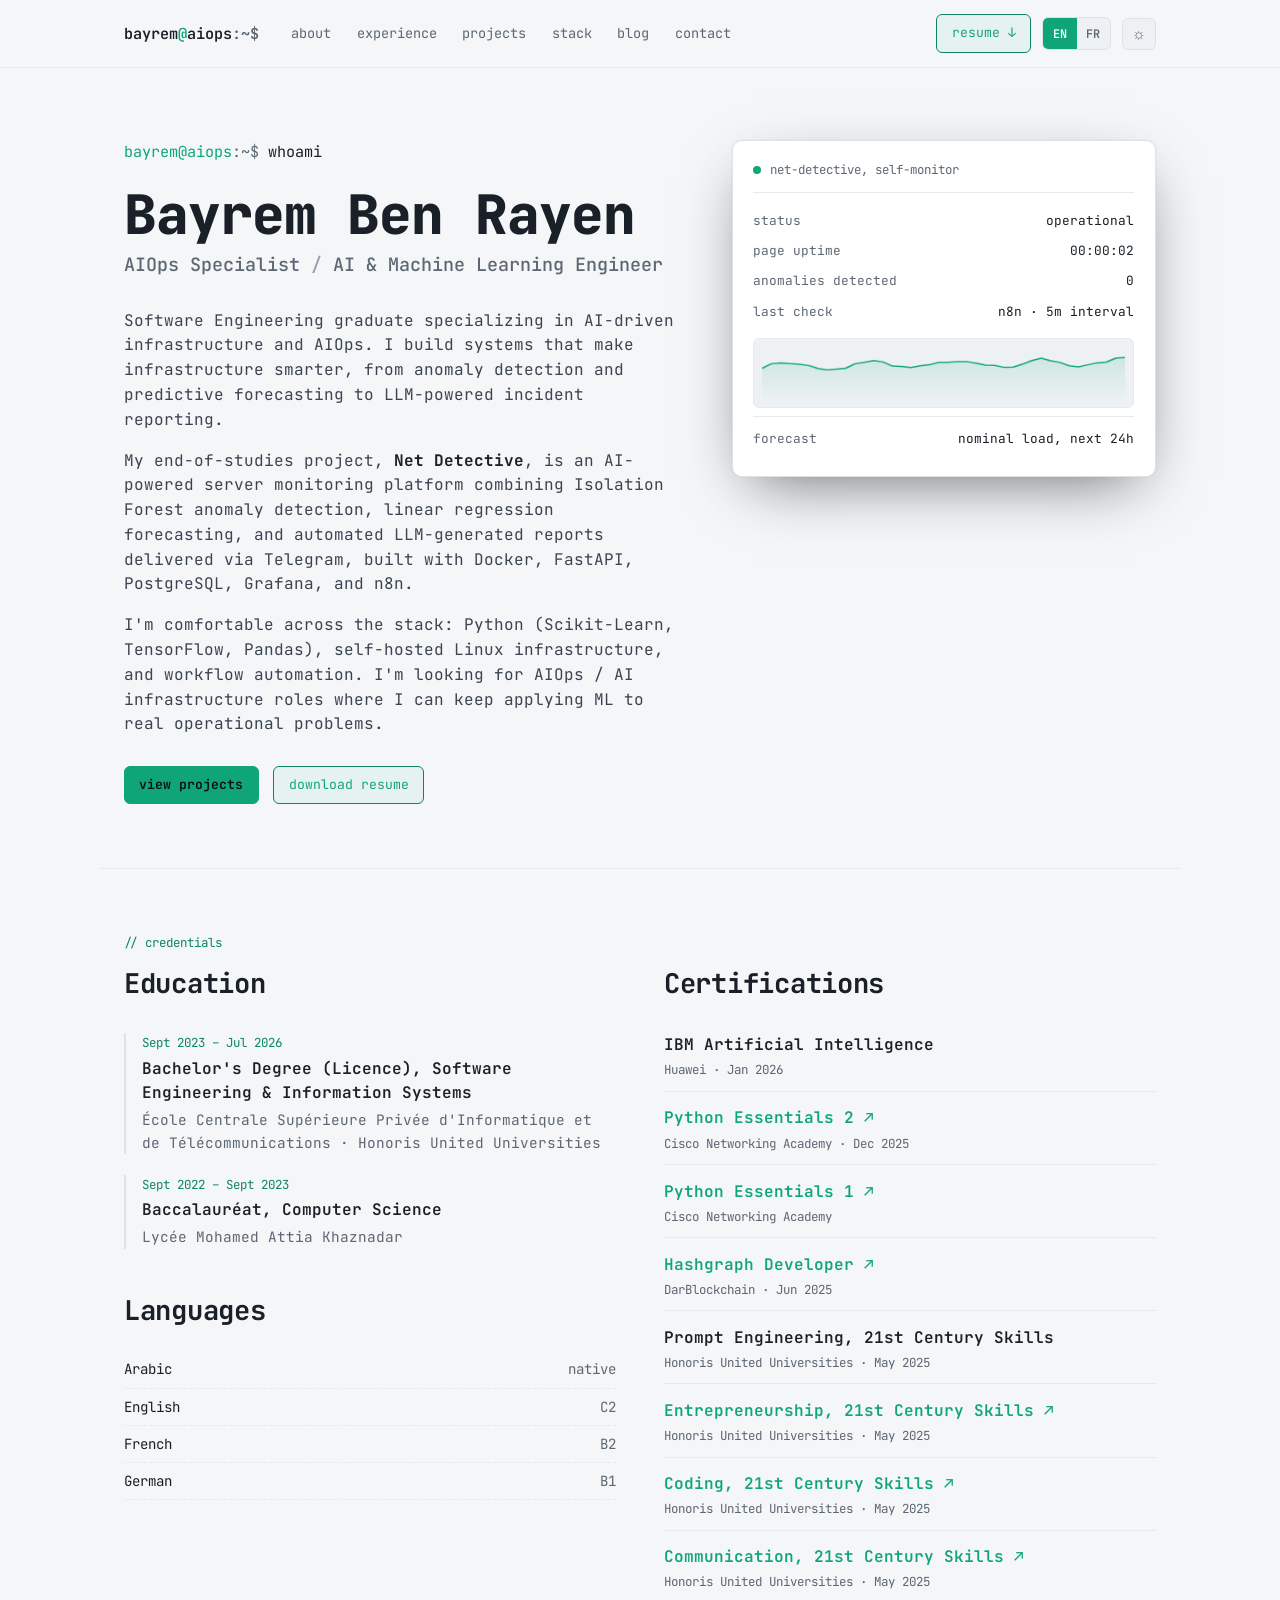
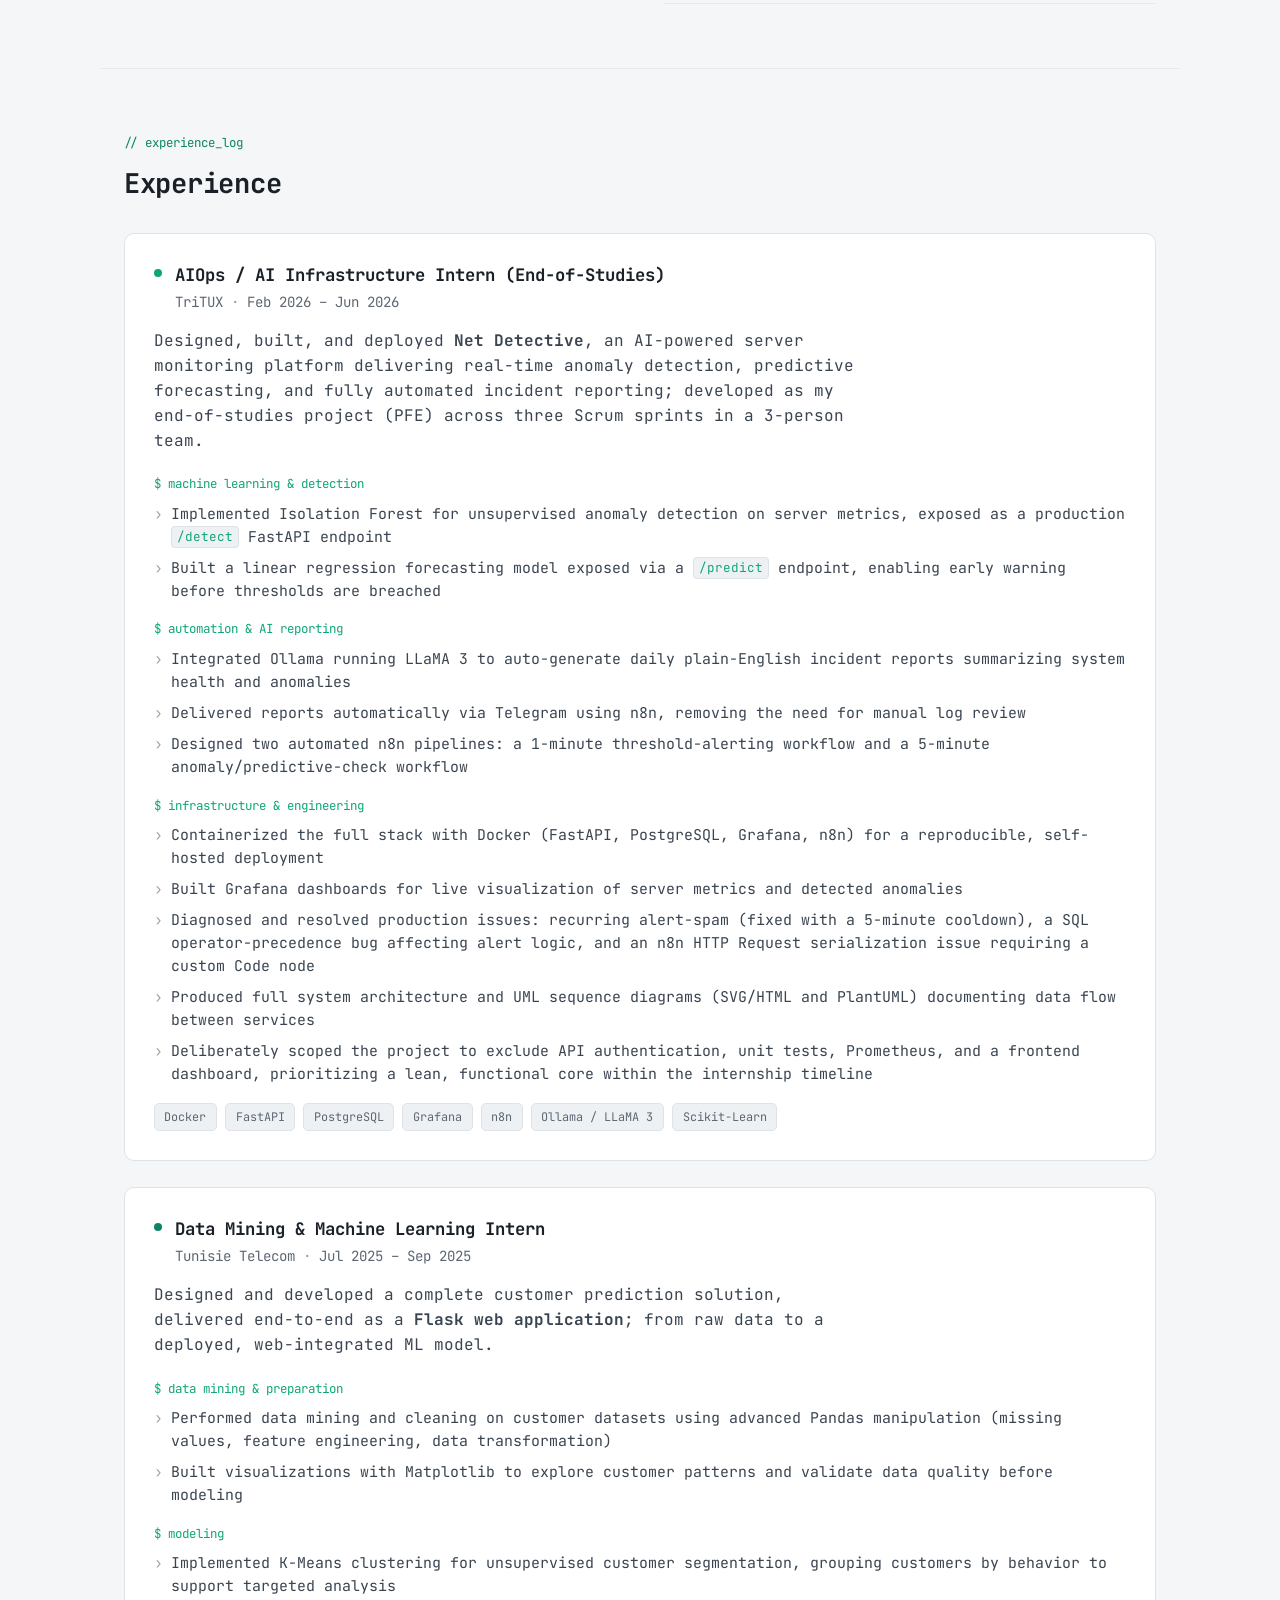
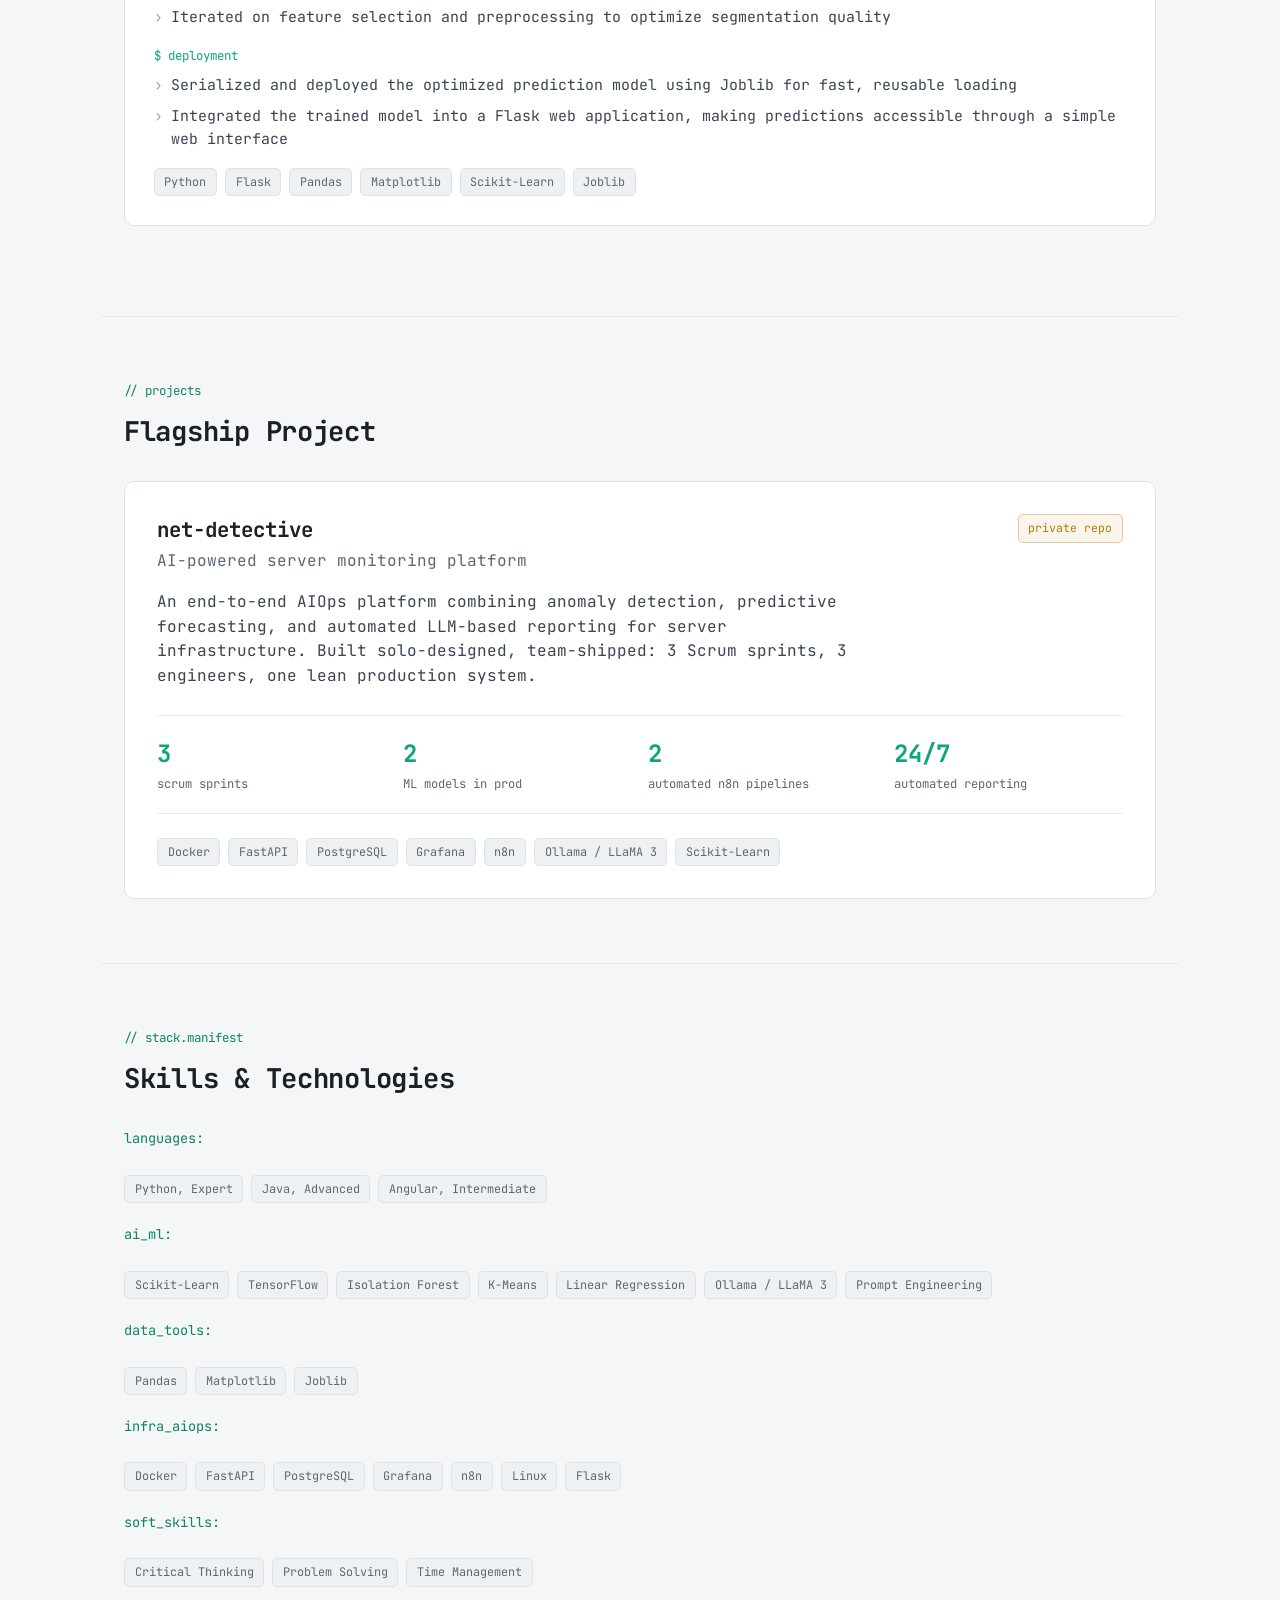
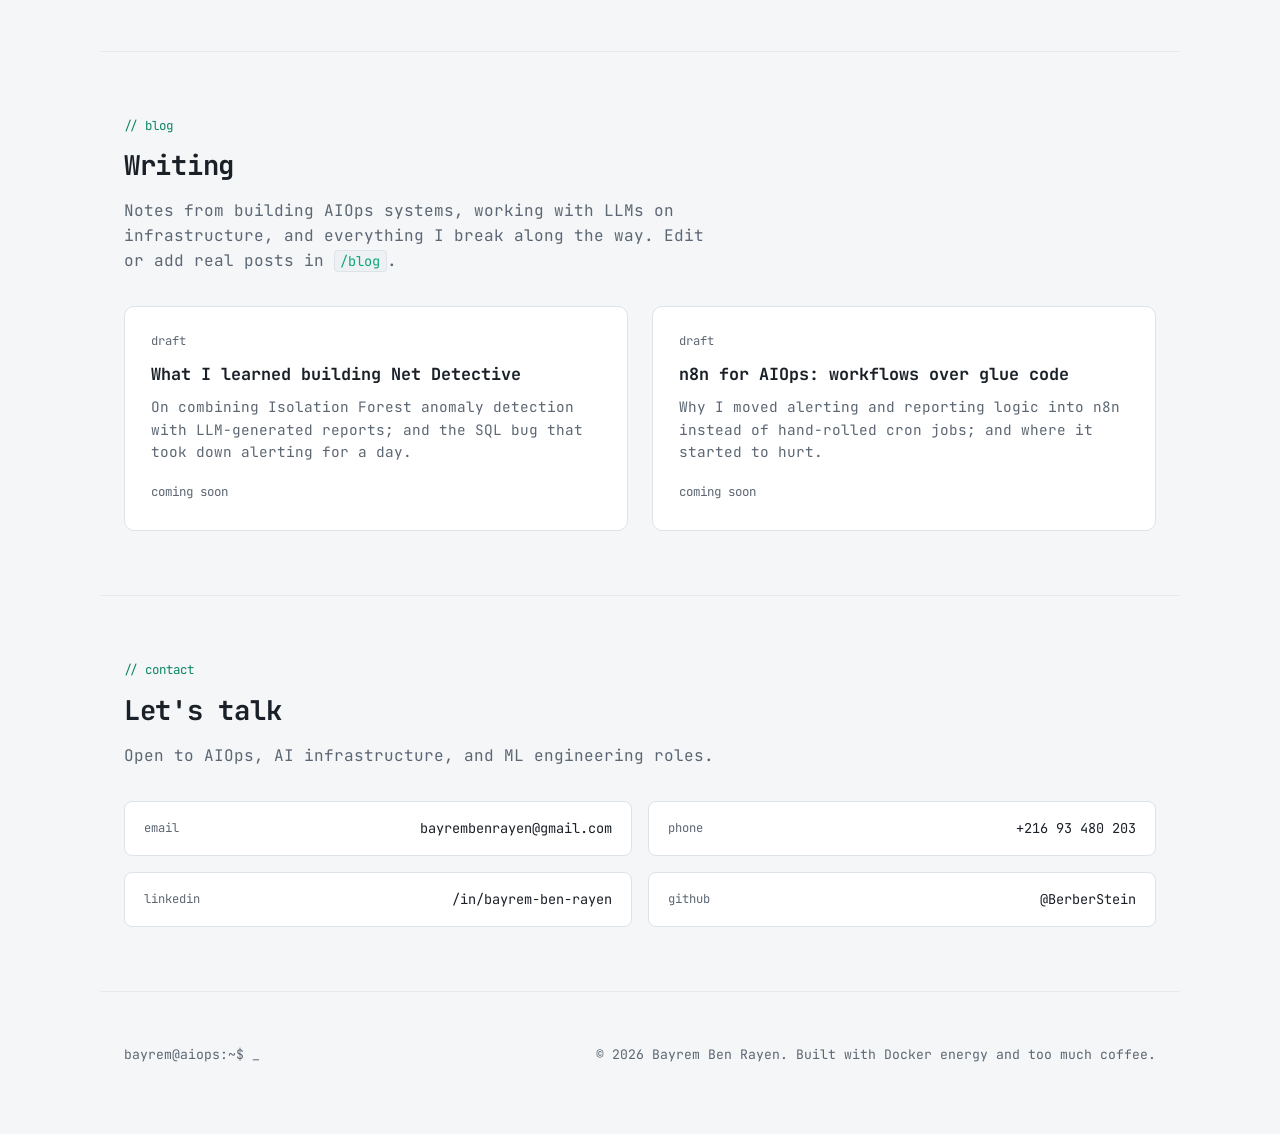
==== index.html @ d5f34056 "Initial site" ====
<!DOCTYPE html>
<html lang="en" data-theme="dark">
<head>
<meta charset="UTF-8">
<meta name="viewport" content="width=device-width, initial-scale=1.0">
<title data-i18n="meta.title">Bayrem Ben Rayen, AIOps Specialist</title>
<meta name="description" data-i18n="meta.description" content="Bayrem Ben Rayen, AIOps Specialist &amp; AI/ML Engineer. Building AI-powered monitoring, anomaly detection, and infrastructure automation.">
<link rel="preconnect" href="https://fonts.googleapis.com">
<link rel="preconnect" href="https://fonts.gstatic.com" crossorigin>
<link href="https://fonts.googleapis.com/css2?family=JetBrains+Mono:wght@400;500;600;700;800&display=swap" rel="stylesheet">
<link rel="stylesheet" href="style.css">
<script>
  /* Set theme before paint to avoid flash-of-wrong-theme */
  (function () {
    var t = localStorage.getItem('theme');
    if (!t) t = window.matchMedia('(prefers-color-scheme: light)').matches ? 'light' : 'dark';
    document.documentElement.setAttribute('data-theme', t);
  })();
</script>
</head>
<body>

<div class="scanline" aria-hidden="true"></div>

<!-- ============ NAV ============ -->
<header class="topbar">
  <div class="topbar-inner">
    <a href="#top" class="logo">bayrem<span class="accent">@</span>aiops<span class="muted">:~$</span></a>
    <nav class="tabs" id="tabs">
      <a href="#about" data-i18n="nav.about">about</a>
      <a href="#experience" data-i18n="nav.experience">experience</a>
      <a href="#projects" data-i18n="nav.projects">projects</a>
      <a href="#skills" data-i18n="nav.skills">stack</a>
      <a href="#blog" data-i18n="nav.blog">blog</a>
      <a href="#contact" data-i18n="nav.contact">contact</a>
    </nav>

    <div class="nav-controls">
      <a class="btn btn-ghost resume-link js-resume-link" href="assets/Bayrem_Ben_Rayen_Resume.pdf" download="Bayrem_Ben_Rayen_Resume.pdf"><span data-i18n="nav.resume">resume</span> ↓</a>

      <div class="switcher lang-switcher" role="group" aria-label="Language">
        <button type="button" class="switcher-btn" data-lang="en" aria-pressed="true">EN</button>
        <button type="button" class="switcher-btn" data-lang="fr" aria-pressed="false">FR</button>
      </div>

      <button type="button" class="switcher theme-switcher" id="themeToggle" aria-label="Toggle light/dark theme">
        <span class="theme-icon theme-icon-dark" aria-hidden="true">&#9789;</span>
        <span class="theme-icon theme-icon-light" aria-hidden="true">&#9788;</span>
      </button>
    </div>

    <button class="menu-toggle" id="menuToggle" aria-label="Toggle menu" aria-expanded="false">
      <span></span><span></span><span></span>
    </button>
  </div>
</header>

<main id="top">

  <!-- ============ HERO ============ -->
  <section class="hero">
    <div class="hero-grid">
      <div class="hero-text">
        <p class="prompt-line"><span class="prompt">bayrem@aiops</span><span class="muted">:~$</span> <span class="typed" id="typedCmd"></span><span class="cursor" id="typeCursor">▌</span></p>
        <h1 class="hero-name" id="heroName" hidden>Bayrem Ben Rayen</h1>
        <p class="hero-role" id="heroRole" hidden data-i18n="hero.role">AIOps Specialist <span class="dim">/</span> AI &amp; Machine Learning Engineer</p>

        <div class="hero-about" id="heroAbout" hidden>
          <p data-i18n="hero.about1">Software Engineering graduate specializing in AI-driven infrastructure and AIOps. I build systems that make infrastructure smarter, from anomaly detection and predictive forecasting to LLM-powered incident reporting.</p>
          <p data-i18n="hero.about2">My end-of-studies project, <strong>Net Detective</strong>, is an AI-powered server monitoring platform combining Isolation Forest anomaly detection, linear regression forecasting, and automated LLM-generated reports delivered via Telegram, built with Docker, FastAPI, PostgreSQL, Grafana, and n8n.</p>
          <p data-i18n="hero.about3">I'm comfortable across the stack: Python (Scikit-Learn, TensorFlow, Pandas), self-hosted Linux infrastructure, and workflow automation. I'm looking for AIOps / AI infrastructure roles where I can keep applying ML to real operational problems.</p>
        </div>

        <div class="hero-cta" id="heroCta" hidden>
          <a href="#projects" class="btn btn-primary" data-i18n="hero.ctaProjects">view projects</a>
          <a href="assets/Bayrem_Ben_Rayen_Resume.pdf" download="Bayrem_Ben_Rayen_Resume.pdf" class="btn btn-ghost js-resume-link" data-i18n="hero.ctaResume">download resume</a>
        </div>
      </div>

      <!-- Signature element: live self-monitoring widget -->
      <aside class="status-card" aria-label="Live status panel">
        <div class="status-card-head">
          <span class="dot dot-live"></span>
          <span class="status-title" data-i18n="status.title">net-detective, self-monitor</span>
        </div>
        <div class="status-row">
          <span class="k" data-i18n="status.status">status</span><span class="v v-ok" data-i18n="status.operational">operational</span>
        </div>
        <div class="status-row">
          <span class="k" data-i18n="status.uptime">page uptime</span><span class="v mono" id="uptime">00:00:00</span>
        </div>
        <div class="status-row">
          <span class="k" data-i18n="status.anomalies">anomalies detected</span><span class="v mono">0</span>
        </div>
        <div class="status-row">
          <span class="k" data-i18n="status.lastCheck">last check</span><span class="v mono">n8n · 5m interval</span>
        </div>
        <div class="sparkline-wrap">
          <canvas id="sparkline" width="280" height="64" aria-hidden="true"></canvas>
        </div>
        <div class="status-row status-row-sub">
          <span class="k" data-i18n="status.forecast">forecast</span><span class="v mono v-muted" data-i18n="status.forecastValue">nominal load, next 24h</span>
        </div>
      </aside>
    </div>
  </section>

  <!-- ============ ABOUT / EDUCATION / CERTS ============ -->
  <section class="section" id="about">
    <p class="section-label" data-i18n="credentials.label">// credentials</p>
    <div class="credentials-grid">
      <div>
        <h2 class="section-title" data-i18n="credentials.education">Education</h2>
        <ul class="log-list">
          <li class="log-item">
            <p class="log-time">Sept 2023 – Jul 2026</p>
            <p class="log-title" data-i18n="credentials.degree1">Bachelor's Degree (Licence), Software Engineering &amp; Information Systems</p>
            <p class="log-org">École Centrale Supérieure Privée d'Informatique et de Télécommunications · Honoris United Universities</p>
          </li>
          <li class="log-item">
            <p class="log-time">Sept 2022 – Sept 2023</p>
            <p class="log-title" data-i18n="credentials.degree2">Baccalauréat, Computer Science</p>
            <p class="log-org">Lycée Mohamed Attia Khaznadar</p>
          </li>
        </ul>

        <h2 class="section-title" style="margin-top:2.5rem" data-i18n="credentials.languages">Languages</h2>
        <div class="lang-grid">
          <div class="lang-item"><span data-i18n="lang.arabic">Arabic</span><span class="muted" data-i18n="lang.native">native</span></div>
          <div class="lang-item"><span data-i18n="lang.english">English</span><span class="muted">C2</span></div>
          <div class="lang-item"><span data-i18n="lang.french">French</span><span class="muted">B2</span></div>
          <div class="lang-item"><span data-i18n="lang.german">German</span><span class="muted">B1</span></div>
        </div>
      </div>

      <div>
        <h2 class="section-title" data-i18n="credentials.certifications">Certifications</h2>
        <ul class="cert-list">
          <li><span class="cert-name">IBM Artificial Intelligence</span><span class="cert-meta">Huawei · Jan 2026</span></li>
          <li><span class="cert-name"><a href="https://www.credly.com/badges/057ed970-123d-4dab-bc8f-a07d6956bdf1/linked_in_profile" target="_blank" rel="noopener">Python Essentials 2 ↗</a></span><span class="cert-meta">Cisco Networking Academy · Dec 2025</span></li>
          <li><span class="cert-name"><a href="https://www.credly.com/badges/977ac0bd-4175-491e-a838-a5a102649966/linked_in_profile" target="_blank" rel="noopener">Python Essentials 1 ↗</a></span><span class="cert-meta">Cisco Networking Academy</span></li>
          <li><span class="cert-name"><a href="https://certs.hashgraphdev.com/01b52979-6a62-4985-bcdd-cd4ba0e182e5.pdf" target="_blank" rel="noopener">Hashgraph Developer ↗</a></span><span class="cert-meta">DarBlockchain · Jun 2025</span></li>
          <li><span class="cert-name">Prompt Engineering, 21st Century Skills</span><span class="cert-meta">Honoris United Universities · May 2025</span></li>
          <li><span class="cert-name"><a href="https://certificate.bcdiploma.com/check/5B439CD9E2BDD6687E4ACC3F249353265AF00162A43A68F69F8790824325276DRUJjdm1tbWtLb0tnSVJaOUZRanVSR2g4M0QwbHc4bUlYZnRDMXlwajBJdHRxZFJn" target="_blank" rel="noopener">Entrepreneurship, 21st Century Skills ↗</a></span><span class="cert-meta">Honoris United Universities · May 2025</span></li>
          <li><span class="cert-name"><a href="https://certificate.bcdiploma.com/check/F046010E24EC4E0623BB02B05426C9A2F44B61C1AB4B148A36810F5EF00DCD72S1EyNGFXZW5BWGdTc1VpeUhMWldTd1pKMkl2OC94a2s0ZmpjQk04amM2dmhZWXVO" target="_blank" rel="noopener">Coding, 21st Century Skills ↗</a></span><span class="cert-meta">Honoris United Universities · May 2025</span></li>
          <li><span class="cert-name"><a href="https://certificate.bcdiploma.com/check/F725AB26A1311F7C8F5179470775BBAE978161C5951278259E3E6DB64FC4564BQ0tPTjdTdi9pbnpOaTdFTWxhbHpRNjdKT2phV1RYSVlhQjdGSW5HYzg3UlQvZHZ5" target="_blank" rel="noopener">Communication, 21st Century Skills ↗</a></span><span class="cert-meta">Honoris United Universities · May 2025</span></li>
        </ul>
      </div>
    </div>
  </section>

  <!-- ============ EXPERIENCE ============ -->
  <section class="section" id="experience">
    <p class="section-label" data-i18n="experience.label">// experience_log</p>
    <h2 class="section-title" data-i18n="experience.title">Experience</h2>

    <div class="log-entry">
      <div class="log-entry-head">
        <span class="dot dot-live"></span>
        <div>
          <p class="log-entry-title" data-i18n="exp1.title">AIOps / AI Infrastructure Intern (End-of-Studies)</p>
          <p class="log-entry-org">TriTUX <span class="dim">·</span> <span class="mono muted">Feb 2026 – Jun 2026</span></p>
        </div>
      </div>
      <p class="log-entry-summary" data-i18n="exp1.summary">Designed, built, and deployed <strong>Net Detective</strong>, an AI-powered server monitoring platform delivering real-time anomaly detection, predictive forecasting, and fully automated incident reporting; developed as my end-of-studies project (PFE) across three Scrum sprints in a 3-person team.</p>

      <div class="log-block">
        <p class="log-block-label" data-i18n="exp1.block1Label">$ machine learning &amp; detection</p>
        <ul class="terminal-list" data-i18n="exp1.block1Items">
          <li>Implemented Isolation Forest for unsupervised anomaly detection on server metrics, exposed as a production <code>/detect</code> FastAPI endpoint</li>
          <li>Built a linear regression forecasting model exposed via a <code>/predict</code> endpoint, enabling early warning before thresholds are breached</li>
        </ul>
      </div>
      <div class="log-block">
        <p class="log-block-label" data-i18n="exp1.block2Label">$ automation &amp; AI reporting</p>
        <ul class="terminal-list" data-i18n="exp1.block2Items">
          <li>Integrated Ollama running LLaMA 3 to auto-generate daily plain-English incident reports summarizing system health and anomalies</li>
          <li>Delivered reports automatically via Telegram using n8n, removing the need for manual log review</li>
          <li>Designed two automated n8n pipelines: a 1-minute threshold-alerting workflow and a 5-minute anomaly/predictive-check workflow</li>
        </ul>
      </div>
      <div class="log-block">
        <p class="log-block-label" data-i18n="exp1.block3Label">$ infrastructure &amp; engineering</p>
        <ul class="terminal-list" data-i18n="exp1.block3Items">
          <li>Containerized the full stack with Docker (FastAPI, PostgreSQL, Grafana, n8n) for a reproducible, self-hosted deployment</li>
          <li>Built Grafana dashboards for live visualization of server metrics and detected anomalies</li>
          <li>Diagnosed and resolved production issues: recurring alert-spam (fixed with a 5-minute cooldown), a SQL operator-precedence bug affecting alert logic, and an n8n HTTP Request serialization issue requiring a custom Code node</li>
          <li>Produced full system architecture and UML sequence diagrams (SVG/HTML and PlantUML) documenting data flow between services</li>
          <li>Deliberately scoped the project to exclude API authentication, unit tests, Prometheus, and a frontend dashboard, prioritizing a lean, functional core within the internship timeline</li>
        </ul>
      </div>
      <div class="tag-row">
        <span class="tag">Docker</span><span class="tag">FastAPI</span><span class="tag">PostgreSQL</span><span class="tag">Grafana</span><span class="tag">n8n</span><span class="tag">Ollama / LLaMA 3</span><span class="tag">Scikit-Learn</span>
      </div>
    </div>

    <div class="log-entry">
      <div class="log-entry-head">
        <span class="dot dot-ok"></span>
        <div>
          <p class="log-entry-title" data-i18n="exp2.title">Data Mining &amp; Machine Learning Intern</p>
          <p class="log-entry-org">Tunisie Telecom <span class="dim">·</span> <span class="mono muted">Jul 2025 – Sep 2025</span></p>
        </div>
      </div>
      <p class="log-entry-summary" data-i18n="exp2.summary">Designed and developed a complete customer prediction solution, delivered end-to-end as a <strong>Flask web application</strong>; from raw data to a deployed, web-integrated ML model.</p>

      <div class="log-block">
        <p class="log-block-label" data-i18n="exp2.block1Label">$ data mining &amp; preparation</p>
        <ul class="terminal-list" data-i18n="exp2.block1Items">
          <li>Performed data mining and cleaning on customer datasets using advanced Pandas manipulation (missing values, feature engineering, data transformation)</li>
          <li>Built visualizations with Matplotlib to explore customer patterns and validate data quality before modeling</li>
        </ul>
      </div>
      <div class="log-block">
        <p class="log-block-label" data-i18n="exp2.block2Label">$ modeling</p>
        <ul class="terminal-list" data-i18n="exp2.block2Items">
          <li>Implemented K-Means clustering for unsupervised customer segmentation, grouping customers by behavior to support targeted analysis</li>
          <li>Iterated on feature selection and preprocessing to optimize segmentation quality</li>
        </ul>
      </div>
      <div class="log-block">
        <p class="log-block-label" data-i18n="exp2.block3Label">$ deployment</p>
        <ul class="terminal-list" data-i18n="exp2.block3Items">
          <li>Serialized and deployed the optimized prediction model using Joblib for fast, reusable loading</li>
          <li>Integrated the trained model into a Flask web application, making predictions accessible through a simple web interface</li>
        </ul>
      </div>
      <div class="tag-row">
        <span class="tag">Python</span><span class="tag">Flask</span><span class="tag">Pandas</span><span class="tag">Matplotlib</span><span class="tag">Scikit-Learn</span><span class="tag">Joblib</span>
      </div>
    </div>
  </section>

  <!-- ============ PROJECTS ============ -->
  <section class="section" id="projects">
    <p class="section-label" data-i18n="projects.label">// projects</p>
    <h2 class="section-title" data-i18n="projects.title">Flagship Project</h2>

    <div class="project-card">
      <div class="project-card-head">
        <div>
          <p class="project-name">net-detective</p>
          <p class="project-tagline" data-i18n="projects.tagline">AI-powered server monitoring platform</p>
        </div>
        <span class="badge badge-private" data-i18n="projects.private">private repo</span>
      </div>
      <p class="project-desc" data-i18n="projects.desc">An end-to-end AIOps platform combining anomaly detection, predictive forecasting, and automated LLM-based reporting for server infrastructure. Built solo-designed, team-shipped: 3 Scrum sprints, 3 engineers, one lean production system.</p>

      <div class="project-stats">
        <div class="stat"><span class="stat-num">3</span><span class="stat-label" data-i18n="projects.stat1">scrum sprints</span></div>
        <div class="stat"><span class="stat-num">2</span><span class="stat-label" data-i18n="projects.stat2">ML models in prod</span></div>
        <div class="stat"><span class="stat-num">2</span><span class="stat-label" data-i18n="projects.stat3">automated n8n pipelines</span></div>
        <div class="stat"><span class="stat-num">24/7</span><span class="stat-label" data-i18n="projects.stat4">automated reporting</span></div>
      </div>

      <div class="tag-row">
        <span class="tag">Docker</span><span class="tag">FastAPI</span><span class="tag">PostgreSQL</span><span class="tag">Grafana</span><span class="tag">n8n</span><span class="tag">Ollama / LLaMA 3</span><span class="tag">Scikit-Learn</span>
      </div>
    </div>
  </section>

  <!-- ============ SKILLS ============ -->
  <section class="section" id="skills">
    <p class="section-label" data-i18n="skills.label">// stack.manifest</p>
    <h2 class="section-title" data-i18n="skills.title">Skills &amp; Technologies</h2>

    <div class="stack-grid">
      <div class="stack-group">
        <p class="stack-key">languages:</p>
        <div class="tag-row"><span class="tag" data-i18n="skills.pyExpert">Python, Expert</span><span class="tag" data-i18n="skills.javaAdv">Java, Advanced</span><span class="tag" data-i18n="skills.angularInt">Angular, Intermediate</span></div>
      </div>
      <div class="stack-group">
        <p class="stack-key">ai_ml:</p>
        <div class="tag-row"><span class="tag">Scikit-Learn</span><span class="tag">TensorFlow</span><span class="tag">Isolation Forest</span><span class="tag">K-Means</span><span class="tag">Linear Regression</span><span class="tag">Ollama / LLaMA 3</span><span class="tag">Prompt Engineering</span></div>
      </div>
      <div class="stack-group">
        <p class="stack-key">data_tools:</p>
        <div class="tag-row"><span class="tag">Pandas</span><span class="tag">Matplotlib</span><span class="tag">Joblib</span></div>
      </div>
      <div class="stack-group">
        <p class="stack-key">infra_aiops:</p>
        <div class="tag-row"><span class="tag">Docker</span><span class="tag">FastAPI</span><span class="tag">PostgreSQL</span><span class="tag">Grafana</span><span class="tag">n8n</span><span class="tag">Linux</span><span class="tag">Flask</span></div>
      </div>
      <div class="stack-group">
        <p class="stack-key">soft_skills:</p>
        <div class="tag-row"><span class="tag" data-i18n="skills.critical">Critical Thinking</span><span class="tag" data-i18n="skills.problem">Problem Solving</span><span class="tag" data-i18n="skills.time">Time Management</span></div>
      </div>
    </div>
  </section>

  <!-- ============ BLOG ============ -->
  <section class="section" id="blog">
    <p class="section-label" data-i18n="blog.label">// blog</p>
    <h2 class="section-title" data-i18n="blog.title">Writing</h2>
    <p class="section-intro" data-i18n="blog.intro">Notes from building AIOps systems, working with LLMs on infrastructure, and everything I break along the way. <span class="muted">Edit or add real posts in <code>/blog</code>.</span></p>

    <div class="blog-grid">
      <article class="blog-card">
        <p class="blog-meta"><span class="mono muted" data-i18n="blog.draft">draft</span></p>
        <h3 class="blog-title" data-i18n="blog.post1Title">What I learned building Net Detective</h3>
        <p class="blog-excerpt" data-i18n="blog.post1Excerpt">On combining Isolation Forest anomaly detection with LLM-generated reports; and the SQL bug that took down alerting for a day.</p>
        <span class="blog-link muted" data-i18n="blog.comingSoon">coming soon</span>
      </article>
      <article class="blog-card">
        <p class="blog-meta"><span class="mono muted" data-i18n="blog.draft">draft</span></p>
        <h3 class="blog-title" data-i18n="blog.post2Title">n8n for AIOps: workflows over glue code</h3>
        <p class="blog-excerpt" data-i18n="blog.post2Excerpt">Why I moved alerting and reporting logic into n8n instead of hand-rolled cron jobs; and where it started to hurt.</p>
        <span class="blog-link muted" data-i18n="blog.comingSoon">coming soon</span>
      </article>
    </div>
  </section>

  <!-- ============ CONTACT ============ -->
  <section class="section section-contact" id="contact">
    <p class="section-label" data-i18n="contact.label">// contact</p>
    <h2 class="section-title" data-i18n="contact.title">Let's talk</h2>
    <p class="section-intro" data-i18n="contact.intro">Open to AIOps, AI infrastructure, and ML engineering roles.</p>

    <div class="contact-grid">
      <a class="contact-item" href="mailto:bayrembenrayen@gmail.com">
        <span class="k" data-i18n="contact.email">email</span>
        <span class="v">bayrembenrayen@gmail.com</span>
      </a>
      <a class="contact-item" href="tel:+21693480203">
        <span class="k" data-i18n="contact.phone">phone</span>
        <span class="v">+216 93 480 203</span>
      </a>
      <a class="contact-item" href="https://www.linkedin.com/in/bayrem-ben-rayen-43b81b291/" target="_blank" rel="noopener">
        <span class="k" data-i18n="contact.linkedin">linkedin</span>
        <span class="v">/in/bayrem-ben-rayen</span>
      </a>
      <a class="contact-item" href="https://github.com/BerberStein" target="_blank" rel="noopener">
        <span class="k" data-i18n="contact.github">github</span>
        <span class="v">@BerberStein</span>
      </a>
    </div>
  </section>

</main>

<footer class="footer">
  <p class="mono muted">bayrem@aiops:~$ <span class="blink-cursor">_</span></p>
  <p class="muted" id="footerCredit" data-i18n="footer.credit">© {year} Bayrem Ben Rayen. Built with Docker energy and too much coffee.</p>
</footer>

<script src="translations.js"></script>
<script src="script.js"></script>
</body>
</html>
---- style.css ----
/* =========================================================
   Tokens
========================================================= */
:root {
  --bg: #0B0E11;
  --surface: #12161B;
  --surface-2: #171C22;
  --border: #232A31;
  --border-soft: #1B2027;
  --text: #E6EDF3;
  --muted: #7D8A96;
  --dim: #4C555E;
  --accent: #2EE6A6;
  --accent-dim: #1C8F68;
  --amber: #F0B429;
  --danger: #FF5D5D;
  --text-soft: #C4CDD5;
  --topbar-bg: rgba(11, 14, 17, 0.85);
  --scanline-opacity: 0.012;

  --font-mono: 'JetBrains Mono', ui-monospace, 'SFMono-Regular', Menlo, monospace;
  --font-body: 'JetBrains Mono', ui-monospace, 'SFMono-Regular', Menlo, monospace;

  --max-w: 1080px;
}

[data-theme="light"] {
  --bg: #F4F6F8;
  --surface: #FFFFFF;
  --surface-2: #EEF1F4;
  --border: #DDE3E9;
  --border-soft: #E6EAEF;
  --text: #1A2027;
  --muted: #5C6773;
  --dim: #97A1AB;
  --accent: #0FA579;
  --accent-dim: #0C8564;
  --amber: #B07A0A;
  --danger: #D93F3F;
  --text-soft: #3A4450;
  --topbar-bg: rgba(244, 246, 248, 0.85);
  --scanline-opacity: 0;
}

* { box-sizing: border-box; }
html { scroll-behavior: smooth; }

@media (prefers-reduced-motion: reduce) {
  html { scroll-behavior: auto; }
  * { animation-duration: 0.01ms !important; animation-iteration-count: 1 !important; transition-duration: 0.01ms !important; }
}

body {
  margin: 0;
  background: var(--bg);
  color: var(--text);
  font-family: var(--font-body);
  line-height: 1.55;
  -webkit-font-smoothing: antialiased;
  transition: background 0.2s ease, color 0.2s ease;
}

a { color: inherit; text-decoration: none; }
ul { list-style: none; margin: 0; padding: 0; }
code {
  font-family: var(--font-mono);
  background: var(--surface-2);
  border: 1px solid var(--border);
  padding: 0.1em 0.4em;
  border-radius: 4px;
  font-size: 0.85em;
  color: var(--accent);
}

.accent { color: var(--accent); }
.muted { color: var(--muted); }
.dim { color: var(--dim); }
.mono { font-family: var(--font-mono); }

/* subtle CRT scanline overlay -- signature texture, very low opacity */
.scanline {
  position: fixed;
  inset: 0;
  pointer-events: none;
  z-index: 999;
  background: repeating-linear-gradient(
    to bottom,
    rgba(255,255,255,var(--scanline-opacity)) 0px,
    rgba(255,255,255,var(--scanline-opacity)) 1px,
    transparent 1px,
    transparent 3px
  );
  mix-blend-mode: overlay;
}

/* =========================================================
   Topbar
========================================================= */
.topbar {
  position: sticky;
  top: 0;
  z-index: 100;
  background: var(--topbar-bg);
  backdrop-filter: blur(10px);
  border-bottom: 1px solid var(--border-soft);
  transition: background 0.2s ease, border-color 0.2s ease;
}
.topbar-inner {
  max-width: var(--max-w);
  margin: 0 auto;
  padding: 0.9rem 1.5rem;
  display: flex;
  align-items: center;
  gap: 2rem;
}
.logo {
  font-family: var(--font-mono);
  font-weight: 600;
  font-size: 0.95rem;
  white-space: nowrap;
}
.tabs {
  display: flex;
  gap: 1.6rem;
  flex: 1;
  font-family: var(--font-mono);
  font-size: 0.85rem;
}
.tabs a {
  color: var(--muted);
  transition: color 0.15s ease;
  position: relative;
}
.tabs a:hover, .tabs a:focus-visible { color: var(--accent); }

.nav-controls {
  display: flex;
  align-items: center;
  gap: 0.7rem;
}
.resume-link { white-space: nowrap; }

.switcher {
  display: flex;
  align-items: center;
  border: 1px solid var(--border);
  border-radius: 6px;
  background: var(--surface-2);
  overflow: hidden;
}
.switcher-btn {
  font-family: var(--font-mono);
  font-size: 0.74rem;
  font-weight: 600;
  color: var(--muted);
  background: none;
  border: none;
  padding: 0.45rem 0.6rem;
  cursor: pointer;
  transition: color 0.15s ease, background 0.15s ease;
}
.switcher-btn:hover { color: var(--text); }
.switcher-btn[aria-pressed="true"] {
  color: #0B0E11;
  background: var(--accent);
}
[data-theme="light"] .switcher-btn[aria-pressed="true"] { color: #FFFFFF; }

.theme-switcher {
  display: flex;
  align-items: center;
  justify-content: center;
  width: 34px;
  height: 32px;
  border: 1px solid var(--border);
  border-radius: 6px;
  background: var(--surface-2);
  cursor: pointer;
  color: var(--muted);
  transition: color 0.15s ease, border-color 0.15s ease;
}
.theme-switcher:hover { color: var(--accent); border-color: var(--accent-dim); }
.theme-icon { font-size: 0.95rem; line-height: 1; }
.theme-icon-light { display: none; }
[data-theme="light"] .theme-icon-dark { display: none; }
[data-theme="light"] .theme-icon-light { display: inline; }

.menu-toggle {
  display: none;
  flex-direction: column;
  gap: 4px;
  background: none;
  border: none;
  cursor: pointer;
  padding: 6px;
}
.menu-toggle span {
  width: 20px; height: 2px; background: var(--text); border-radius: 2px;
}

.btn {
  font-family: var(--font-mono);
  font-size: 0.82rem;
  padding: 0.5rem 0.9rem;
  border-radius: 6px;
  border: 1px solid var(--border);
  transition: border-color 0.15s ease, background 0.15s ease, transform 0.1s ease;
  display: inline-block;
}
.btn:hover { transform: translateY(-1px); }
.btn-ghost {
  color: var(--accent);
  border-color: var(--accent-dim);
  background: color-mix(in srgb, var(--accent) 6%, transparent);
}
.btn-ghost:hover { background: color-mix(in srgb, var(--accent) 12%, transparent); }
.btn-primary {
  color: #0B0E11;
  background: var(--accent);
  border-color: var(--accent);
  font-weight: 600;
}
.btn-primary:hover { background: #4EF0B5; }

/* =========================================================
   Hero
========================================================= */
.hero {
  max-width: var(--max-w);
  margin: 0 auto;
  padding: 4.5rem 1.5rem 4rem;
}
.hero-grid {
  display: grid;
  grid-template-columns: 1.3fr 1fr;
  gap: 3.5rem;
  align-items: start;
}
.prompt-line {
  font-family: var(--font-mono);
  font-size: 0.95rem;
  margin: 0 0 1.4rem;
}
.prompt { color: var(--accent); }
.cursor {
  display: inline-block;
  color: var(--accent);
  animation: blink 1s steps(1) infinite;
}
@keyframes blink { 50% { opacity: 0; } }

.hero-name {
  font-family: var(--font-mono);
  font-size: clamp(2.2rem, 5vw, 3.4rem);
  font-weight: 800;
  margin: 0 0 0.5rem;
  letter-spacing: -0.02em;
  line-height: 1.05;
}
.hero-role {
  font-size: 1.15rem;
  color: var(--muted);
  margin: 0 0 1.8rem;
  font-weight: 500;
}
.hero-about p {
  color: var(--text-soft);
  margin: 0 0 1rem;
  max-width: 56ch;
}
.hero-about strong { color: var(--text); }
.hero-cta {
  display: flex;
  gap: 0.9rem;
  margin-top: 1.8rem;
  flex-wrap: wrap;
}

/* Status card -- signature element */
.status-card {
  background: var(--surface);
  border: 1px solid var(--border);
  border-radius: 10px;
  padding: 1.2rem 1.3rem 1.4rem;
  font-family: var(--font-mono);
  font-size: 0.8rem;
  box-shadow: 0 0 0 1px color-mix(in srgb, var(--accent) 3%, transparent), 0 20px 60px -20px rgba(0,0,0,0.6);
}
.status-card-head {
  display: flex;
  align-items: center;
  gap: 0.55rem;
  padding-bottom: 0.8rem;
  margin-bottom: 0.8rem;
  border-bottom: 1px solid var(--border-soft);
}
.status-title { color: var(--muted); font-size: 0.78rem; }
.dot {
  width: 8px; height: 8px; border-radius: 50%;
  display: inline-block;
  flex-shrink: 0;
}
.dot-live { background: var(--accent); box-shadow: 0 0 0 0 color-mix(in srgb, var(--accent) 50%, transparent); animation: pulse 2s infinite; }
.dot-ok { background: var(--accent-dim); }
@keyframes pulse {
  0% { box-shadow: 0 0 0 0 color-mix(in srgb, var(--accent) 45%, transparent); }
  70% { box-shadow: 0 0 0 6px color-mix(in srgb, var(--accent) 0%, transparent); }
  100% { box-shadow: 0 0 0 0 color-mix(in srgb, var(--accent) 0%, transparent); }
}
.status-row {
  display: flex;
  justify-content: space-between;
  padding: 0.32rem 0;
}
.status-row .k { color: var(--muted); }
.status-row .v { color: var(--text); }
.v-ok { color: var(--accent); }
.v-muted { color: var(--muted); }
.status-row-sub { border-top: 1px solid var(--border-soft); margin-top: 0.5rem; padding-top: 0.7rem; }
.sparkline-wrap {
  margin: 0.7rem 0 0.3rem;
  background: var(--surface-2);
  border: 1px solid var(--border-soft);
  border-radius: 6px;
  padding: 0.4rem 0.5rem;
}
#sparkline { display: block; width: 100%; height: 56px; }

/* =========================================================
   Sections
========================================================= */
.section {
  max-width: var(--max-w);
  margin: 0 auto;
  padding: 4rem 1.5rem;
  border-top: 1px solid var(--border-soft);
}
.section-label {
  font-family: var(--font-mono);
  font-size: 0.78rem;
  color: var(--accent-dim);
  margin: 0 0 0.6rem;
}
.section-title {
  font-family: var(--font-mono);
  font-size: 1.7rem;
  font-weight: 700;
  margin: 0 0 1.8rem;
  letter-spacing: -0.01em;
}
.section-intro {
  color: var(--muted);
  max-width: 60ch;
  margin: -1rem 0 2rem;
}

/* Credentials (education + certs) */
.credentials-grid {
  display: grid;
  grid-template-columns: 1fr 1fr;
  gap: 3rem;
}
.log-list { display: flex; flex-direction: column; gap: 1.3rem; }
.log-item { border-left: 2px solid var(--border); padding-left: 1rem; }
.log-time { font-family: var(--font-mono); font-size: 0.78rem; color: var(--accent-dim); margin: 0 0 0.25rem; }
.log-title { font-weight: 600; margin: 0 0 0.2rem; }
.log-org { color: var(--muted); font-size: 0.9rem; margin: 0; }

.lang-grid { display: flex; flex-direction: column; gap: 0.5rem; }
.lang-item {
  display: flex; justify-content: space-between;
  font-family: var(--font-mono); font-size: 0.88rem;
  border-bottom: 1px dashed var(--border-soft);
  padding-bottom: 0.4rem;
}

.cert-list { display: flex; flex-direction: column; gap: 0.9rem; }
.cert-list li {
  display: flex; flex-direction: column;
  border-bottom: 1px solid var(--border-soft);
  padding-bottom: 0.7rem;
}
.cert-name { font-weight: 600; }
.cert-name a { color: var(--accent); }
.cert-name a:hover { text-decoration: underline; }
.cert-meta { font-family: var(--font-mono); font-size: 0.78rem; color: var(--muted); margin-top: 0.15rem; }

/* Experience log */
.log-entry {
  background: var(--surface);
  border: 1px solid var(--border);
  border-radius: 10px;
  padding: 1.8rem;
  margin-bottom: 1.6rem;
}
.log-entry-head {
  display: flex;
  gap: 0.8rem;
  align-items: flex-start;
  margin-bottom: 1rem;
}
.log-entry-head .dot { margin-top: 0.4rem; }
.log-entry-title { font-weight: 700; font-size: 1.08rem; margin: 0 0 0.15rem; }
.log-entry-org { color: var(--muted); font-size: 0.88rem; margin: 0; }
.log-entry-summary { color: var(--text-soft); margin: 0 0 1.3rem; max-width: 70ch; }

.log-block { margin-bottom: 1.1rem; }
.log-block-label {
  font-family: var(--font-mono);
  font-size: 0.78rem;
  color: var(--accent);
  margin: 0 0 0.5rem;
}
.terminal-list { display: flex; flex-direction: column; gap: 0.5rem; }
.terminal-list li {
  padding-left: 1.1rem;
  position: relative;
  color: var(--text-soft);
  font-size: 0.93rem;
}
.terminal-list li::before {
  content: "›";
  position: absolute; left: 0; color: var(--dim);
}

.tag-row { display: flex; flex-wrap: wrap; gap: 0.5rem; margin-top: 1rem; }
.tag {
  font-family: var(--font-mono);
  font-size: 0.74rem;
  color: var(--muted);
  border: 1px solid var(--border);
  background: var(--surface-2);
  padding: 0.25rem 0.6rem;
  border-radius: 5px;
}

/* Projects */
.project-card {
  background: var(--surface);
  border: 1px solid var(--border);
  border-radius: 10px;
  padding: 2rem;
}
.project-card-head {
  display: flex;
  justify-content: space-between;
  align-items: flex-start;
  margin-bottom: 1rem;
  gap: 1rem;
  flex-wrap: wrap;
}
.project-name { font-family: var(--font-mono); font-weight: 700; font-size: 1.3rem; margin: 0; }
.project-tagline { color: var(--muted); margin: 0.2rem 0 0; }
.badge {
  font-family: var(--font-mono);
  font-size: 0.72rem;
  padding: 0.3rem 0.6rem;
  border-radius: 5px;
  white-space: nowrap;
  height: fit-content;
}
.badge-private { color: var(--amber); border: 1px solid color-mix(in srgb, var(--amber) 35%, transparent); background: color-mix(in srgb, var(--amber) 8%, transparent); }
.project-desc { color: var(--text-soft); max-width: 70ch; margin: 0 0 1.6rem; }

.project-stats {
  display: grid;
  grid-template-columns: repeat(4, 1fr);
  gap: 1rem;
  margin-bottom: 1.5rem;
  padding: 1.2rem 0;
  border-top: 1px solid var(--border-soft);
  border-bottom: 1px solid var(--border-soft);
}
.stat { display: flex; flex-direction: column; }
.stat-num { font-family: var(--font-mono); font-size: 1.5rem; font-weight: 700; color: var(--accent); }
.stat-label { font-size: 0.76rem; color: var(--muted); margin-top: 0.2rem; }

/* Skills / stack manifest */
.stack-grid { display: flex; flex-direction: column; gap: 1.3rem; }
.stack-group { display: flex; flex-direction: column; gap: 0.6rem; }
.stack-key { font-family: var(--font-mono); font-size: 0.85rem; color: var(--accent-dim); margin: 0; }

/* Blog */
.blog-grid {
  display: grid;
  grid-template-columns: 1fr 1fr;
  gap: 1.5rem;
}
.blog-card {
  background: var(--surface);
  border: 1px solid var(--border);
  border-radius: 10px;
  padding: 1.6rem;
  transition: border-color 0.15s ease;
}
.blog-card:hover { border-color: var(--accent-dim); }
.blog-meta { margin: 0 0 0.6rem; font-size: 0.76rem; }
.blog-title { font-size: 1.05rem; margin: 0 0 0.6rem; }
.blog-excerpt { color: var(--muted); font-size: 0.9rem; margin: 0 0 1rem; }
.blog-link { font-family: var(--font-mono); font-size: 0.78rem; }

/* Contact */
.section-contact { border-bottom: 1px solid var(--border-soft); }
.contact-grid {
  display: grid;
  grid-template-columns: repeat(2, 1fr);
  gap: 1rem;
}
.contact-item {
  display: flex;
  justify-content: space-between;
  align-items: center;
  background: var(--surface);
  border: 1px solid var(--border);
  border-radius: 8px;
  padding: 1rem 1.2rem;
  transition: border-color 0.15s ease, transform 0.1s ease;
}
.contact-item:hover { border-color: var(--accent-dim); transform: translateY(-1px); }
.contact-item .k { font-family: var(--font-mono); font-size: 0.76rem; color: var(--muted); }
.contact-item .v { font-family: var(--font-mono); font-size: 0.85rem; color: var(--text); }

/* Footer */
.footer {
  max-width: var(--max-w);
  margin: 0 auto;
  padding: 2.5rem 1.5rem 3.5rem;
  display: flex;
  justify-content: space-between;
  align-items: center;
  font-size: 0.82rem;
  flex-wrap: wrap;
  gap: 0.6rem;
}
.blink-cursor { animation: blink 1s steps(1) infinite; }

/* =========================================================
   Responsive
========================================================= */
@media (max-width: 860px) {
  .hero-grid { grid-template-columns: 1fr; }
  .credentials-grid { grid-template-columns: 1fr; gap: 2.5rem; }
  .blog-grid { grid-template-columns: 1fr; }
  .project-stats { grid-template-columns: repeat(2, 1fr); }
}

@media (max-width: 680px) {
  .tabs {
    position: absolute;
    top: 100%; left: 0; right: 0;
    flex-direction: column;
    background: var(--bg);
    border-bottom: 1px solid var(--border-soft);
    padding: 1rem 1.5rem;
    display: none;
    gap: 1rem;
  }
  .tabs.open { display: flex; }
  .menu-toggle { display: flex; }
  .resume-link { display: none; }
  .contact-grid { grid-template-columns: 1fr; }
}

@media (max-width: 480px) {
  .nav-controls { gap: 0.4rem; }
}
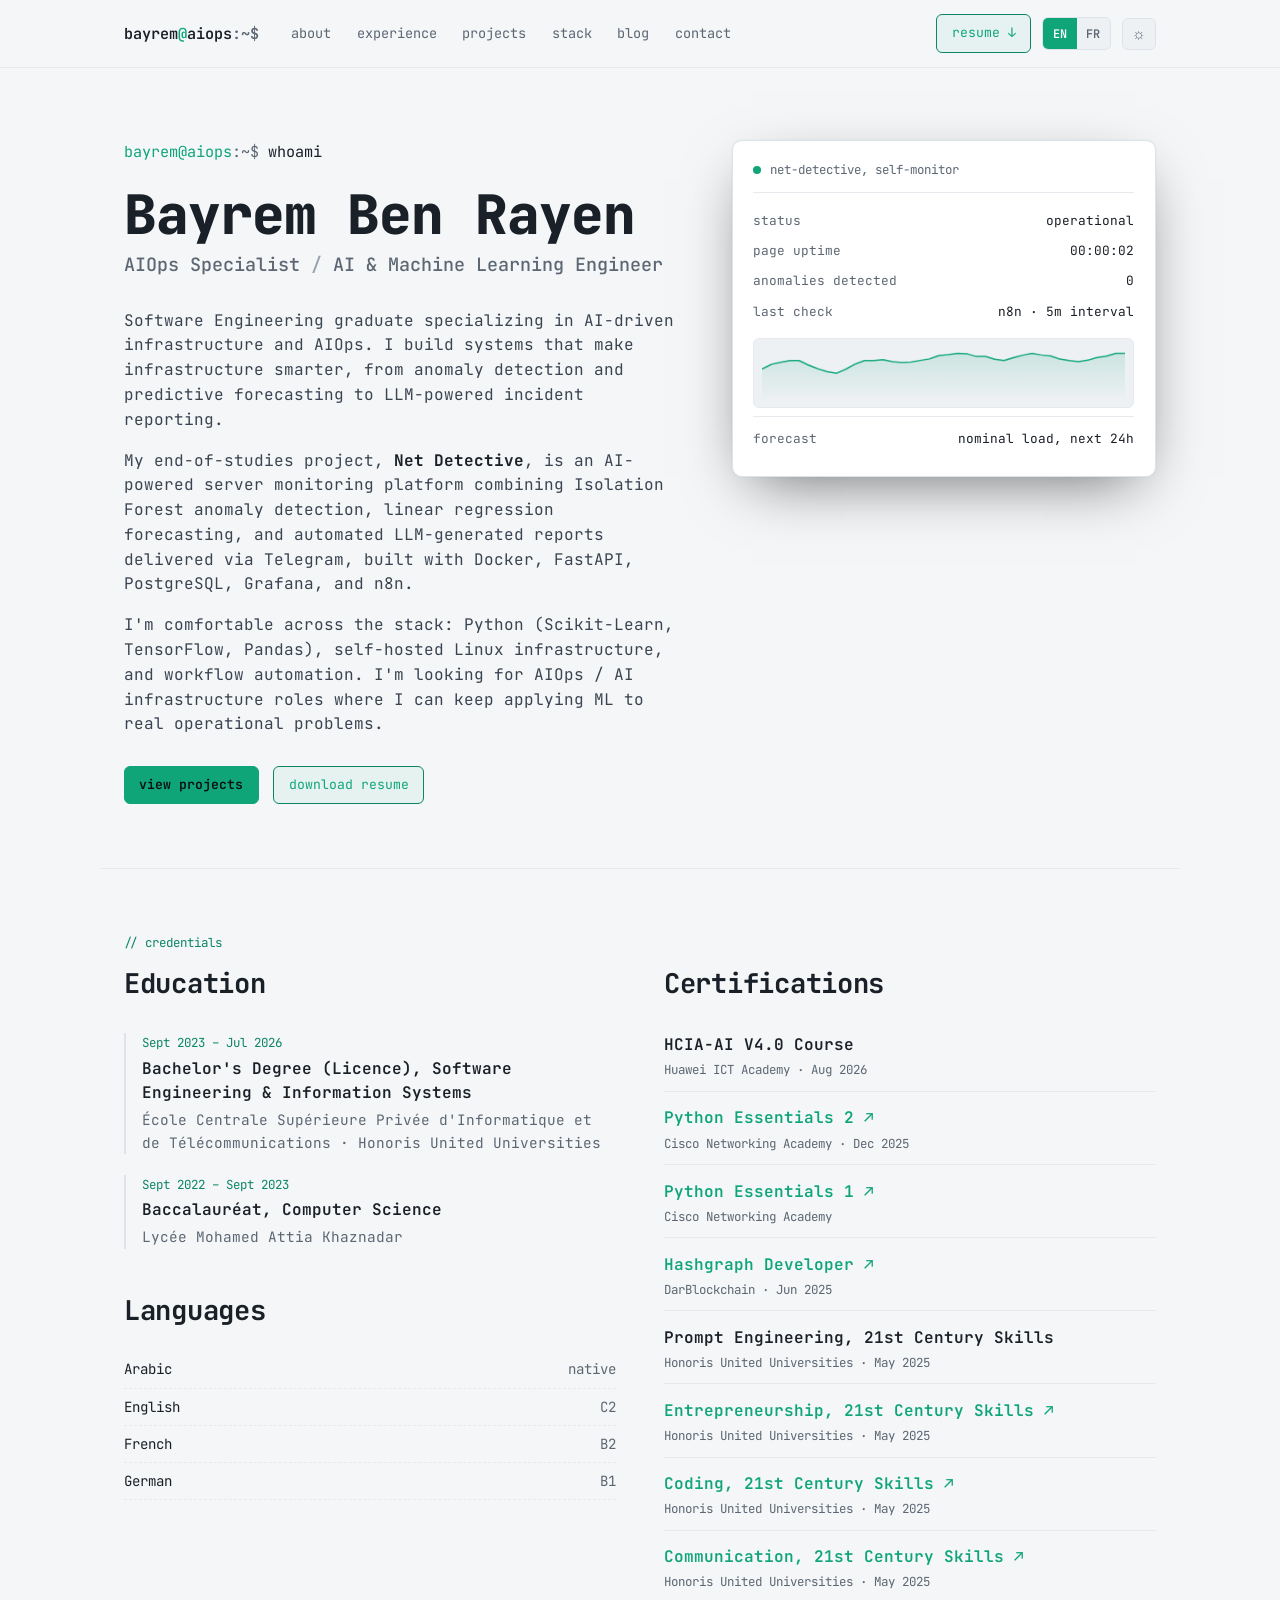
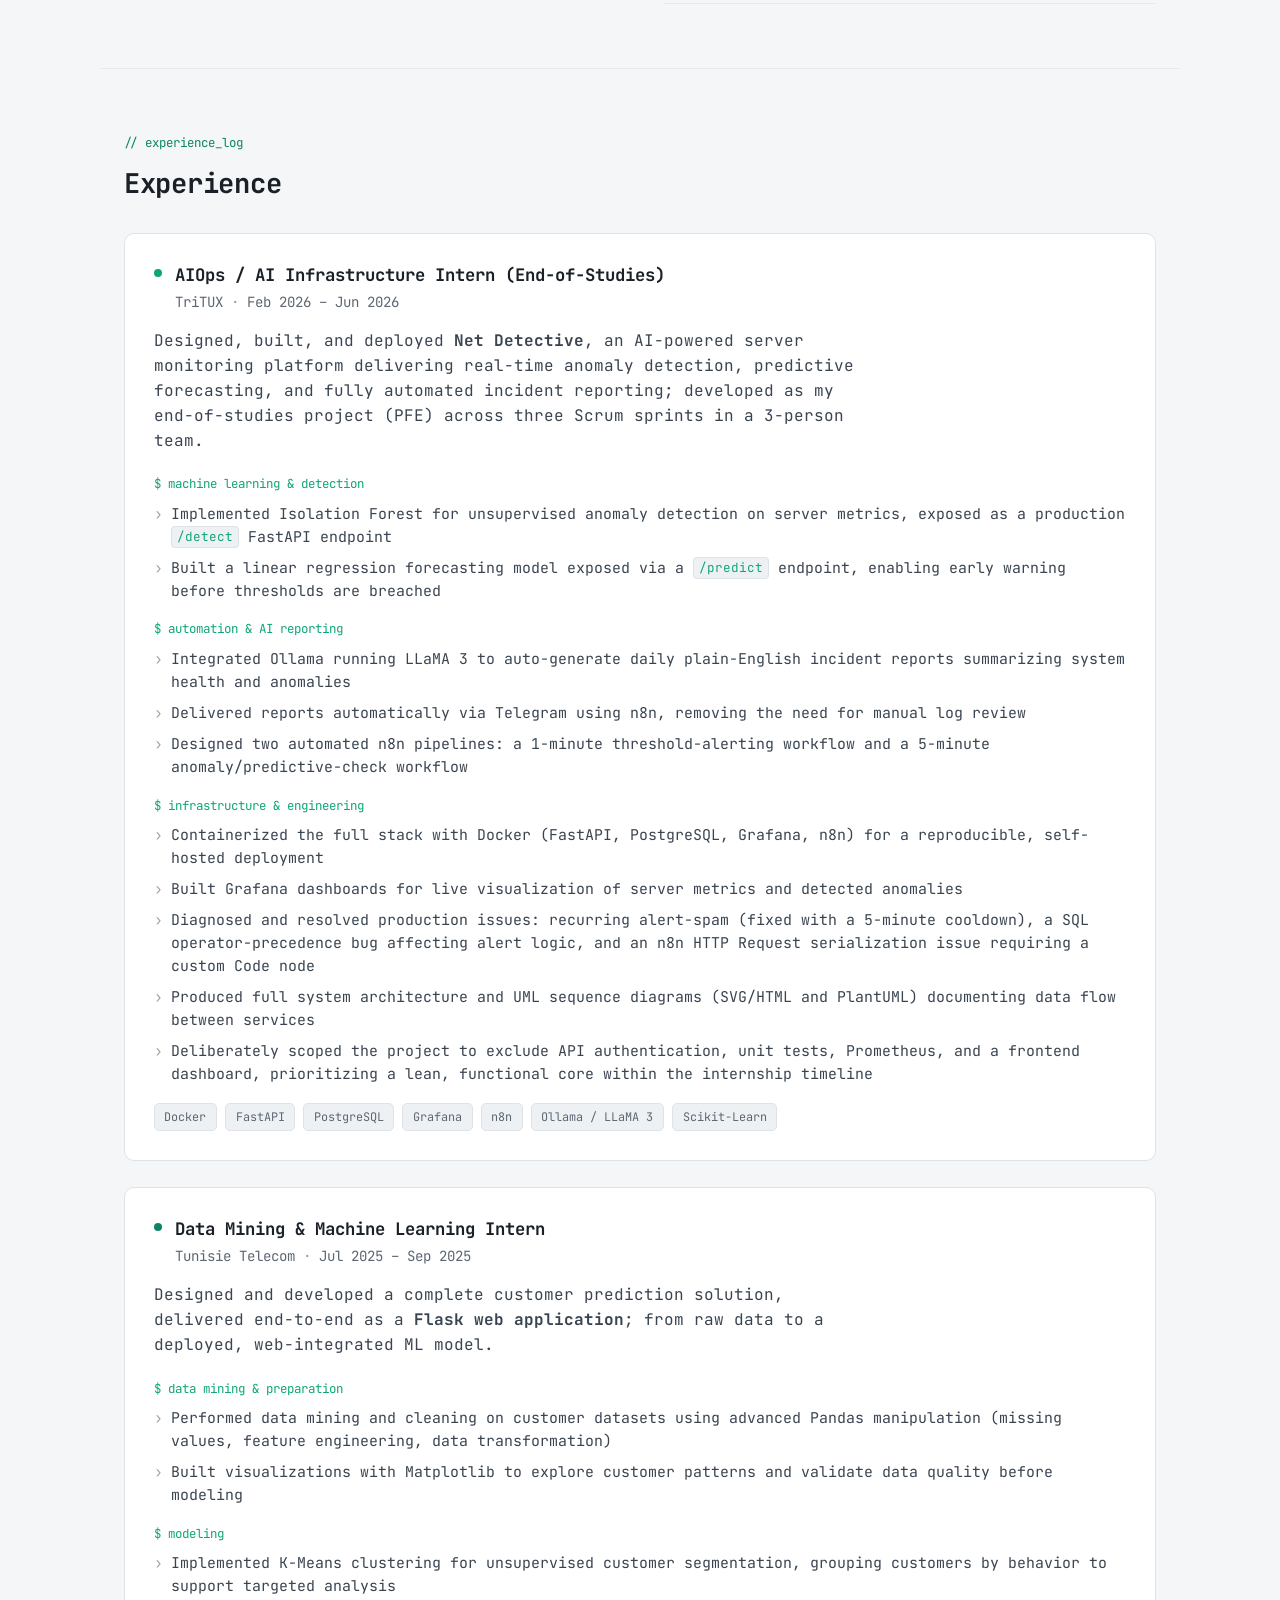
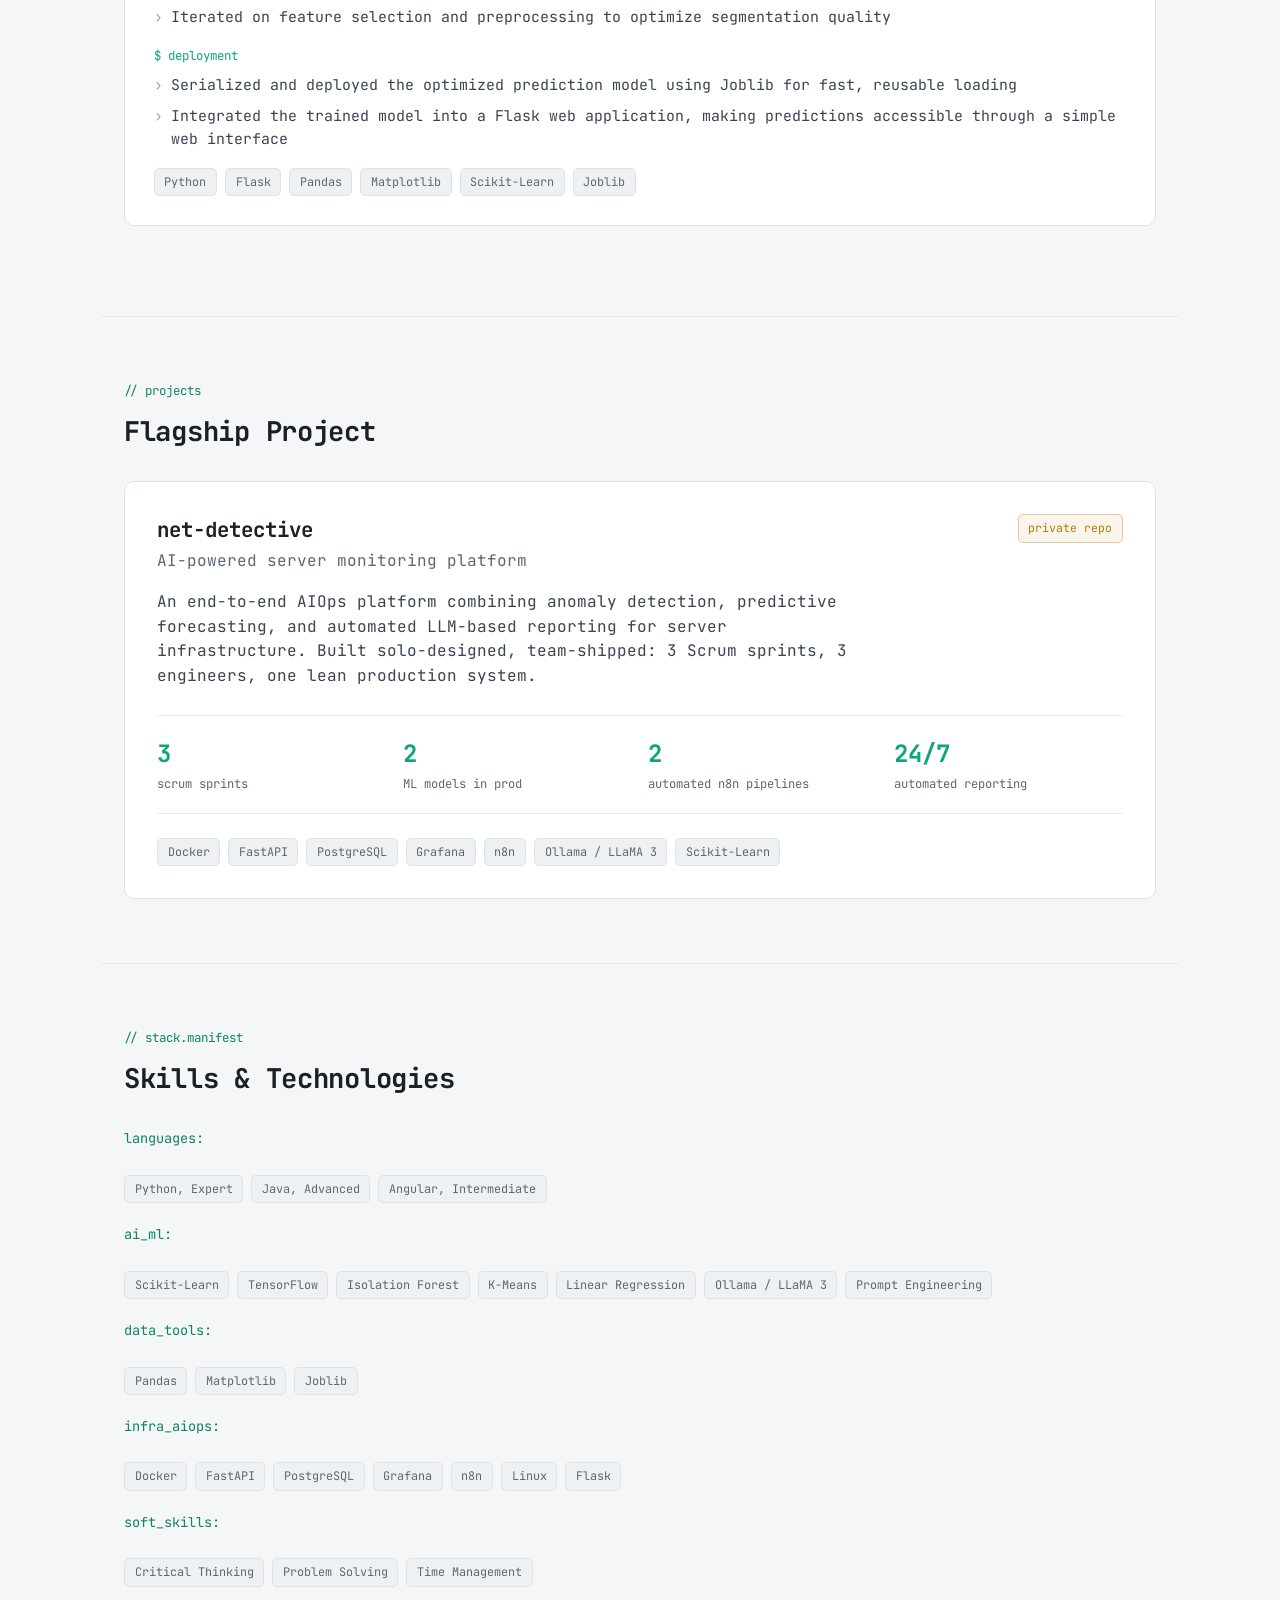
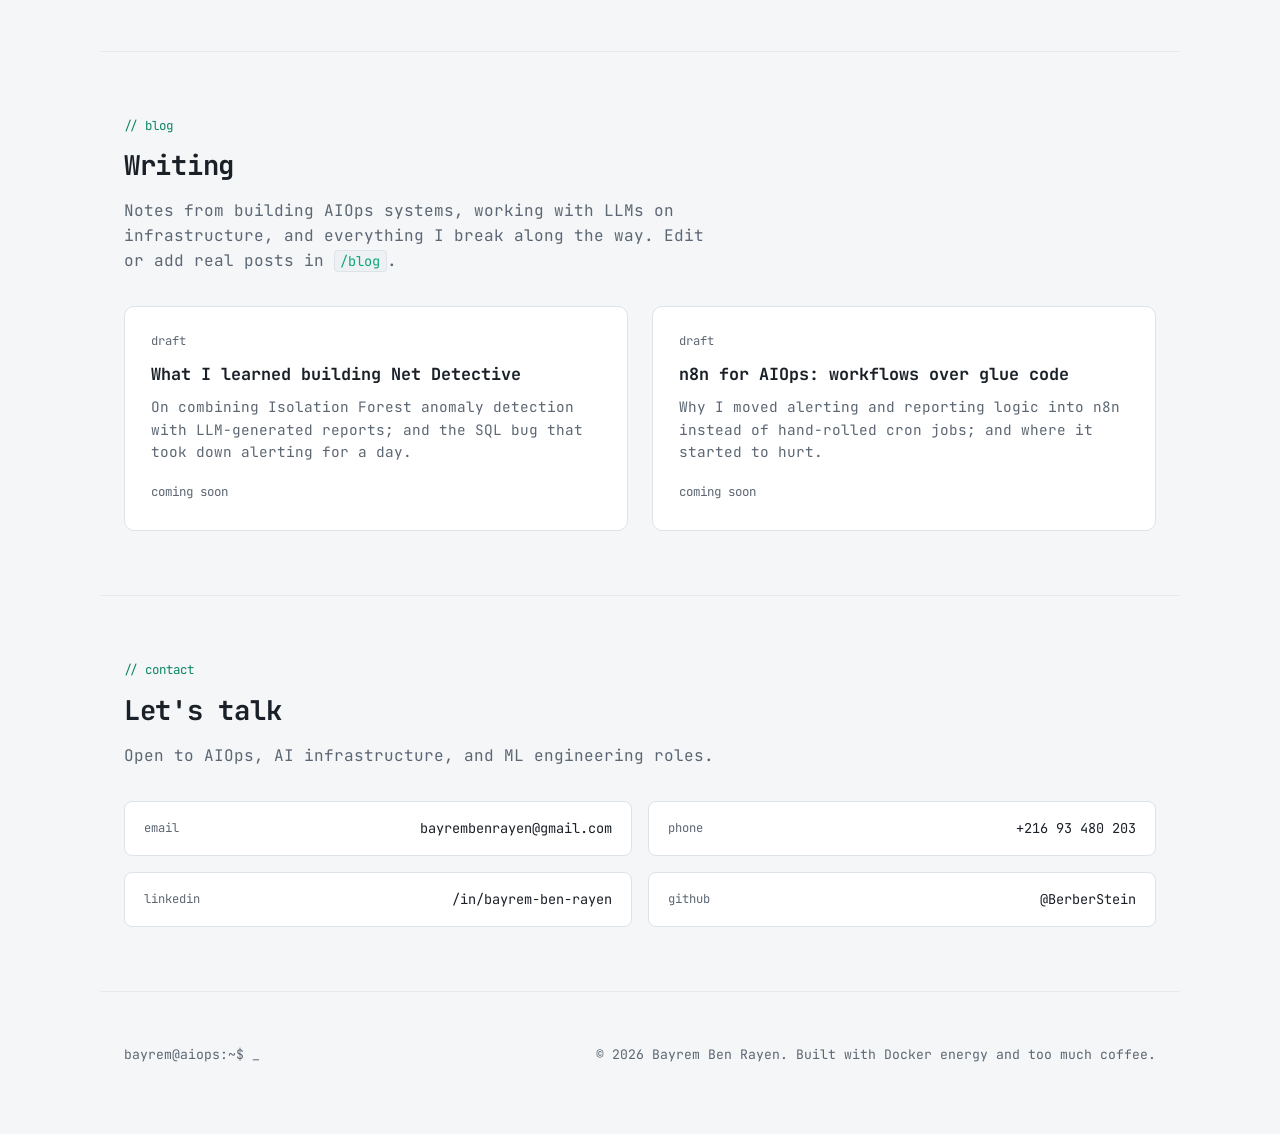
==== commit bf0d3e52: "Initial site" ====
--- a/index.html
+++ b/index.html
@@ -136,7 +136,7 @@
       <div>
         <h2 class="section-title" data-i18n="credentials.certifications">Certifications</h2>
         <ul class="cert-list">
-          <li><span class="cert-name">IBM Artificial Intelligence</span><span class="cert-meta">Huawei · Jan 2026</span></li>
+          <li><span class="cert-name">HCIA-AI V4.0 Course</span><span class="cert-meta">Huawei ICT Academy · Aug 2026</span></li>
           <li><span class="cert-name"><a href="https://www.credly.com/badges/057ed970-123d-4dab-bc8f-a07d6956bdf1/linked_in_profile" target="_blank" rel="noopener">Python Essentials 2 ↗</a></span><span class="cert-meta">Cisco Networking Academy · Dec 2025</span></li>
           <li><span class="cert-name"><a href="https://www.credly.com/badges/977ac0bd-4175-491e-a838-a5a102649966/linked_in_profile" target="_blank" rel="noopener">Python Essentials 1 ↗</a></span><span class="cert-meta">Cisco Networking Academy</span></li>
           <li><span class="cert-name"><a href="https://certs.hashgraphdev.com/01b52979-6a62-4985-bcdd-cd4ba0e182e5.pdf" target="_blank" rel="noopener">Hashgraph Developer ↗</a></span><span class="cert-meta">DarBlockchain · Jun 2025</span></li>
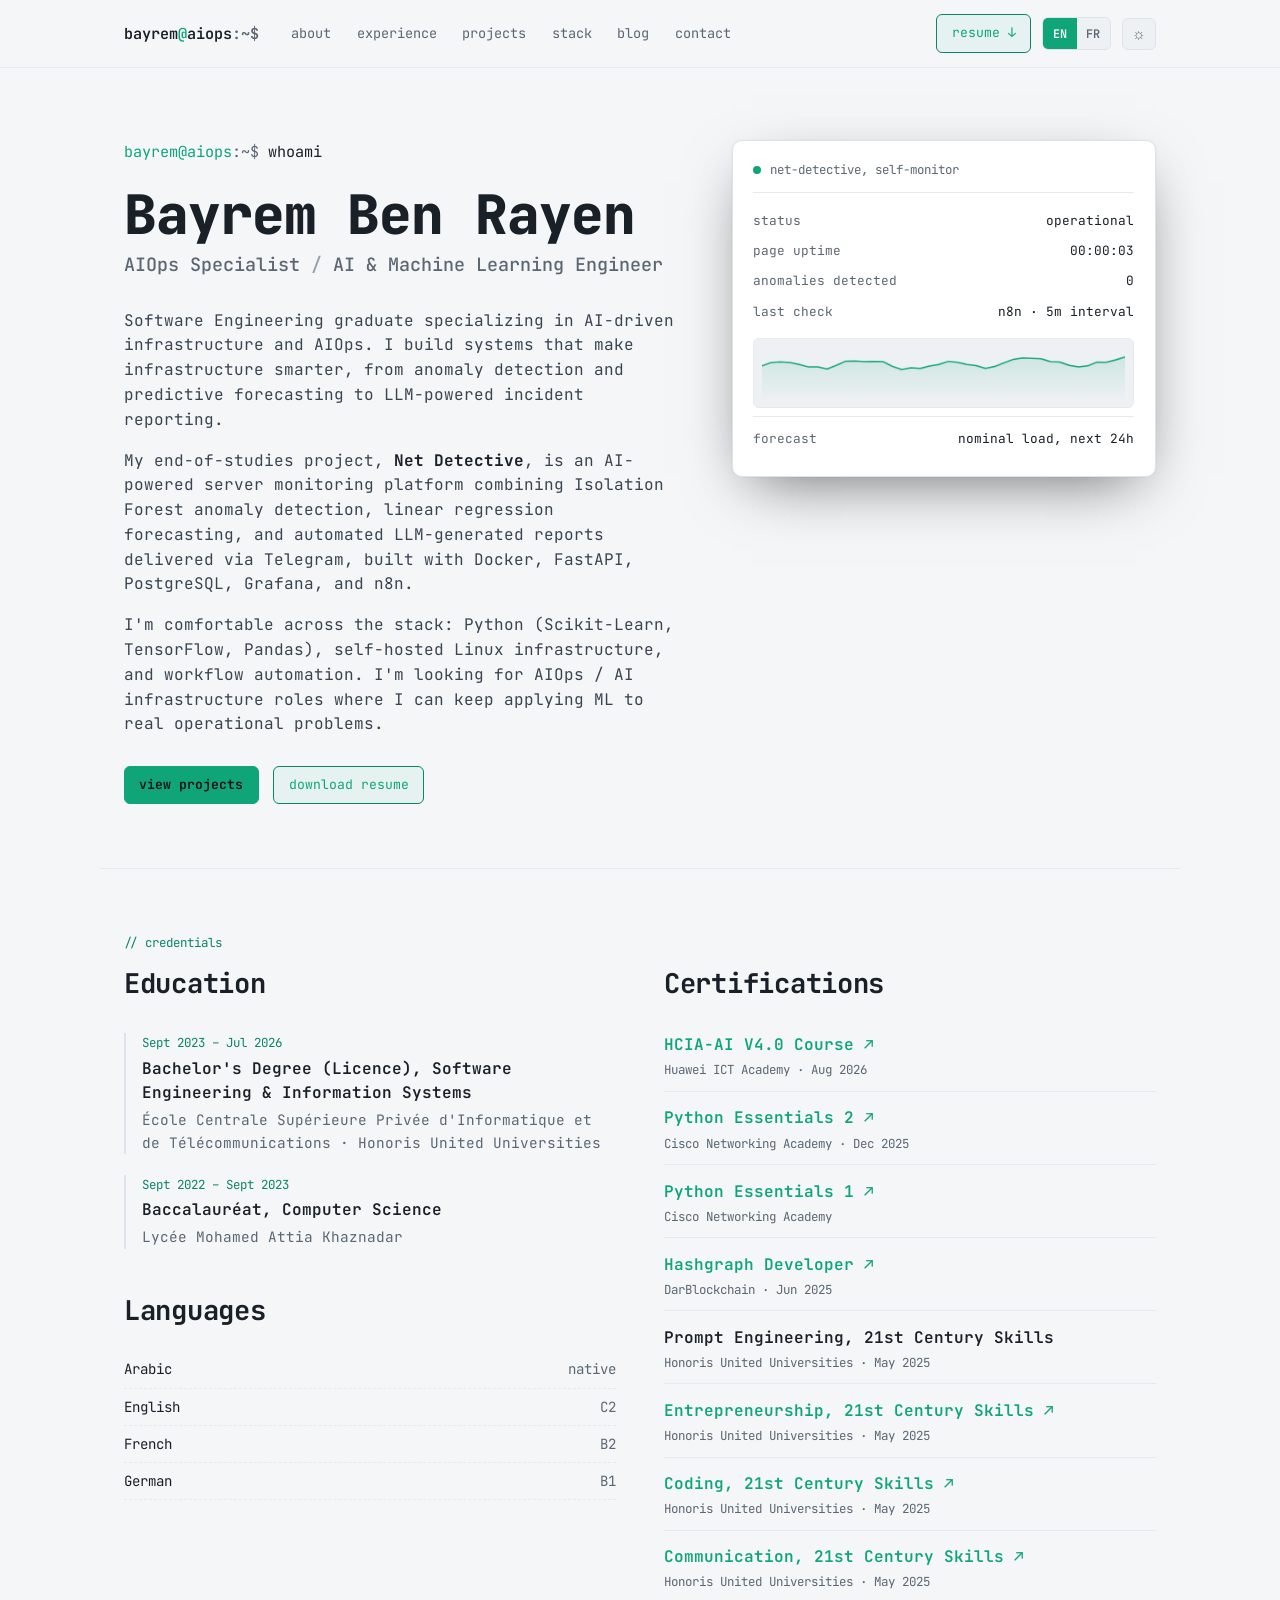
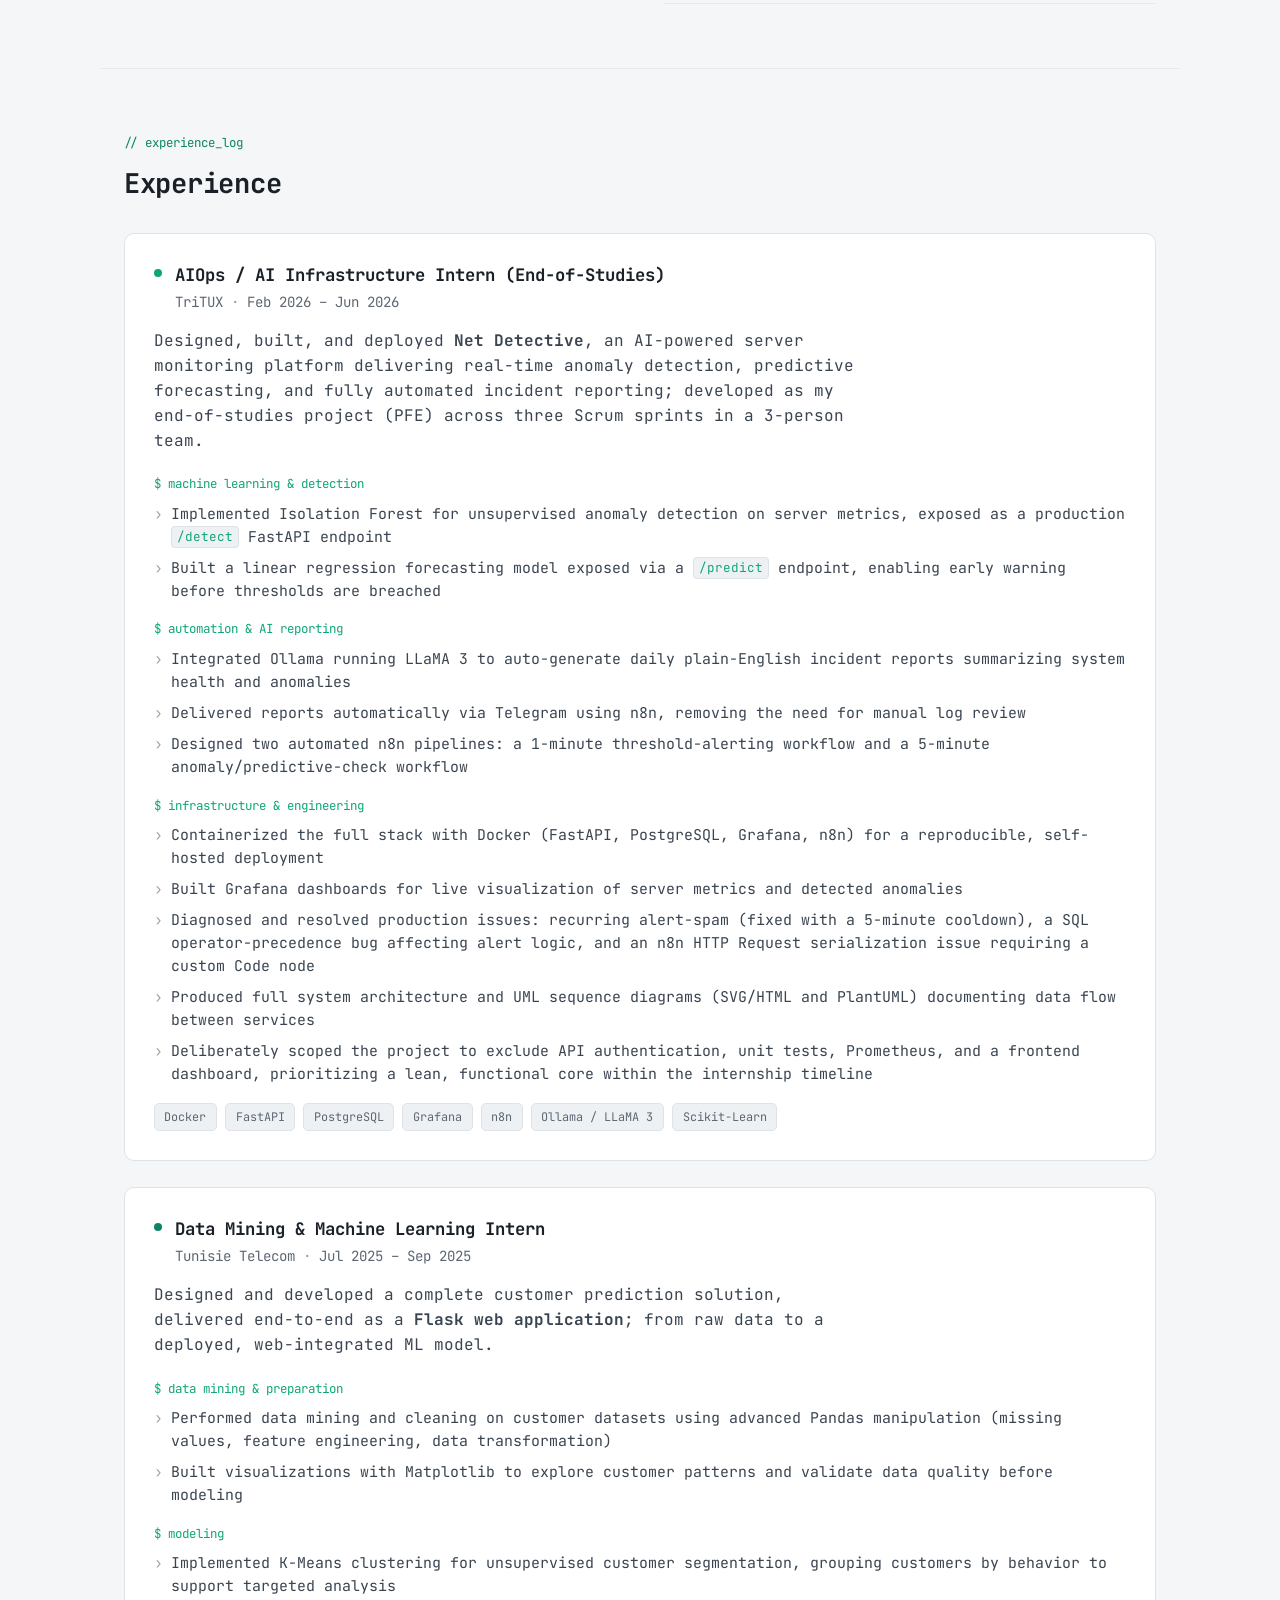
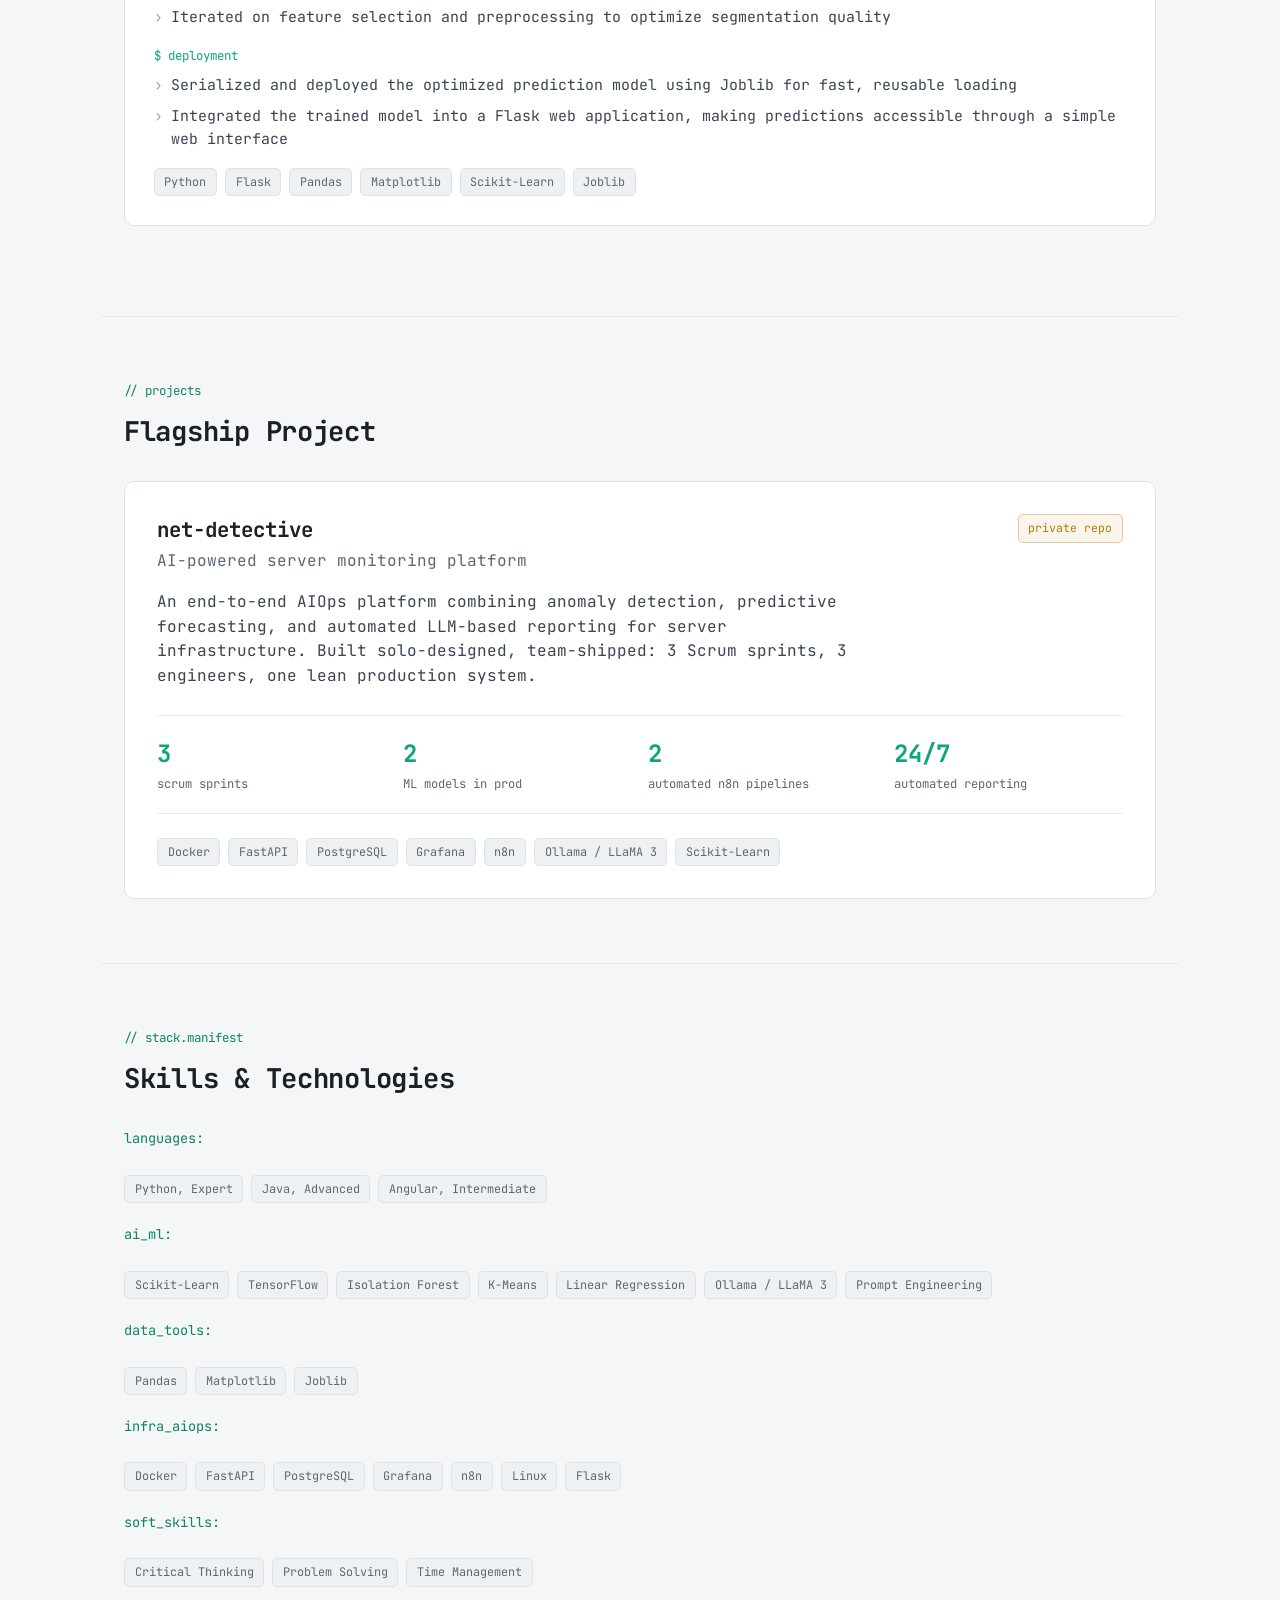
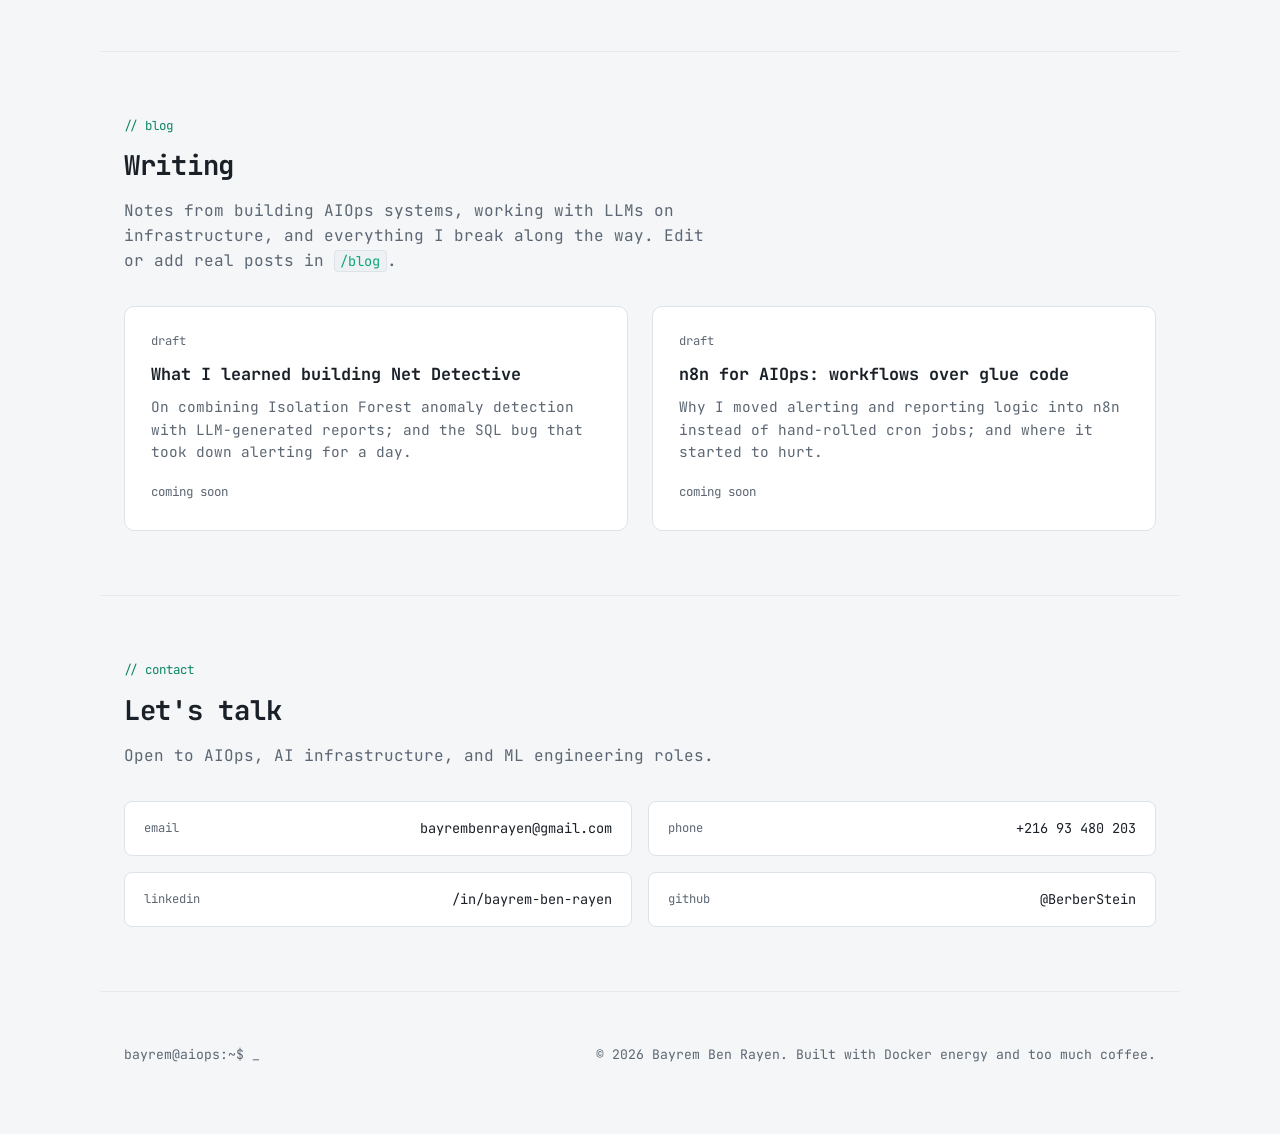
==== commit e15da370: "Initial site" ====
--- a/index.html
+++ b/index.html
@@ -136,7 +136,7 @@
       <div>
         <h2 class="section-title" data-i18n="credentials.certifications">Certifications</h2>
         <ul class="cert-list">
-          <li><span class="cert-name">HCIA-AI V4.0 Course</span><span class="cert-meta">Huawei ICT Academy · Aug 2026</span></li>
+          <li><span class="cert-name"><a href="https://kltstaticcontent.shixizhi.huawei.com/1365189427395223554/certificate/20260824/4f1c92c9d13d463e9f80c8f2a8dee441_ICT20260824010252810e654c35db4ef8adb7e2ed8cce6f40.png" target="_blank" rel="noopener">HCIA-AI V4.0 Course ↗</a></span><span class="cert-meta">Huawei ICT Academy · Aug 2026</span></li>
           <li><span class="cert-name"><a href="https://www.credly.com/badges/057ed970-123d-4dab-bc8f-a07d6956bdf1/linked_in_profile" target="_blank" rel="noopener">Python Essentials 2 ↗</a></span><span class="cert-meta">Cisco Networking Academy · Dec 2025</span></li>
           <li><span class="cert-name"><a href="https://www.credly.com/badges/977ac0bd-4175-491e-a838-a5a102649966/linked_in_profile" target="_blank" rel="noopener">Python Essentials 1 ↗</a></span><span class="cert-meta">Cisco Networking Academy</span></li>
           <li><span class="cert-name"><a href="https://certs.hashgraphdev.com/01b52979-6a62-4985-bcdd-cd4ba0e182e5.pdf" target="_blank" rel="noopener">Hashgraph Developer ↗</a></span><span class="cert-meta">DarBlockchain · Jun 2025</span></li>
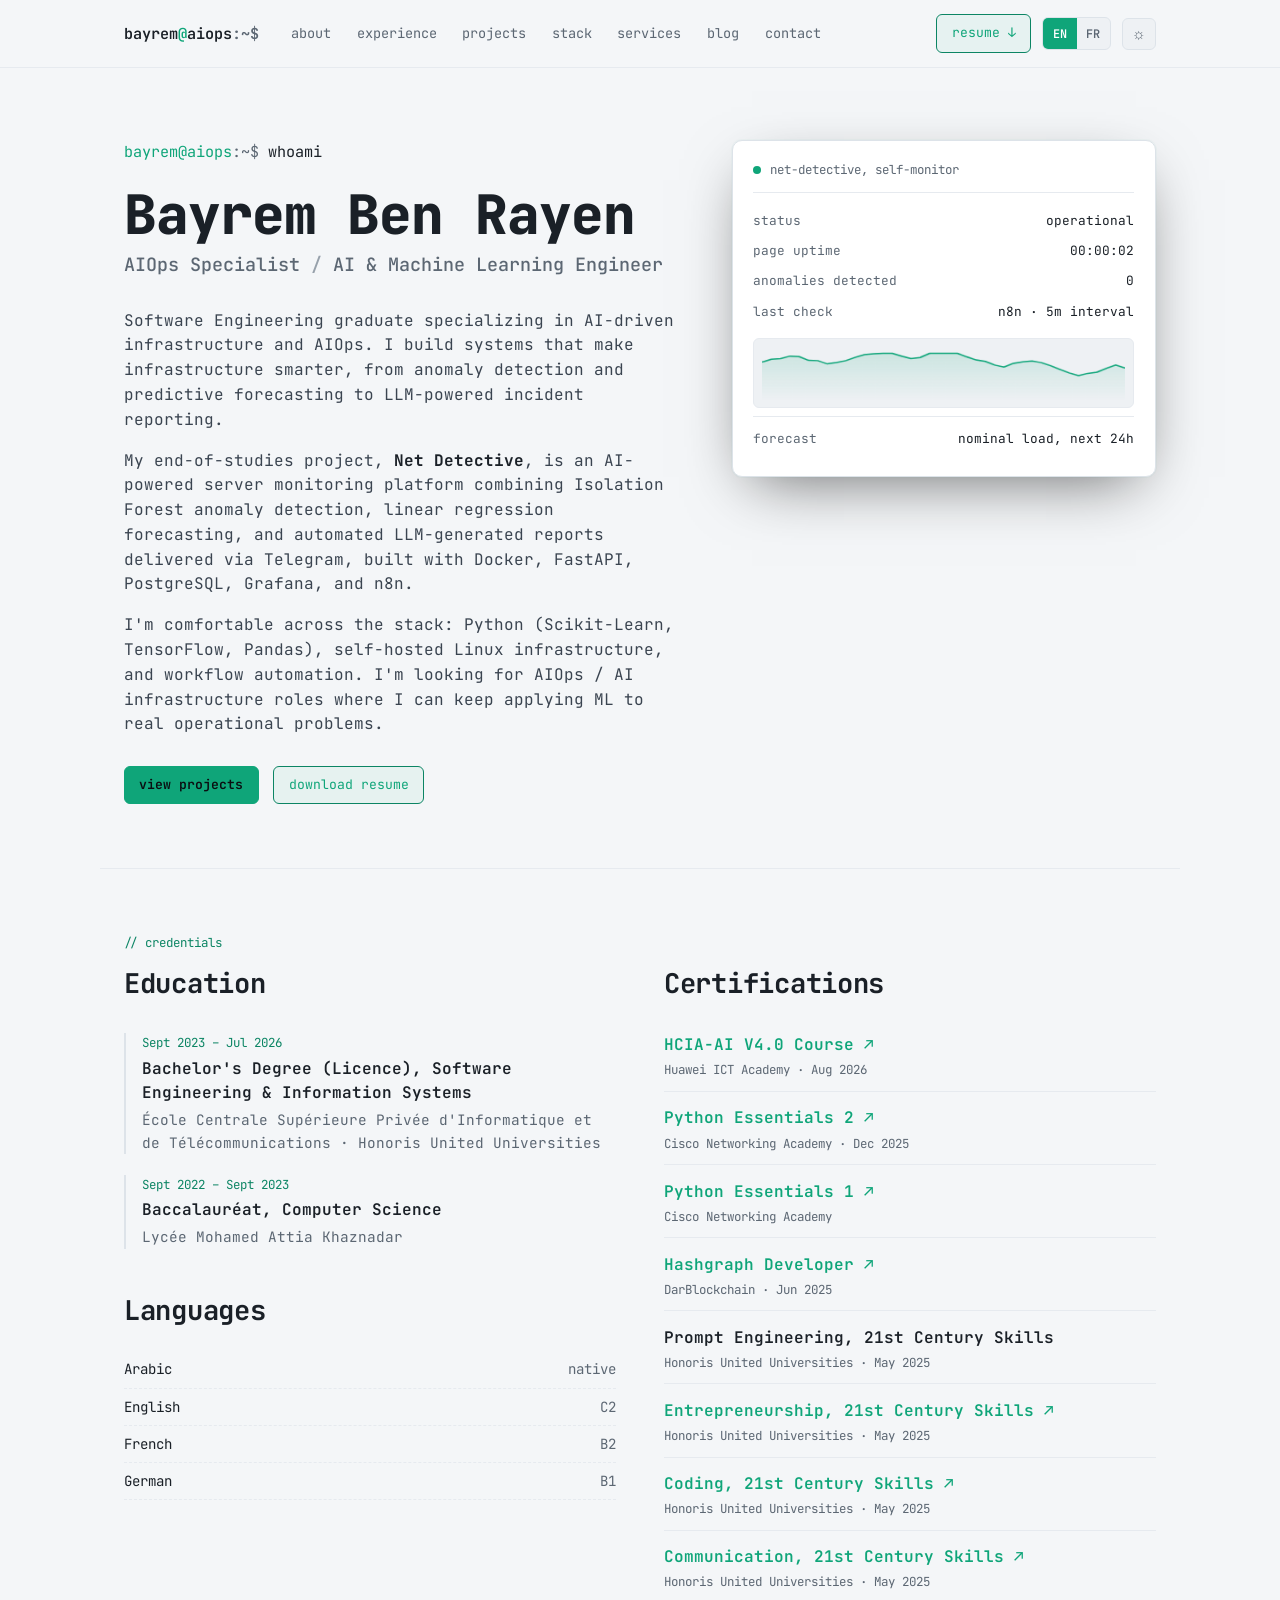
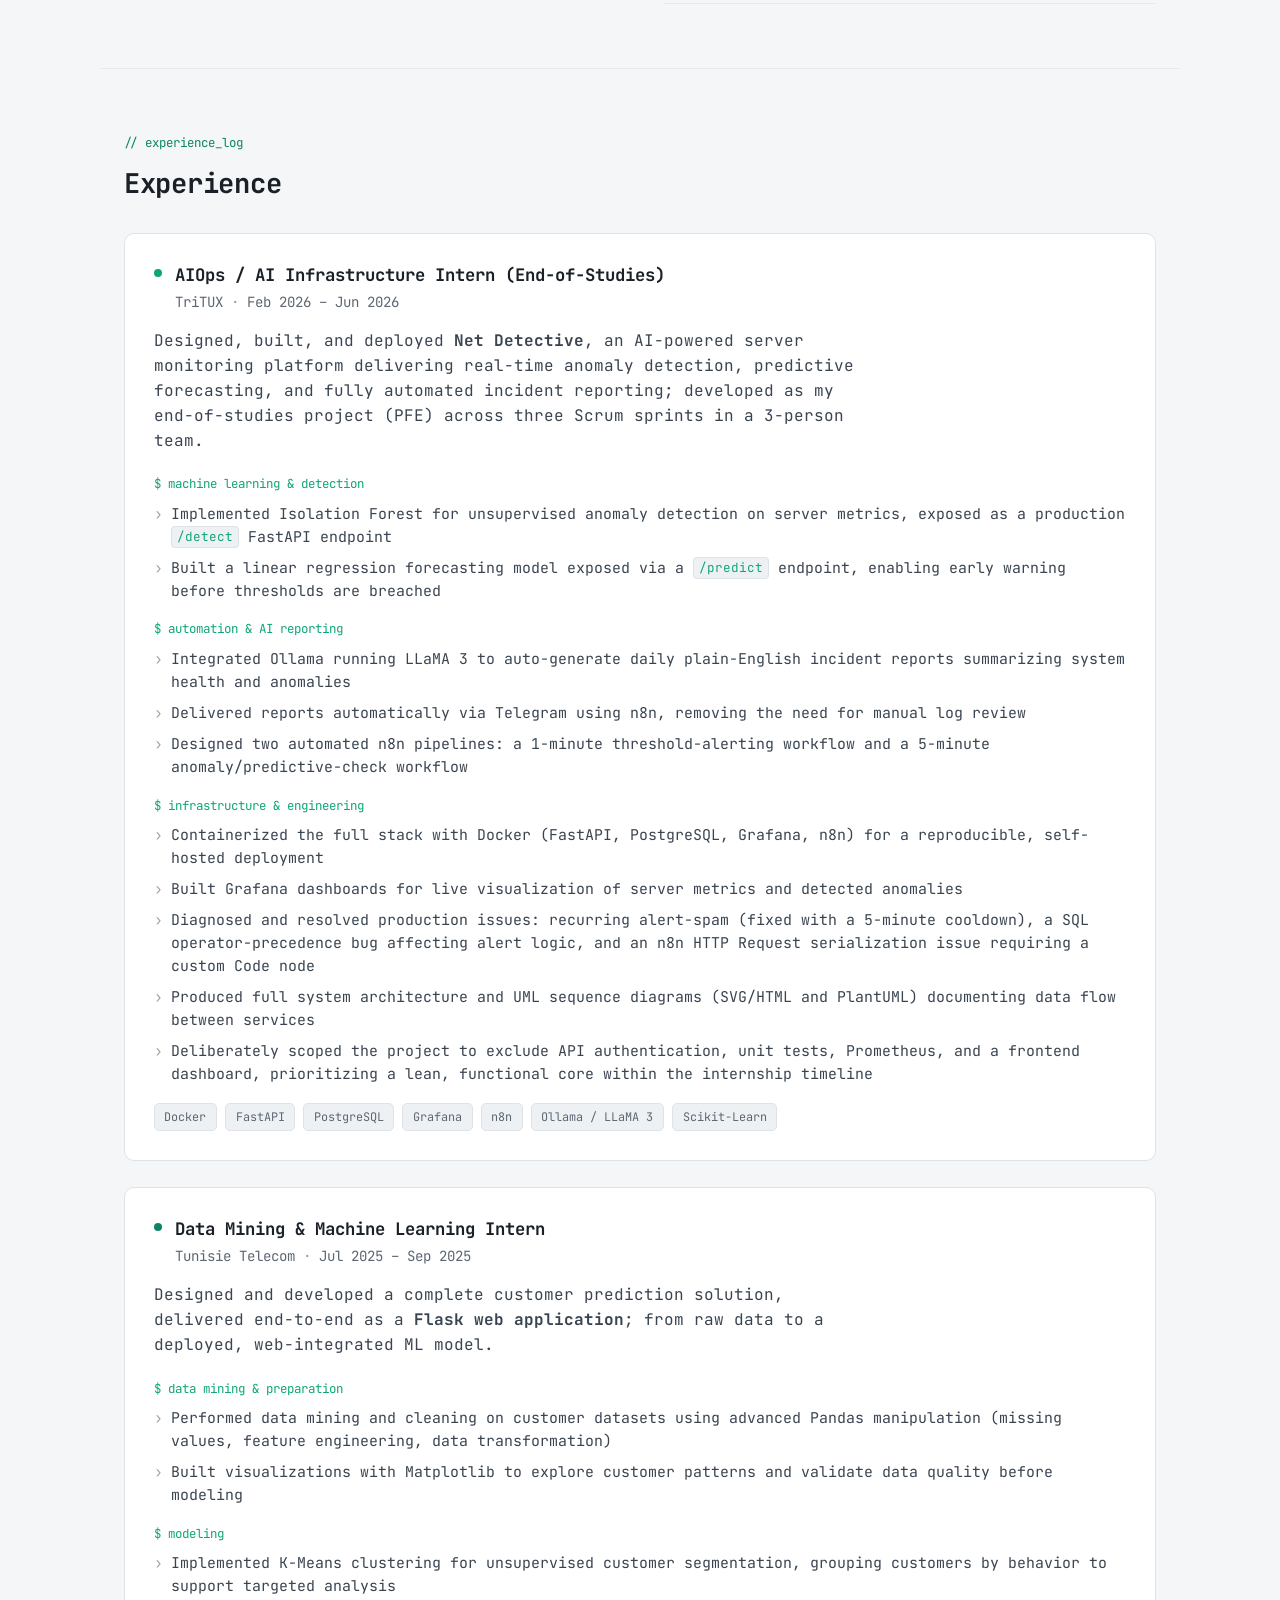
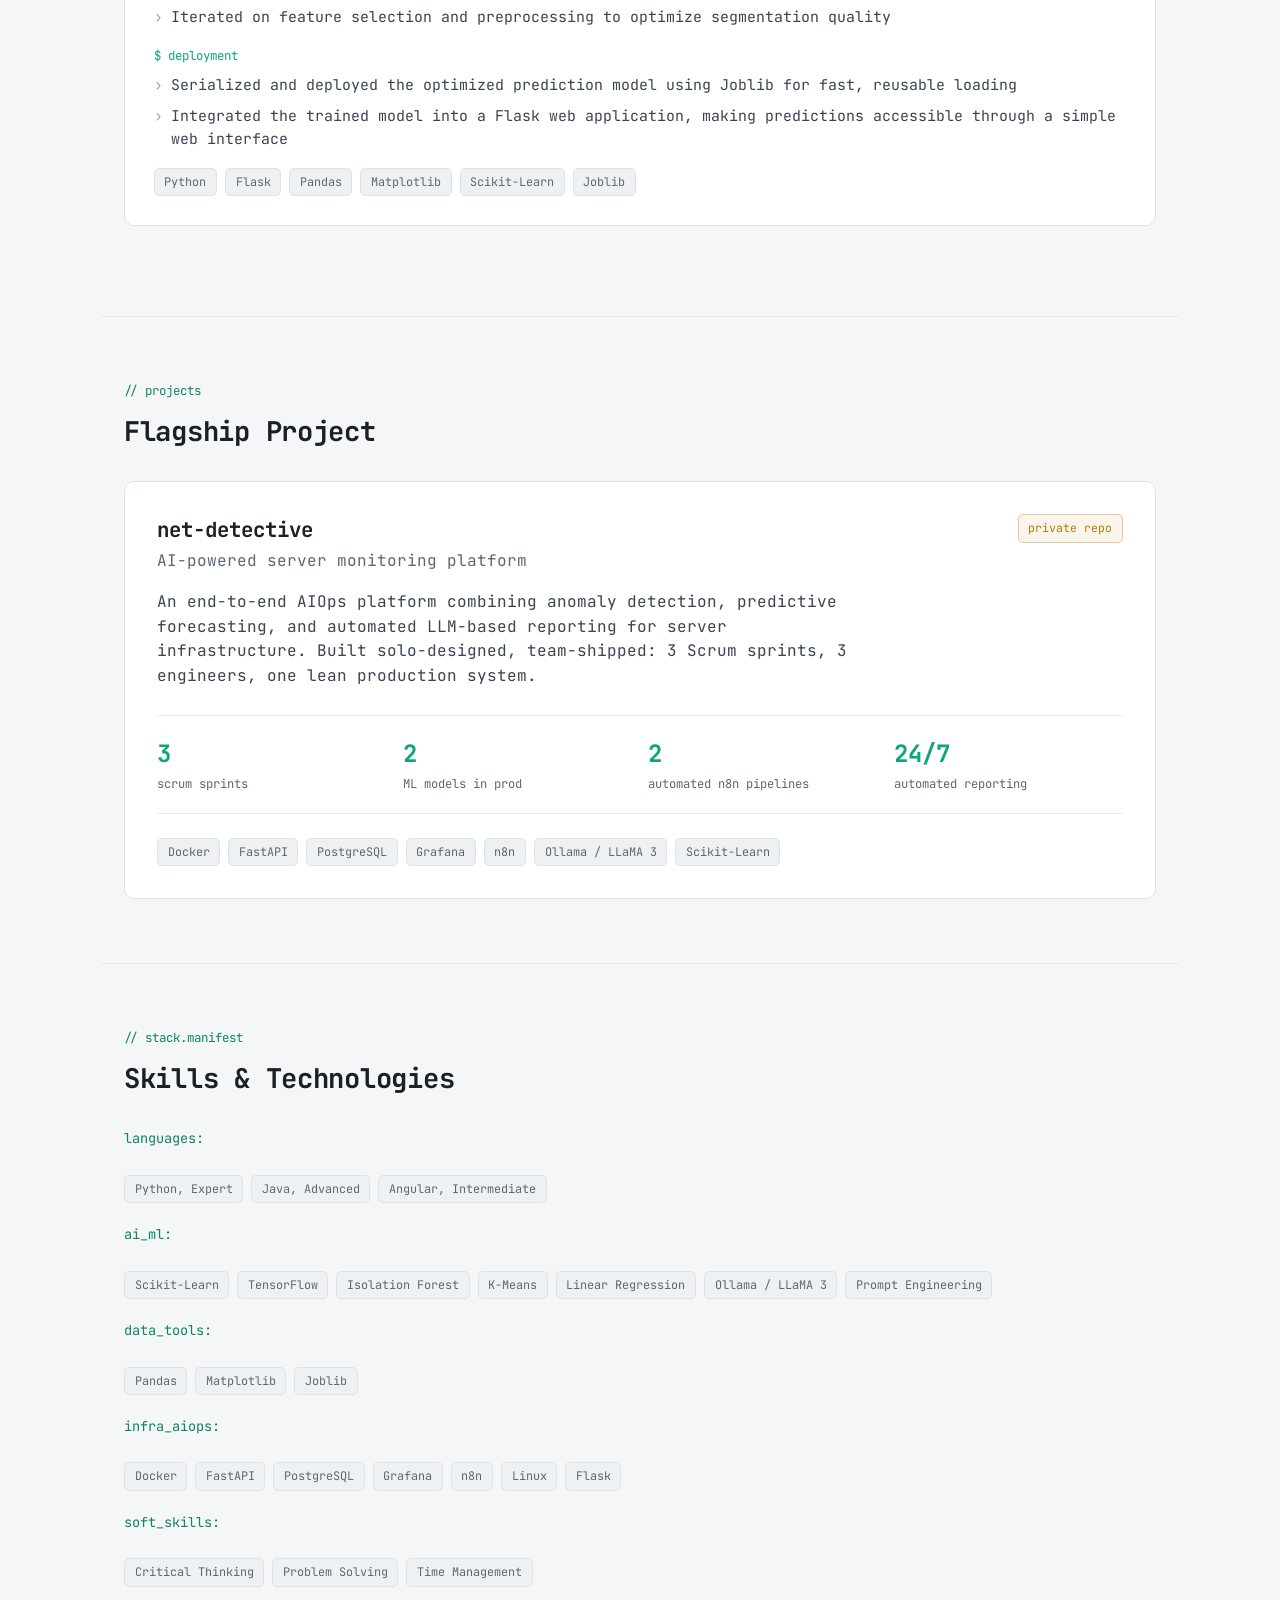
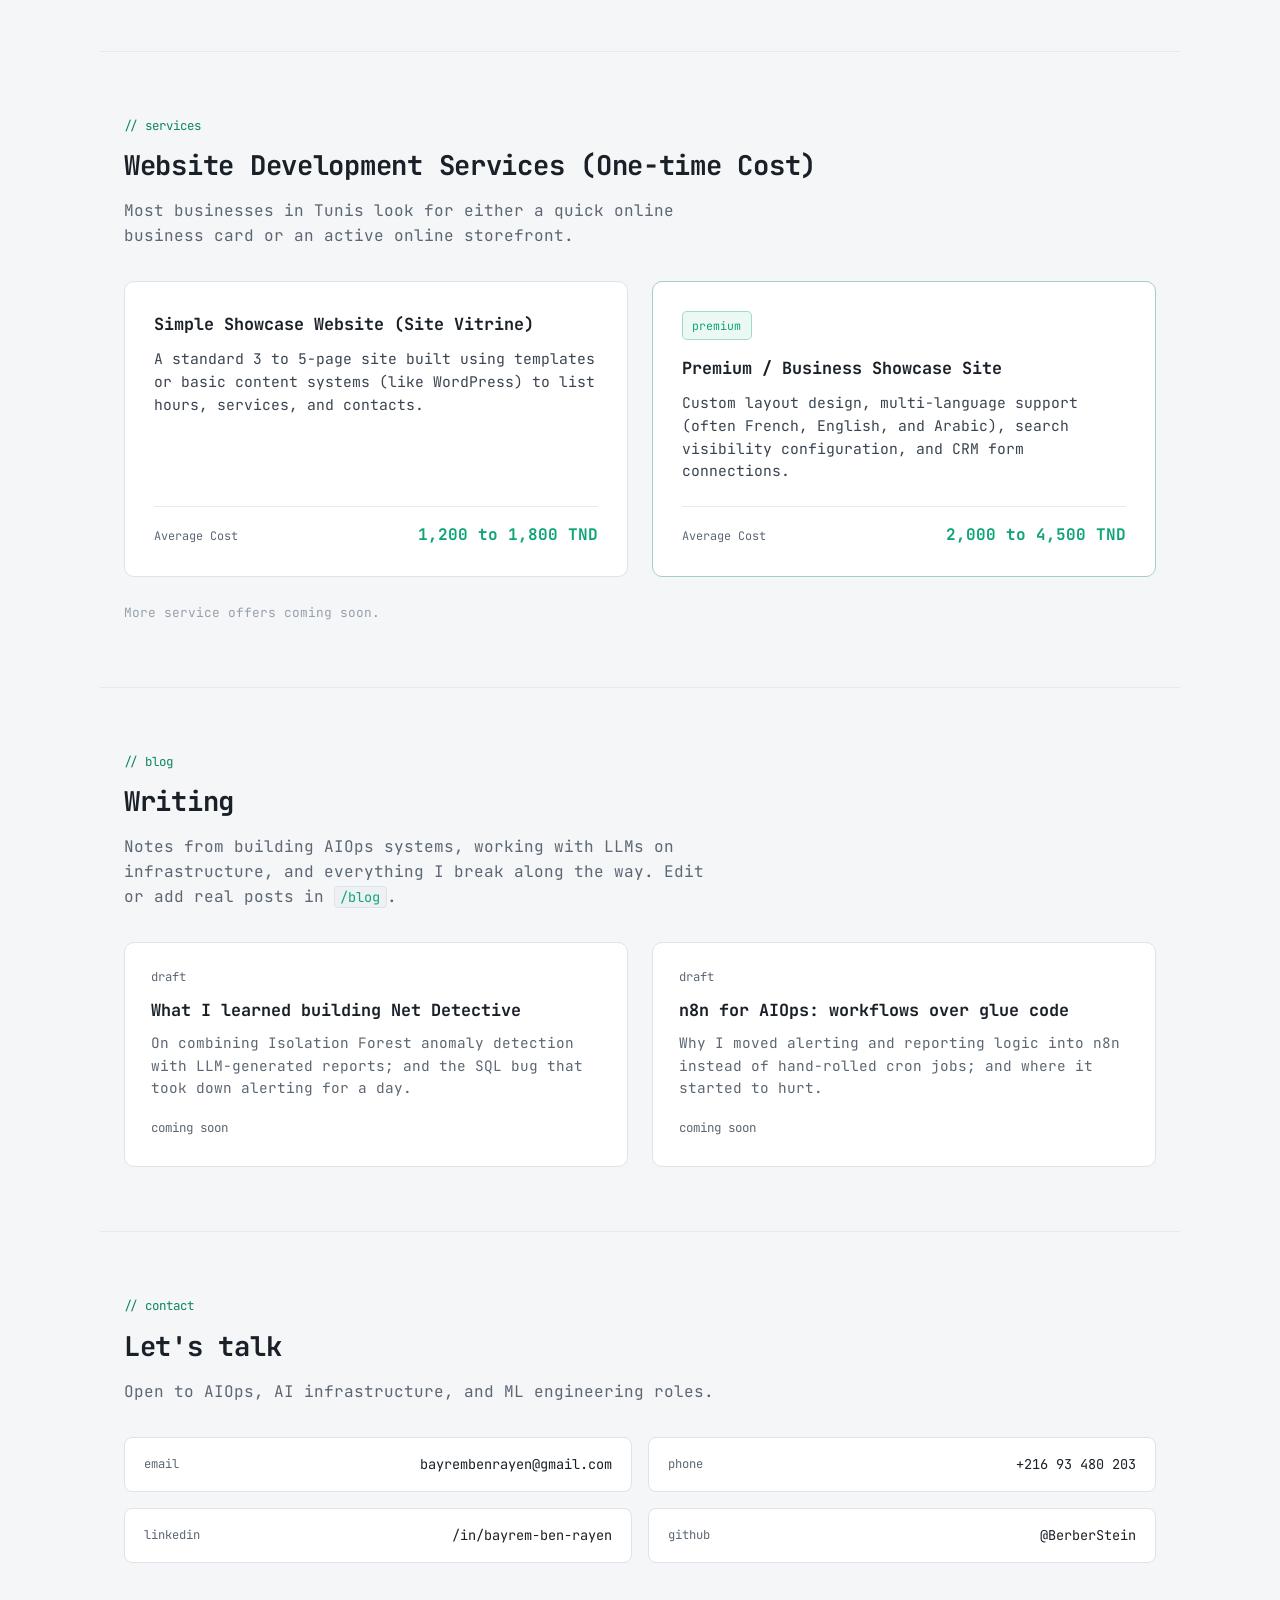
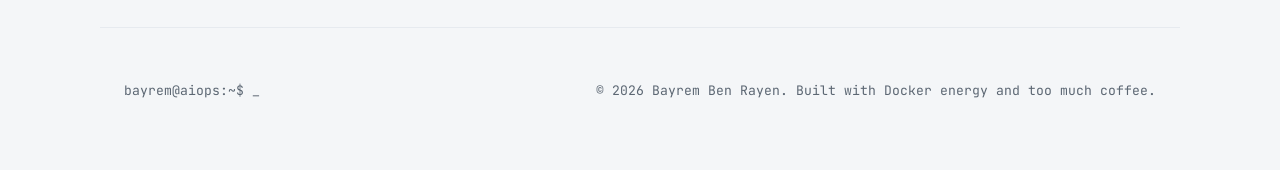
==== commit 4a108d7e: "Initial site" ====
--- a/index.html
+++ b/index.html
@@ -31,6 +31,7 @@
       <a href="#experience" data-i18n="nav.experience">experience</a>
       <a href="#projects" data-i18n="nav.projects">projects</a>
       <a href="#skills" data-i18n="nav.skills">stack</a>
+      <a href="#services" data-i18n="nav.services">services</a>
       <a href="#blog" data-i18n="nav.blog">blog</a>
       <a href="#contact" data-i18n="nav.contact">contact</a>
     </nav>
@@ -288,6 +289,36 @@
     </div>
   </section>
 
+  <!-- ============ SERVICES ============ -->
+  <section class="section" id="services">
+    <p class="section-label" data-i18n="services.label">// services</p>
+    <h2 class="section-title" data-i18n="services.title">Website Development Services (One-time Cost)</h2>
+    <p class="section-intro" data-i18n="services.intro">Most businesses in Tunis look for either a quick online business card or an active online storefront.</p>
+
+    <div class="services-grid">
+      <div class="service-card">
+        <p class="service-name" data-i18n="services.offer1Name">Simple Showcase Website (Site Vitrine)</p>
+        <p class="service-desc" data-i18n="services.offer1Desc">A standard 3 to 5-page site built using templates or basic content systems (like WordPress) to list hours, services, and contacts.</p>
+        <div class="service-price">
+          <span class="service-price-label" data-i18n="services.avgCost">Average Cost</span>
+          <span class="service-price-value" data-i18n="services.offer1Price">1,200 to 1,800 TND</span>
+        </div>
+      </div>
+
+      <div class="service-card">
+        <span class="badge badge-featured" data-i18n="services.premium">premium</span>
+        <p class="service-name" data-i18n="services.offer2Name">Premium / Business Showcase Site</p>
+        <p class="service-desc" data-i18n="services.offer2Desc">Custom layout design, multi-language support (often French, English, and Arabic), search visibility configuration, and CRM form connections.</p>
+        <div class="service-price">
+          <span class="service-price-label" data-i18n="services.avgCost">Average Cost</span>
+          <span class="service-price-value" data-i18n="services.offer2Price">2,000 to 4,500 TND</span>
+        </div>
+      </div>
+    </div>
+
+    <p class="services-note" data-i18n="services.note">More service offers coming soon.</p>
+  </section>
+
   <!-- ============ BLOG ============ -->
   <section class="section" id="blog">
     <p class="section-label" data-i18n="blog.label">// blog</p>
--- a/style.css
+++ b/style.css
@@ -475,6 +475,62 @@
 .stat-num { font-family: var(--font-mono); font-size: 1.5rem; font-weight: 700; color: var(--accent); }
 .stat-label { font-size: 0.76rem; color: var(--muted); margin-top: 0.2rem; }
 
+.badge-featured { color: var(--accent); border: 1px solid color-mix(in srgb, var(--accent) 35%, transparent); background: color-mix(in srgb, var(--accent) 8%, transparent); }
+
+/* Services */
+.services-grid {
+  display: grid;
+  grid-template-columns: repeat(2, 1fr);
+  gap: 1.5rem;
+  margin-top: 0.5rem;
+}
+.service-card {
+  background: var(--surface);
+  border: 1px solid var(--border);
+  border-radius: 10px;
+  padding: 1.8rem;
+  display: flex;
+  flex-direction: column;
+  transition: border-color 0.15s ease;
+}
+.service-card:has(.badge-featured) { border-color: color-mix(in srgb, var(--accent) 30%, var(--border)); }
+.service-card .badge { margin-bottom: 0.9rem; align-self: flex-start; }
+.service-name {
+  font-weight: 700;
+  font-size: 1.05rem;
+  margin: 0 0 0.7rem;
+}
+.service-desc {
+  color: var(--text-soft);
+  font-size: 0.92rem;
+  margin: 0 0 1.4rem;
+  flex: 1;
+}
+.service-price {
+  display: flex;
+  justify-content: space-between;
+  align-items: baseline;
+  padding-top: 1rem;
+  border-top: 1px solid var(--border-soft);
+}
+.service-price-label {
+  font-family: var(--font-mono);
+  font-size: 0.74rem;
+  color: var(--muted);
+}
+.service-price-value {
+  font-family: var(--font-mono);
+  font-weight: 700;
+  font-size: 1rem;
+  color: var(--accent);
+}
+.services-note {
+  font-family: var(--font-mono);
+  font-size: 0.8rem;
+  color: var(--dim);
+  margin: 1.6rem 0 0;
+}
+
 /* Skills / stack manifest */
 .stack-grid { display: flex; flex-direction: column; gap: 1.3rem; }
 .stack-group { display: flex; flex-direction: column; gap: 0.6rem; }
@@ -541,6 +597,7 @@
   .hero-grid { grid-template-columns: 1fr; }
   .credentials-grid { grid-template-columns: 1fr; gap: 2.5rem; }
   .blog-grid { grid-template-columns: 1fr; }
+  .services-grid { grid-template-columns: 1fr; }
   .project-stats { grid-template-columns: repeat(2, 1fr); }
 }
 
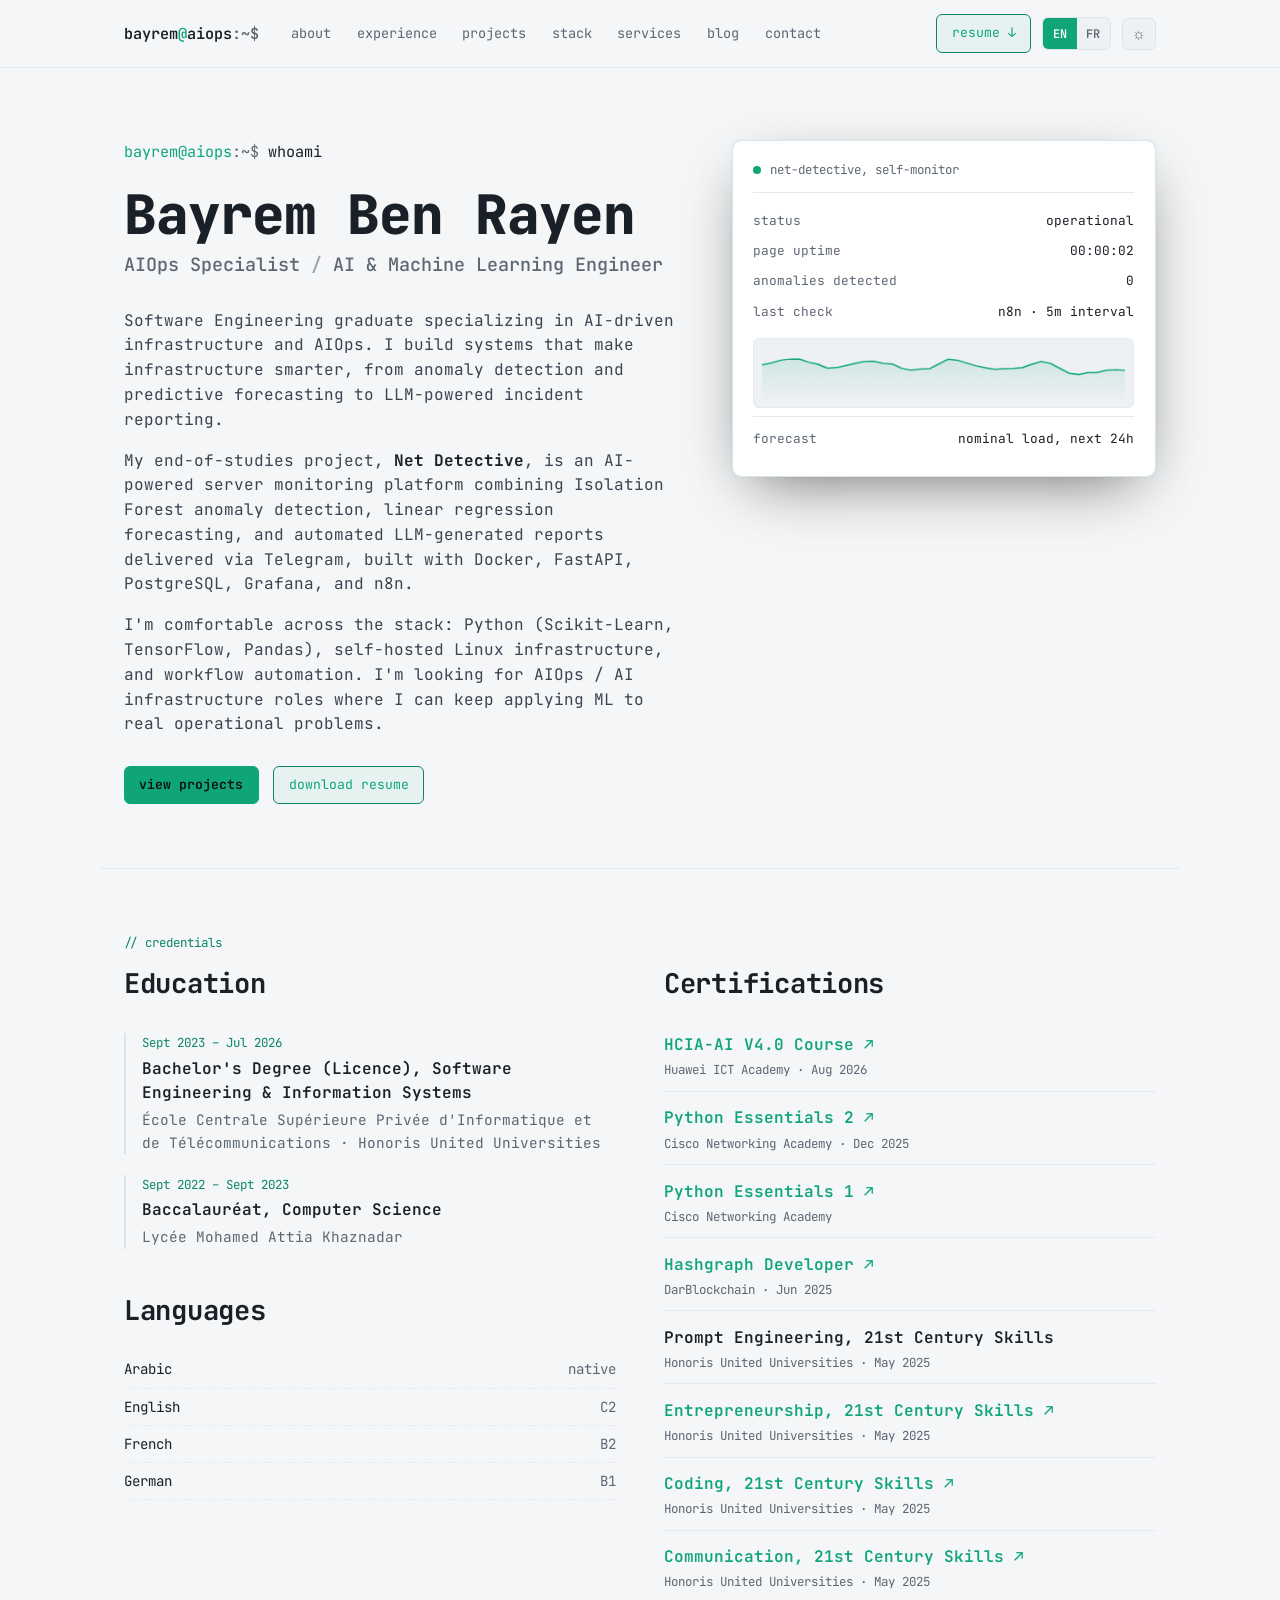
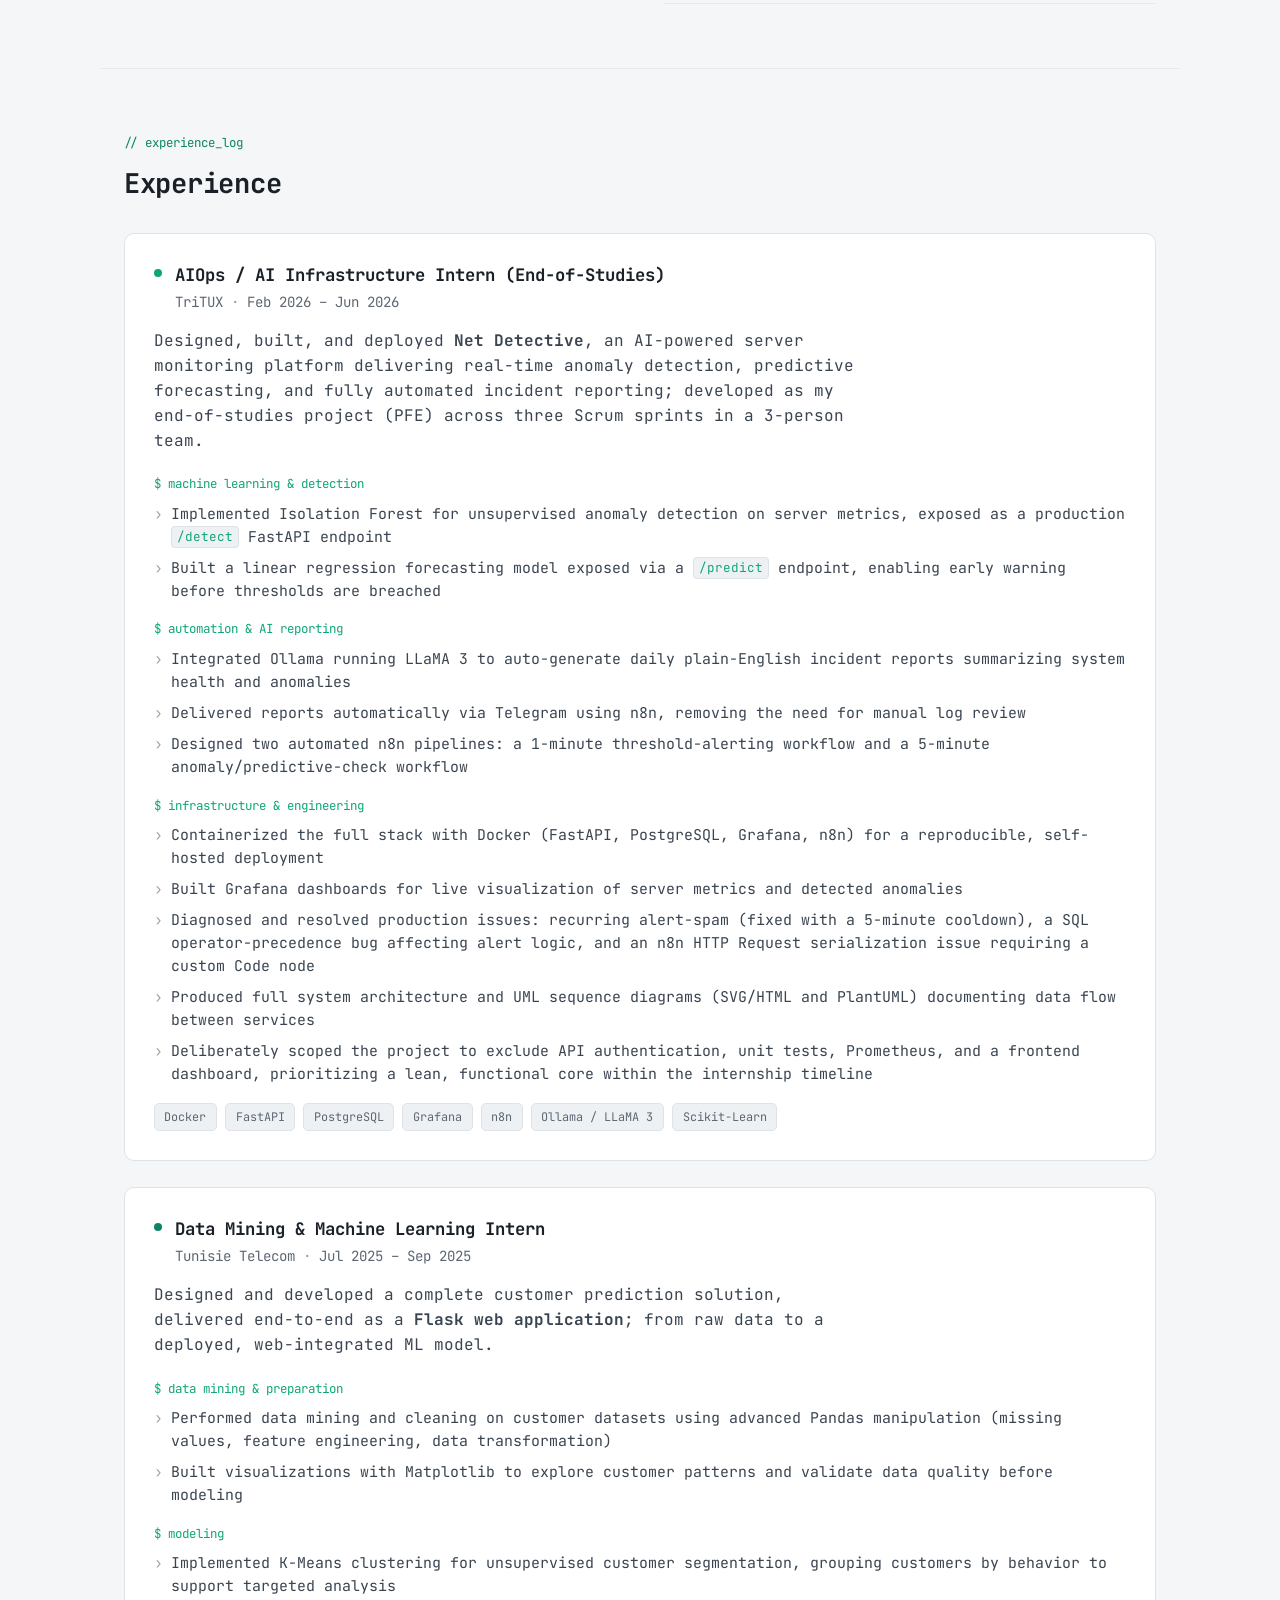
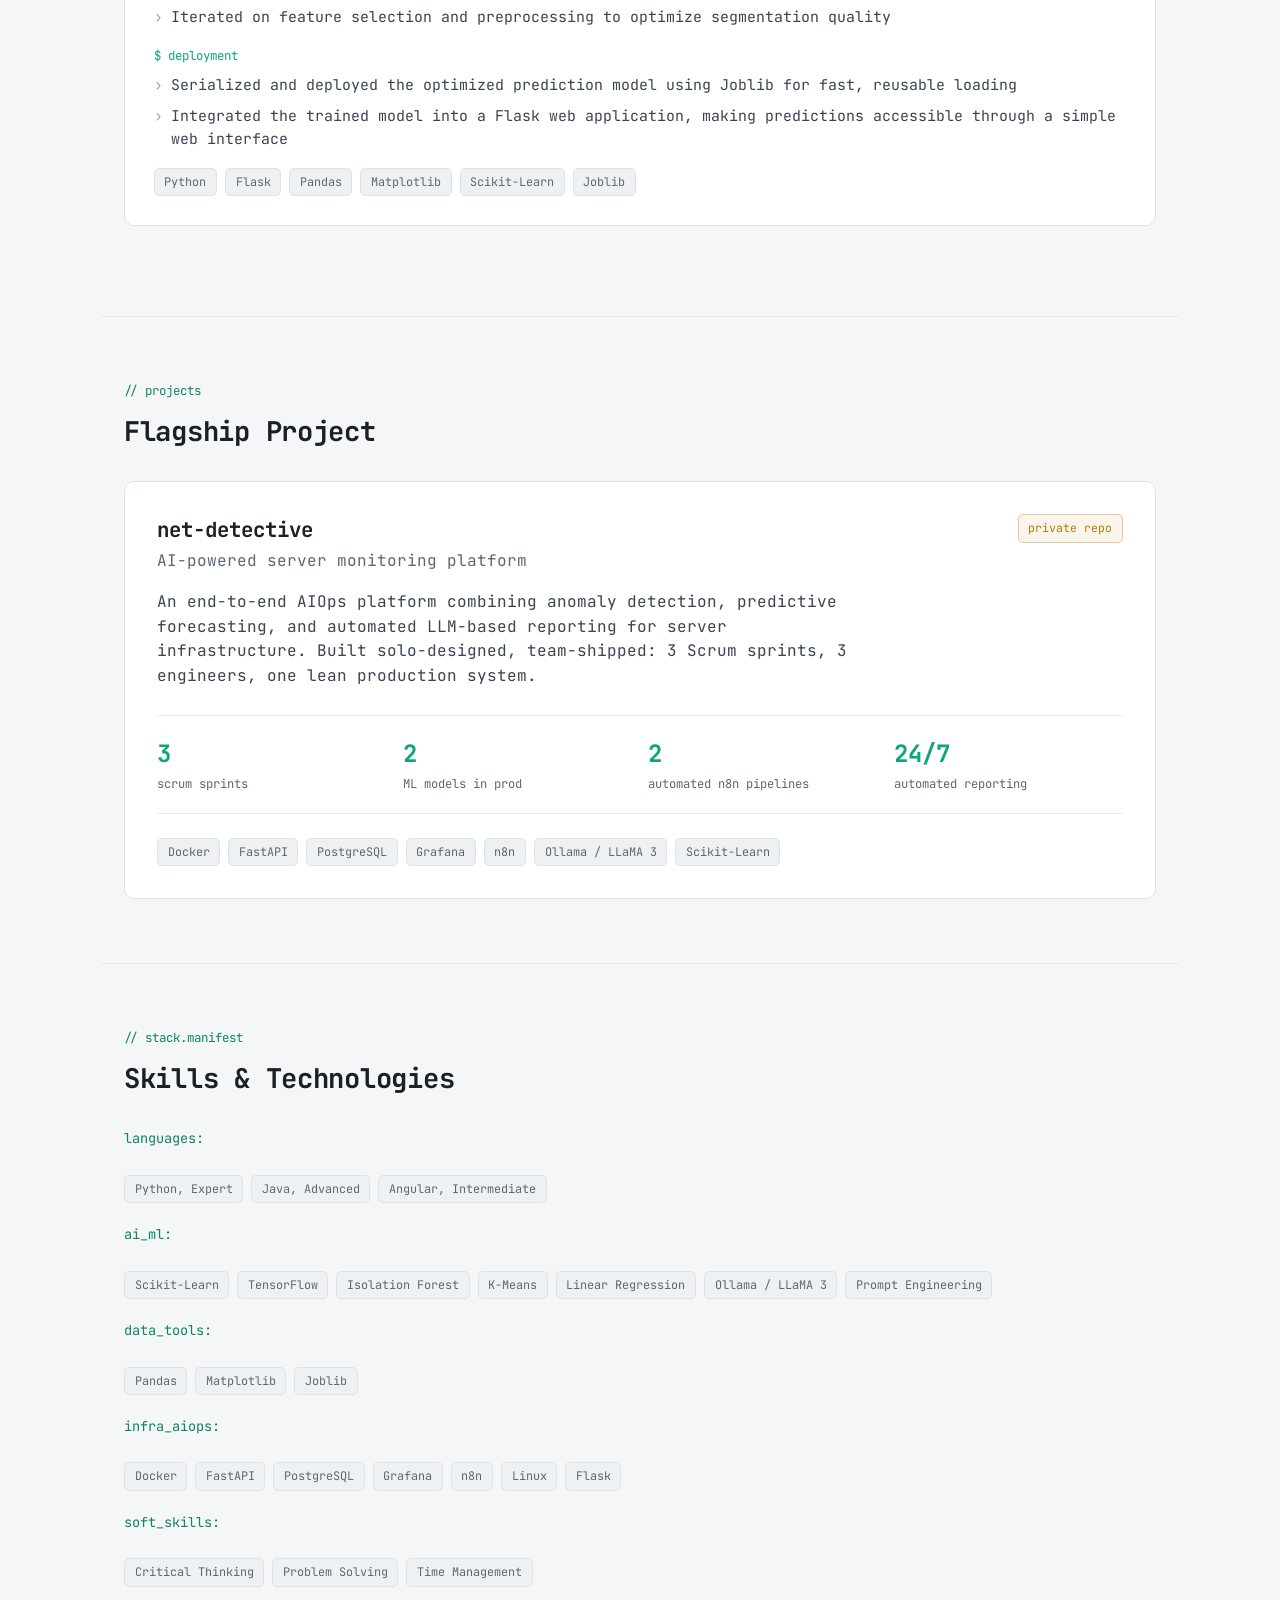
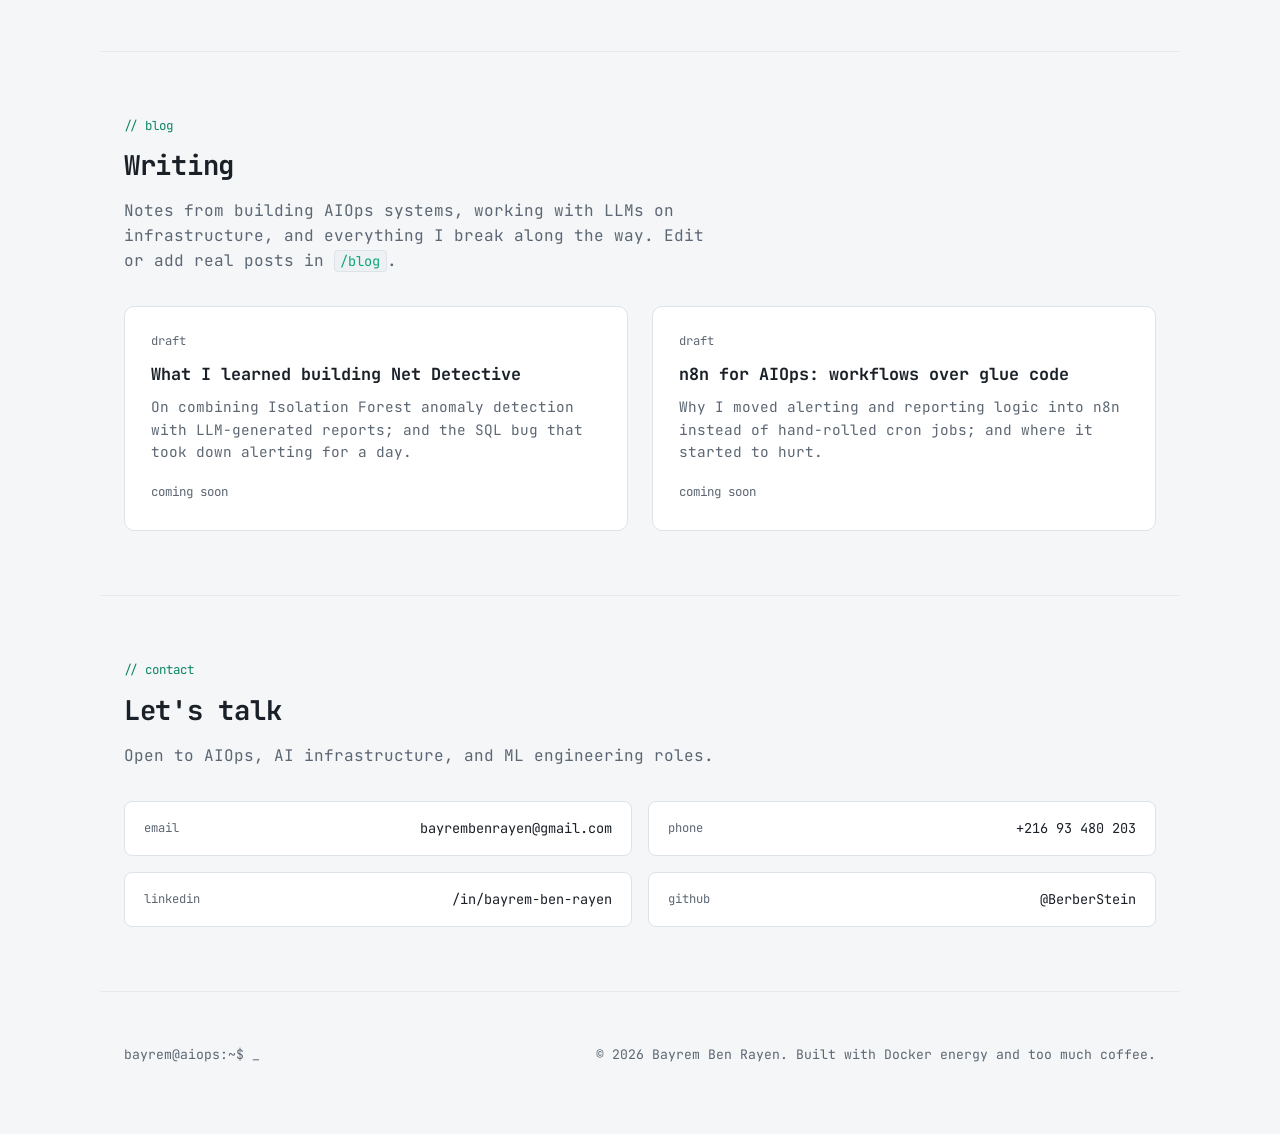
==== commit 587e45df: "Initial site" ====
--- a/index.html
+++ b/index.html
@@ -31,7 +31,7 @@
       <a href="#experience" data-i18n="nav.experience">experience</a>
       <a href="#projects" data-i18n="nav.projects">projects</a>
       <a href="#skills" data-i18n="nav.skills">stack</a>
-      <a href="#services" data-i18n="nav.services">services</a>
+      <a href="services.html" data-i18n="nav.services">services</a>
       <a href="#blog" data-i18n="nav.blog">blog</a>
       <a href="#contact" data-i18n="nav.contact">contact</a>
     </nav>
@@ -289,36 +289,6 @@
     </div>
   </section>
 
-  <!-- ============ SERVICES ============ -->
-  <section class="section" id="services">
-    <p class="section-label" data-i18n="services.label">// services</p>
-    <h2 class="section-title" data-i18n="services.title">Website Development Services (One-time Cost)</h2>
-    <p class="section-intro" data-i18n="services.intro">Most businesses in Tunis look for either a quick online business card or an active online storefront.</p>
-
-    <div class="services-grid">
-      <div class="service-card">
-        <p class="service-name" data-i18n="services.offer1Name">Simple Showcase Website (Site Vitrine)</p>
-        <p class="service-desc" data-i18n="services.offer1Desc">A standard 3 to 5-page site built using templates or basic content systems (like WordPress) to list hours, services, and contacts.</p>
-        <div class="service-price">
-          <span class="service-price-label" data-i18n="services.avgCost">Average Cost</span>
-          <span class="service-price-value" data-i18n="services.offer1Price">1,200 to 1,800 TND</span>
-        </div>
-      </div>
-
-      <div class="service-card">
-        <span class="badge badge-featured" data-i18n="services.premium">premium</span>
-        <p class="service-name" data-i18n="services.offer2Name">Premium / Business Showcase Site</p>
-        <p class="service-desc" data-i18n="services.offer2Desc">Custom layout design, multi-language support (often French, English, and Arabic), search visibility configuration, and CRM form connections.</p>
-        <div class="service-price">
-          <span class="service-price-label" data-i18n="services.avgCost">Average Cost</span>
-          <span class="service-price-value" data-i18n="services.offer2Price">2,000 to 4,500 TND</span>
-        </div>
-      </div>
-    </div>
-
-    <p class="services-note" data-i18n="services.note">More service offers coming soon.</p>
-  </section>
-
   <!-- ============ BLOG ============ -->
   <section class="section" id="blog">
     <p class="section-label" data-i18n="blog.label">// blog</p>
--- a/style.css
+++ b/style.css
@@ -132,6 +132,7 @@
   position: relative;
 }
 .tabs a:hover, .tabs a:focus-visible { color: var(--accent); }
+.tabs a.active { color: var(--accent); }
 
 .nav-controls {
   display: flex;
@@ -529,6 +530,30 @@
   font-size: 0.8rem;
   color: var(--dim);
   margin: 1.6rem 0 0;
+}
+
+/* Standalone services.html page */
+.services-hero {
+  padding-bottom: 1rem;
+}
+.services-title {
+  font-family: var(--font-mono);
+  font-size: clamp(1.7rem, 4vw, 2.5rem);
+  font-weight: 800;
+  letter-spacing: -0.01em;
+  margin: 1.4rem 0 0.9rem;
+  line-height: 1.15;
+  max-width: 22ch;
+}
+.services-lede {
+  color: var(--muted);
+  font-size: 1.05rem;
+  max-width: 60ch;
+  margin: 0;
+}
+.services-section { border-top: none; padding-top: 0; }
+.services-cta {
+  margin-top: 2rem;
 }
 
 /* Skills / stack manifest */
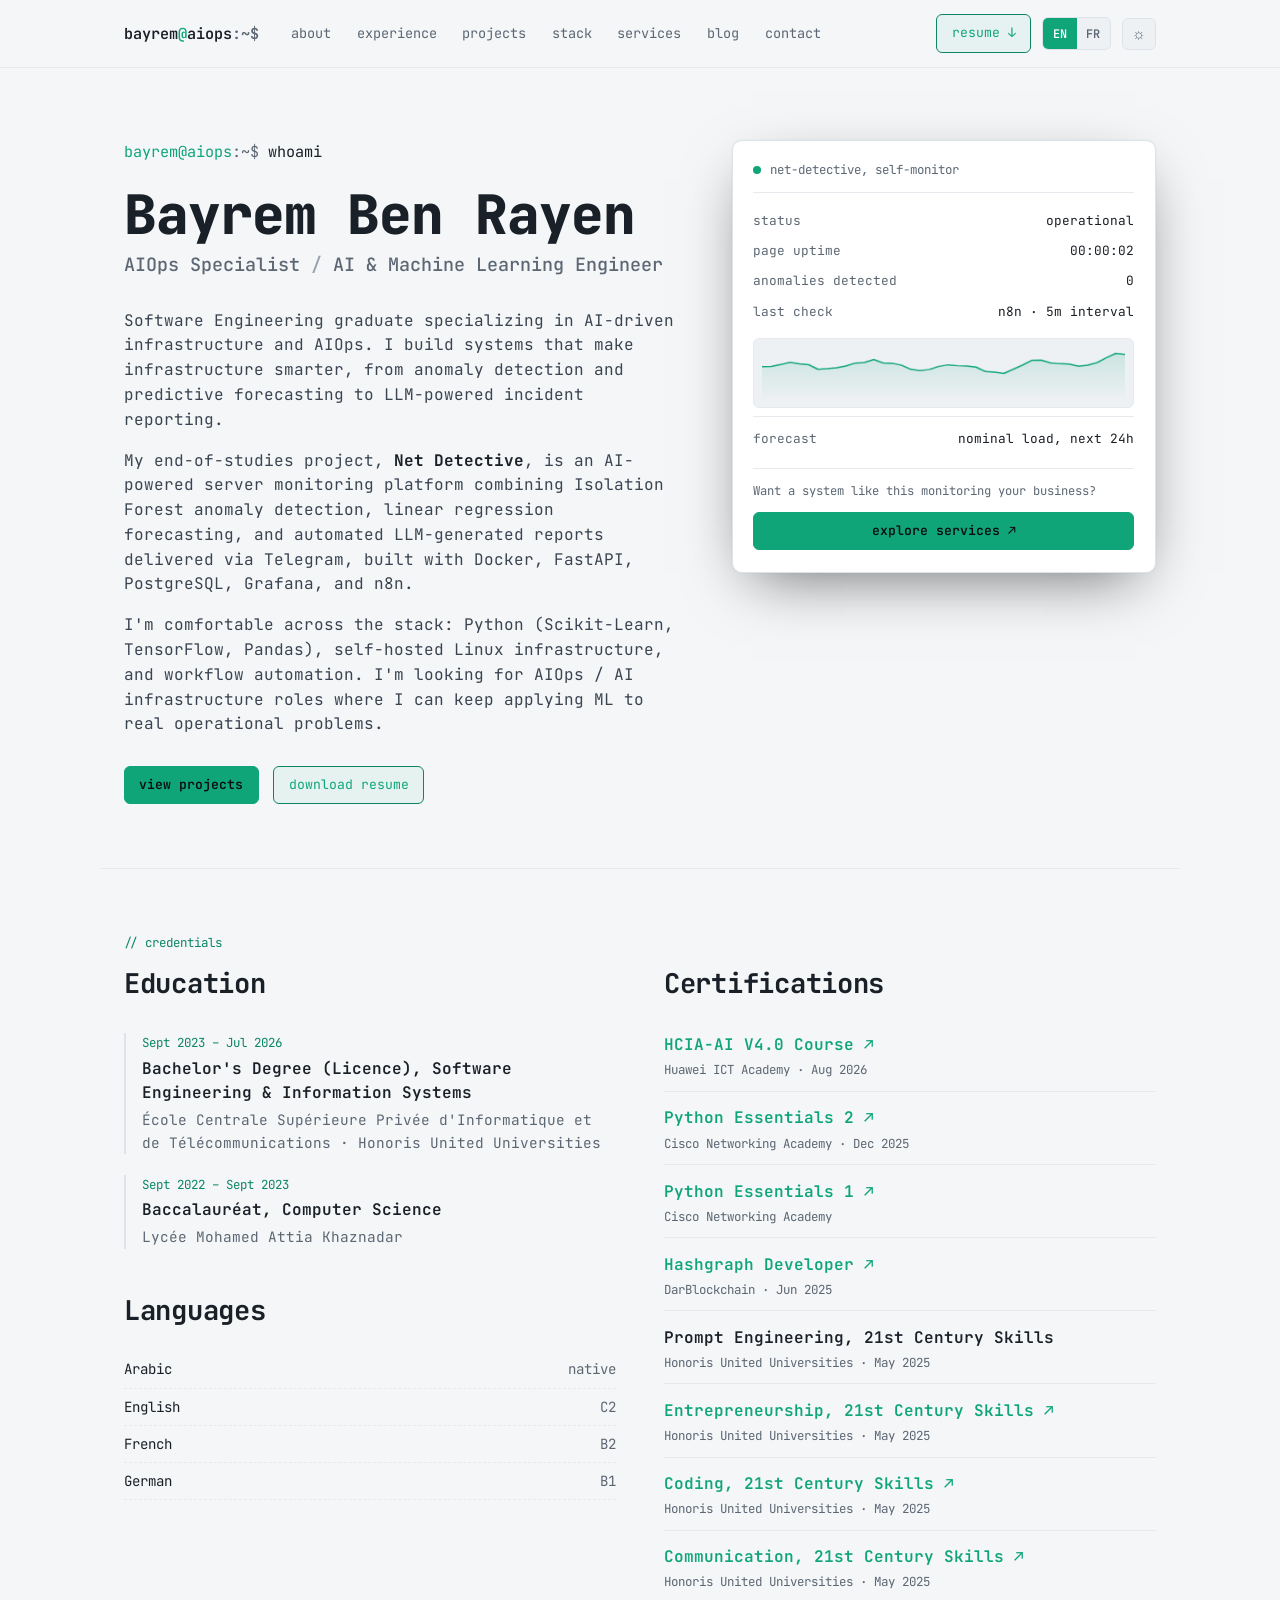
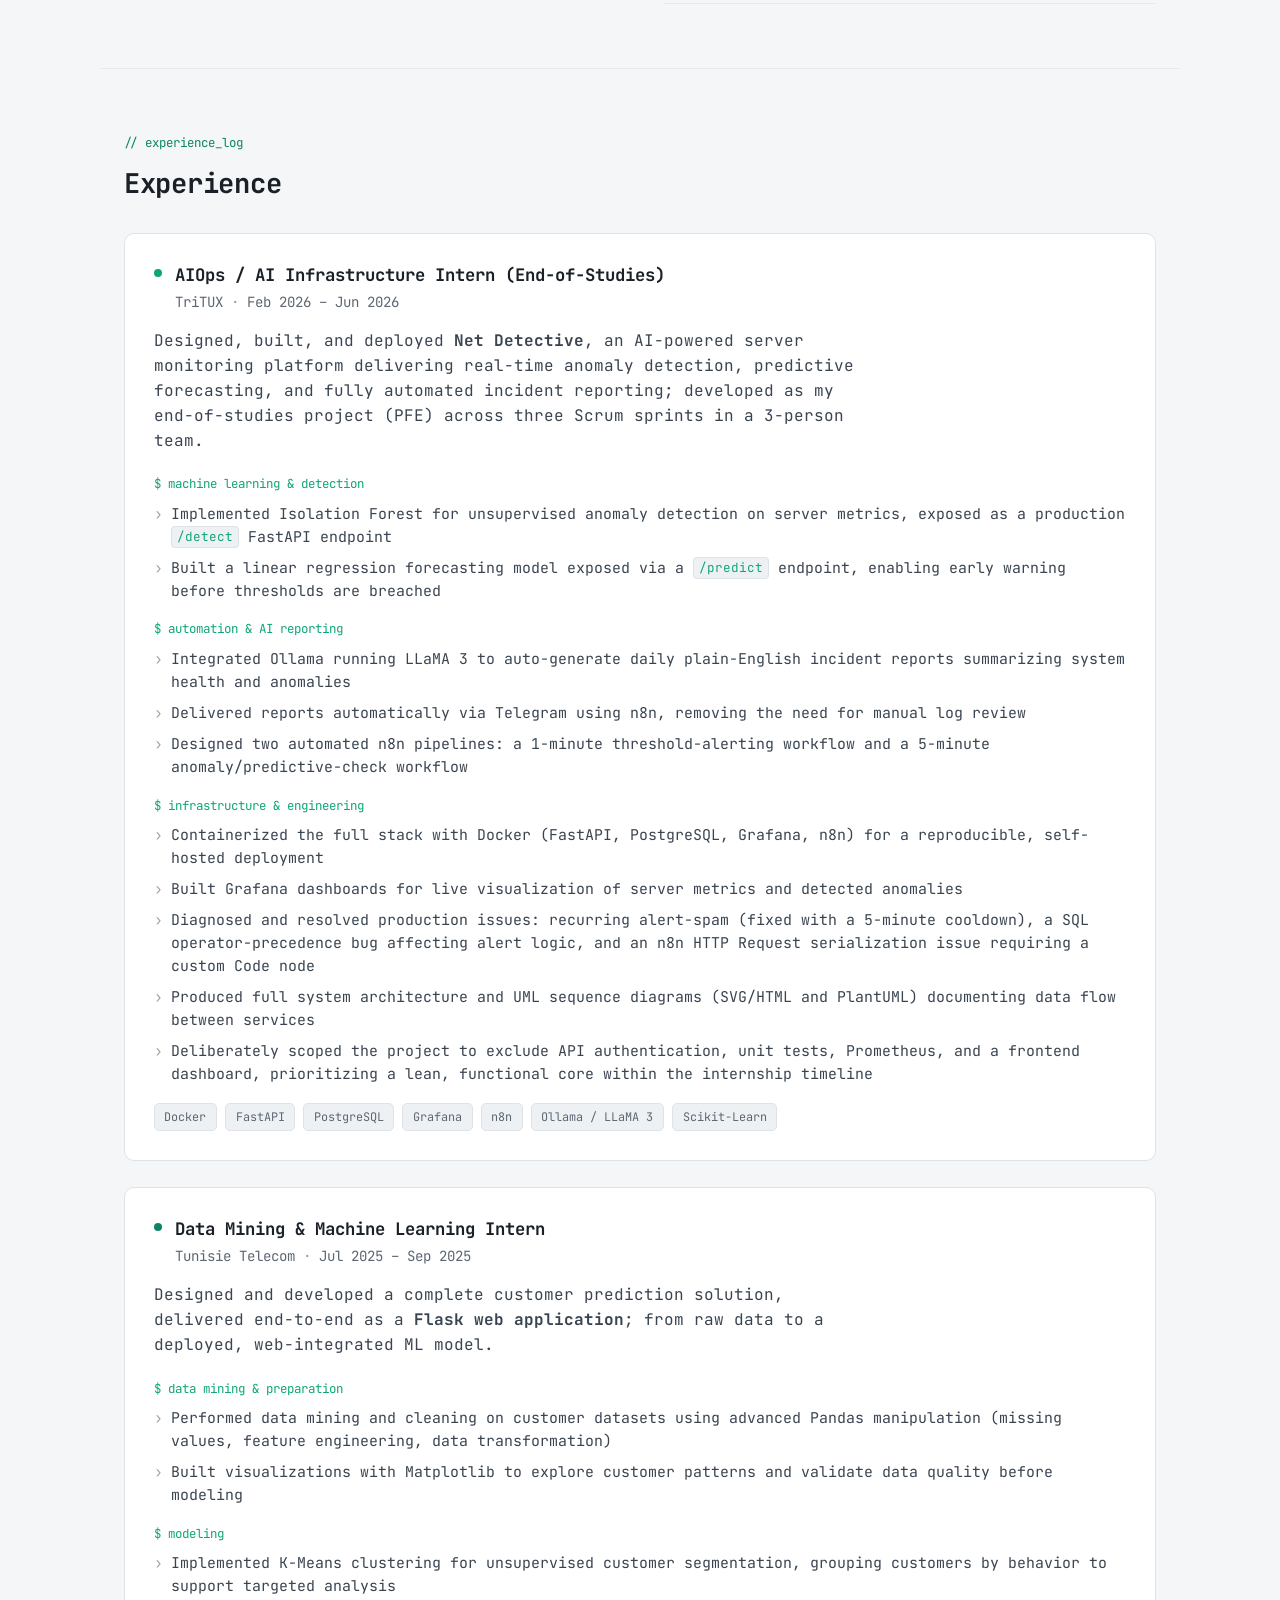
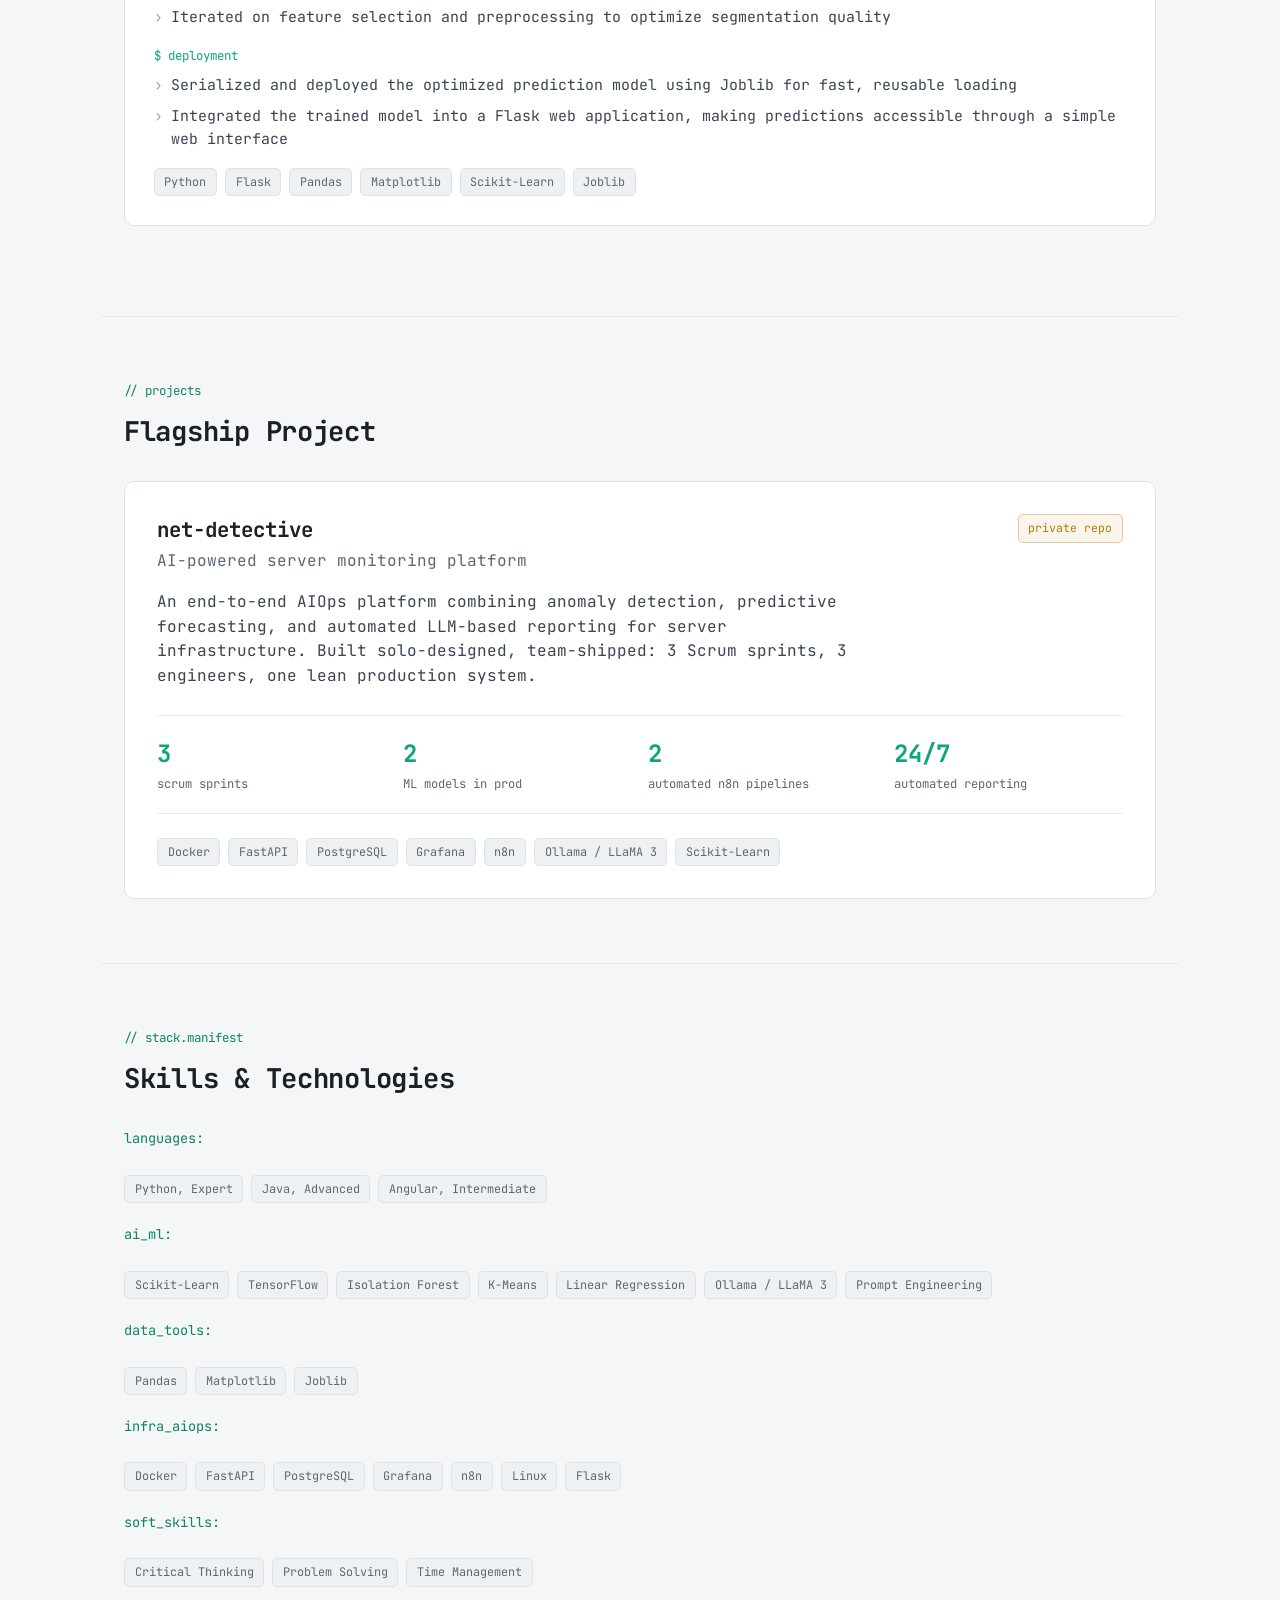
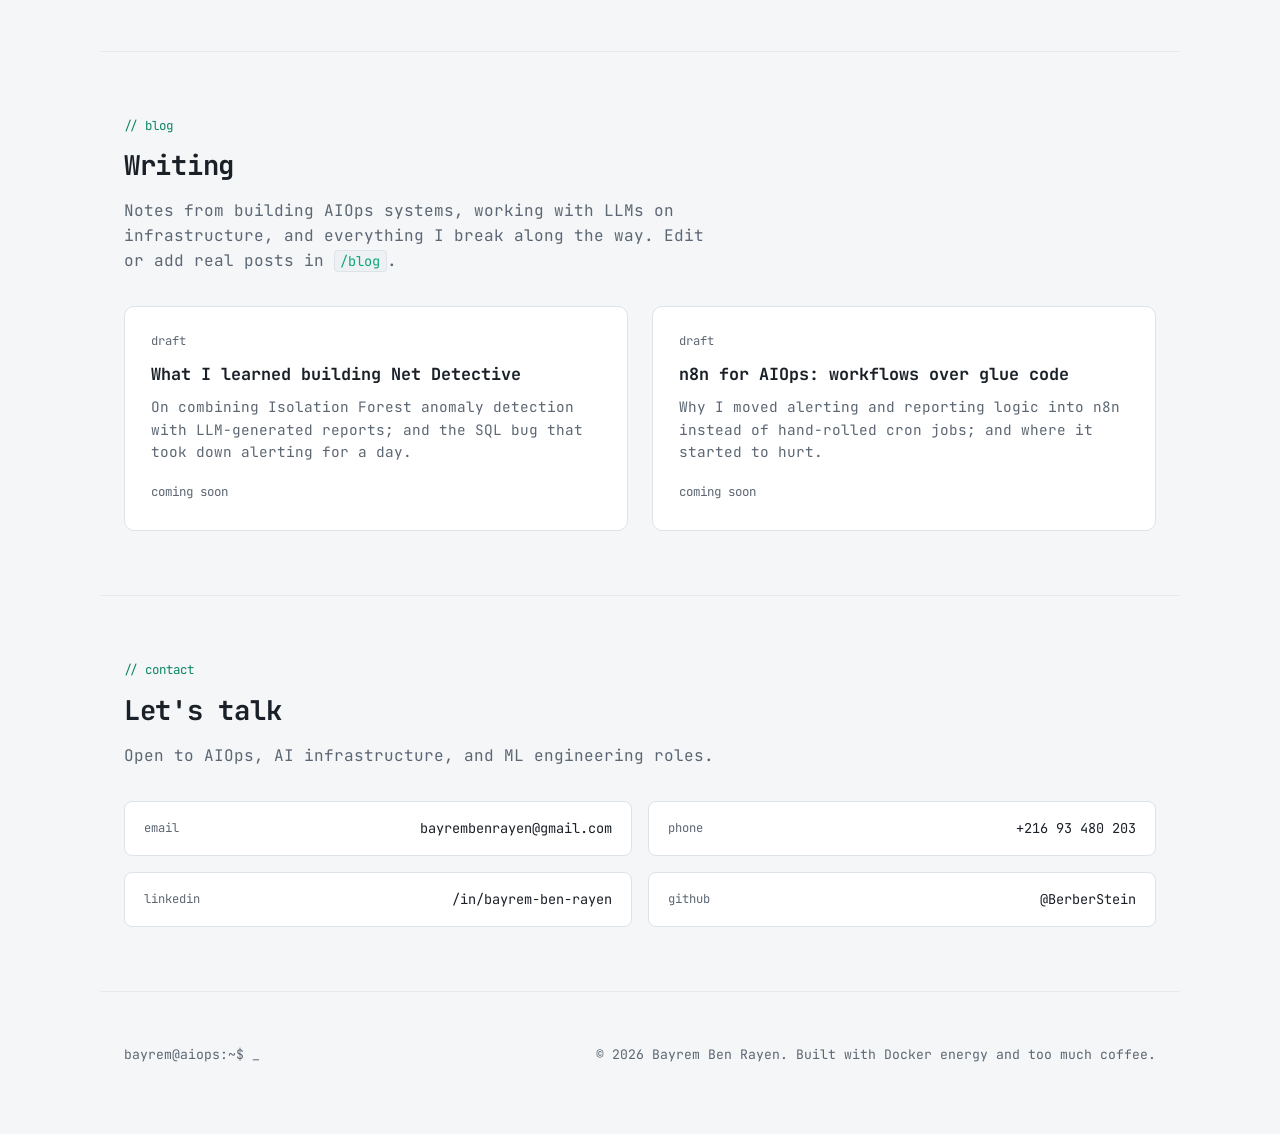
==== commit fcfe93f0: "Initial site" ====
--- a/index.html
+++ b/index.html
@@ -102,6 +102,10 @@
         <div class="status-row status-row-sub">
           <span class="k" data-i18n="status.forecast">forecast</span><span class="v mono v-muted" data-i18n="status.forecastValue">nominal load, next 24h</span>
         </div>
+        <div class="status-cta">
+          <p class="status-cta-line" data-i18n="status.ctaLine">Want a system like this monitoring your business?</p>
+          <a href="services.html" class="btn btn-primary status-cta-btn" data-i18n="status.ctaBtn">explore services ↗</a>
+        </div>
       </aside>
     </div>
   </section>
--- a/style.css
+++ b/style.css
@@ -318,6 +318,24 @@
 .v-ok { color: var(--accent); }
 .v-muted { color: var(--muted); }
 .status-row-sub { border-top: 1px solid var(--border-soft); margin-top: 0.5rem; padding-top: 0.7rem; }
+.status-cta {
+  margin-top: 0.9rem;
+  padding-top: 0.9rem;
+  border-top: 1px solid var(--border-soft);
+}
+.status-cta-line {
+  font-family: var(--font-mono);
+  font-size: 0.76rem;
+  color: var(--muted);
+  margin: 0 0 0.7rem;
+  line-height: 1.4;
+}
+.status-cta-btn {
+  display: block;
+  width: 100%;
+  text-align: center;
+  box-sizing: border-box;
+}
 .sparkline-wrap {
   margin: 0.7rem 0 0.3rem;
   background: var(--surface-2);
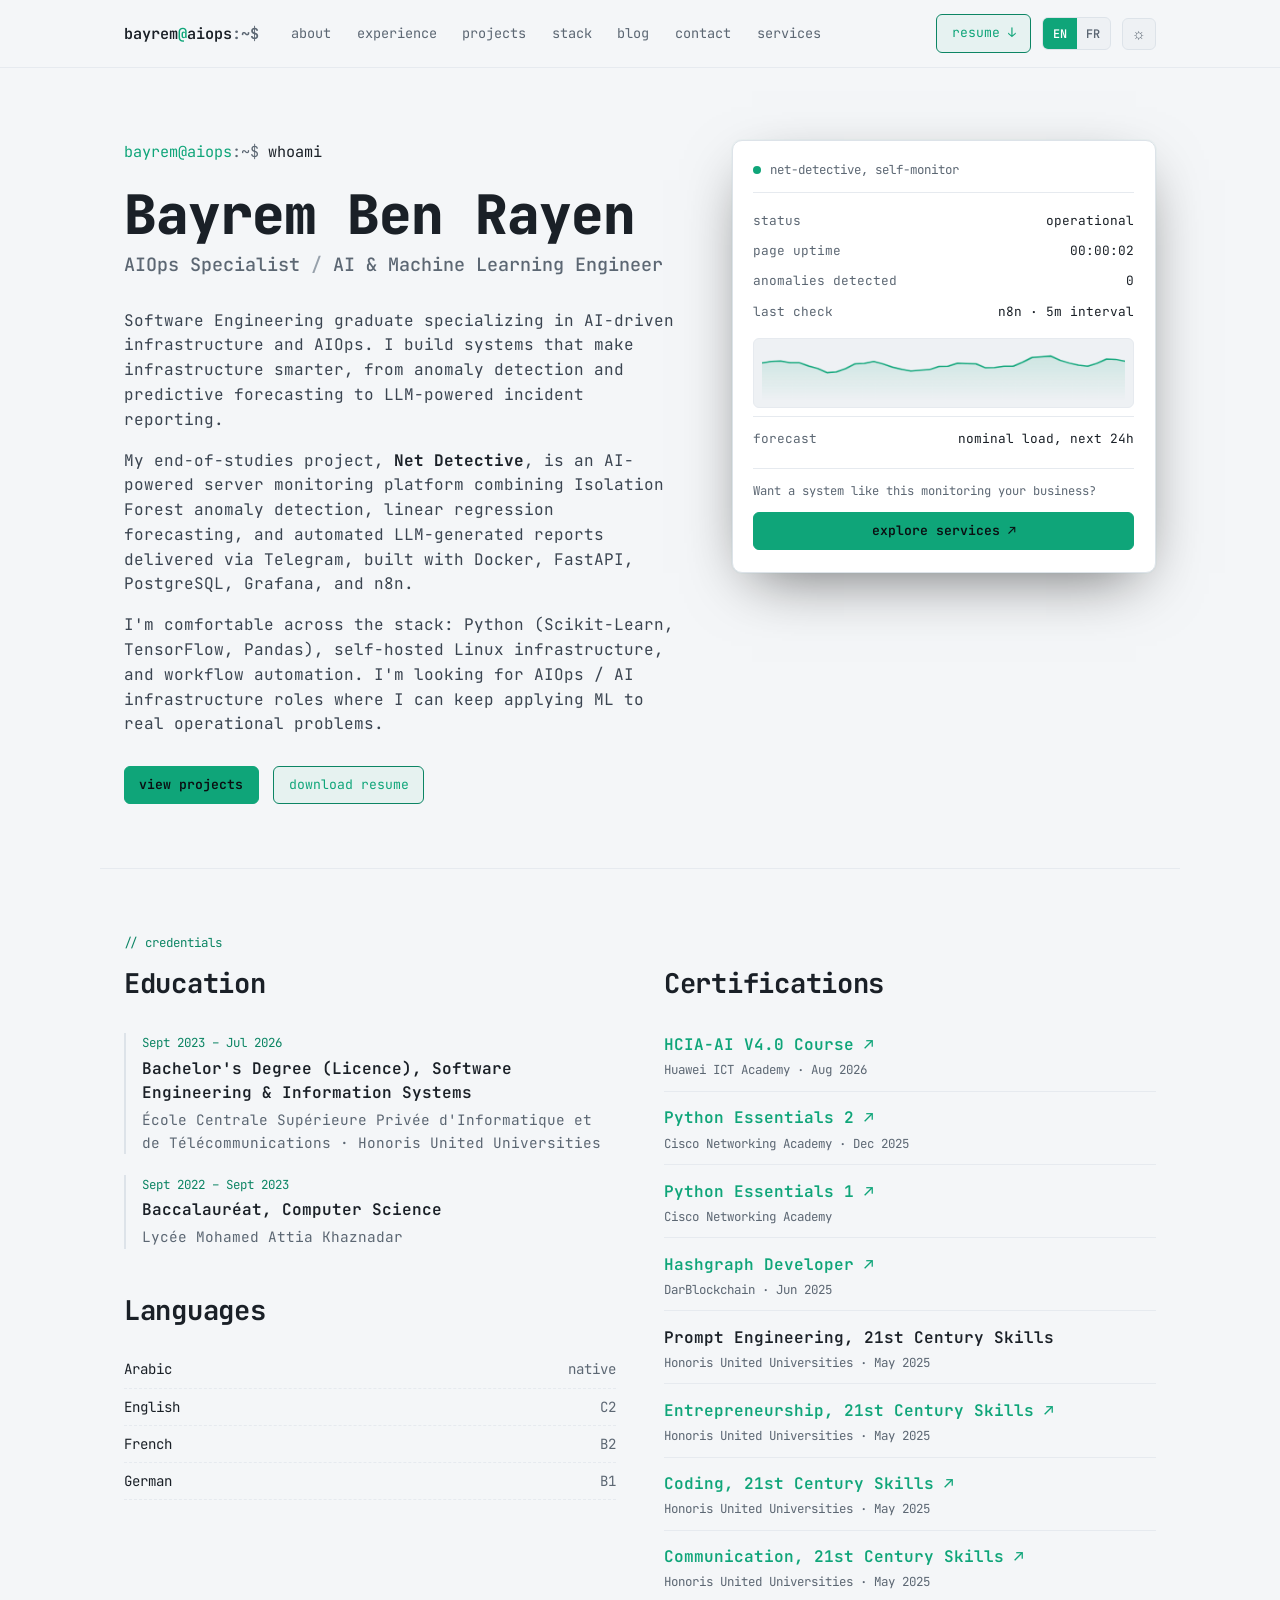
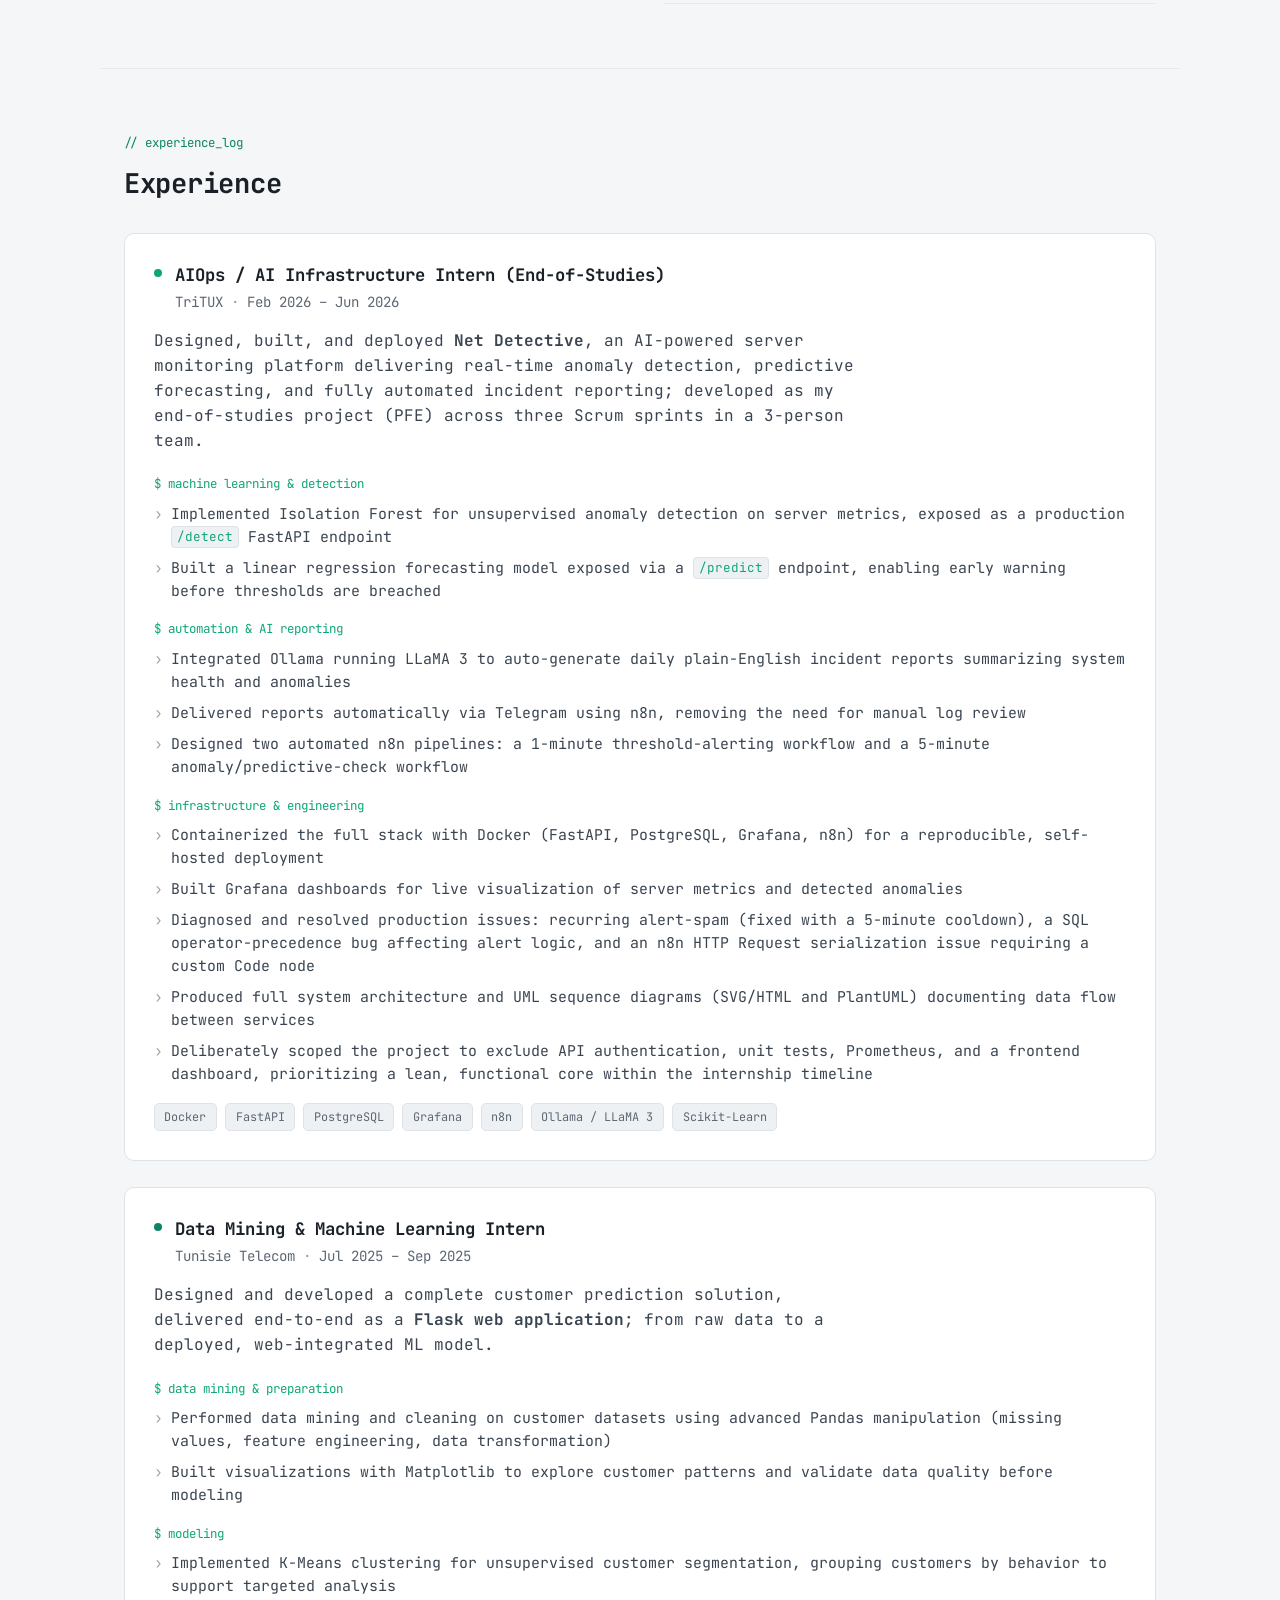
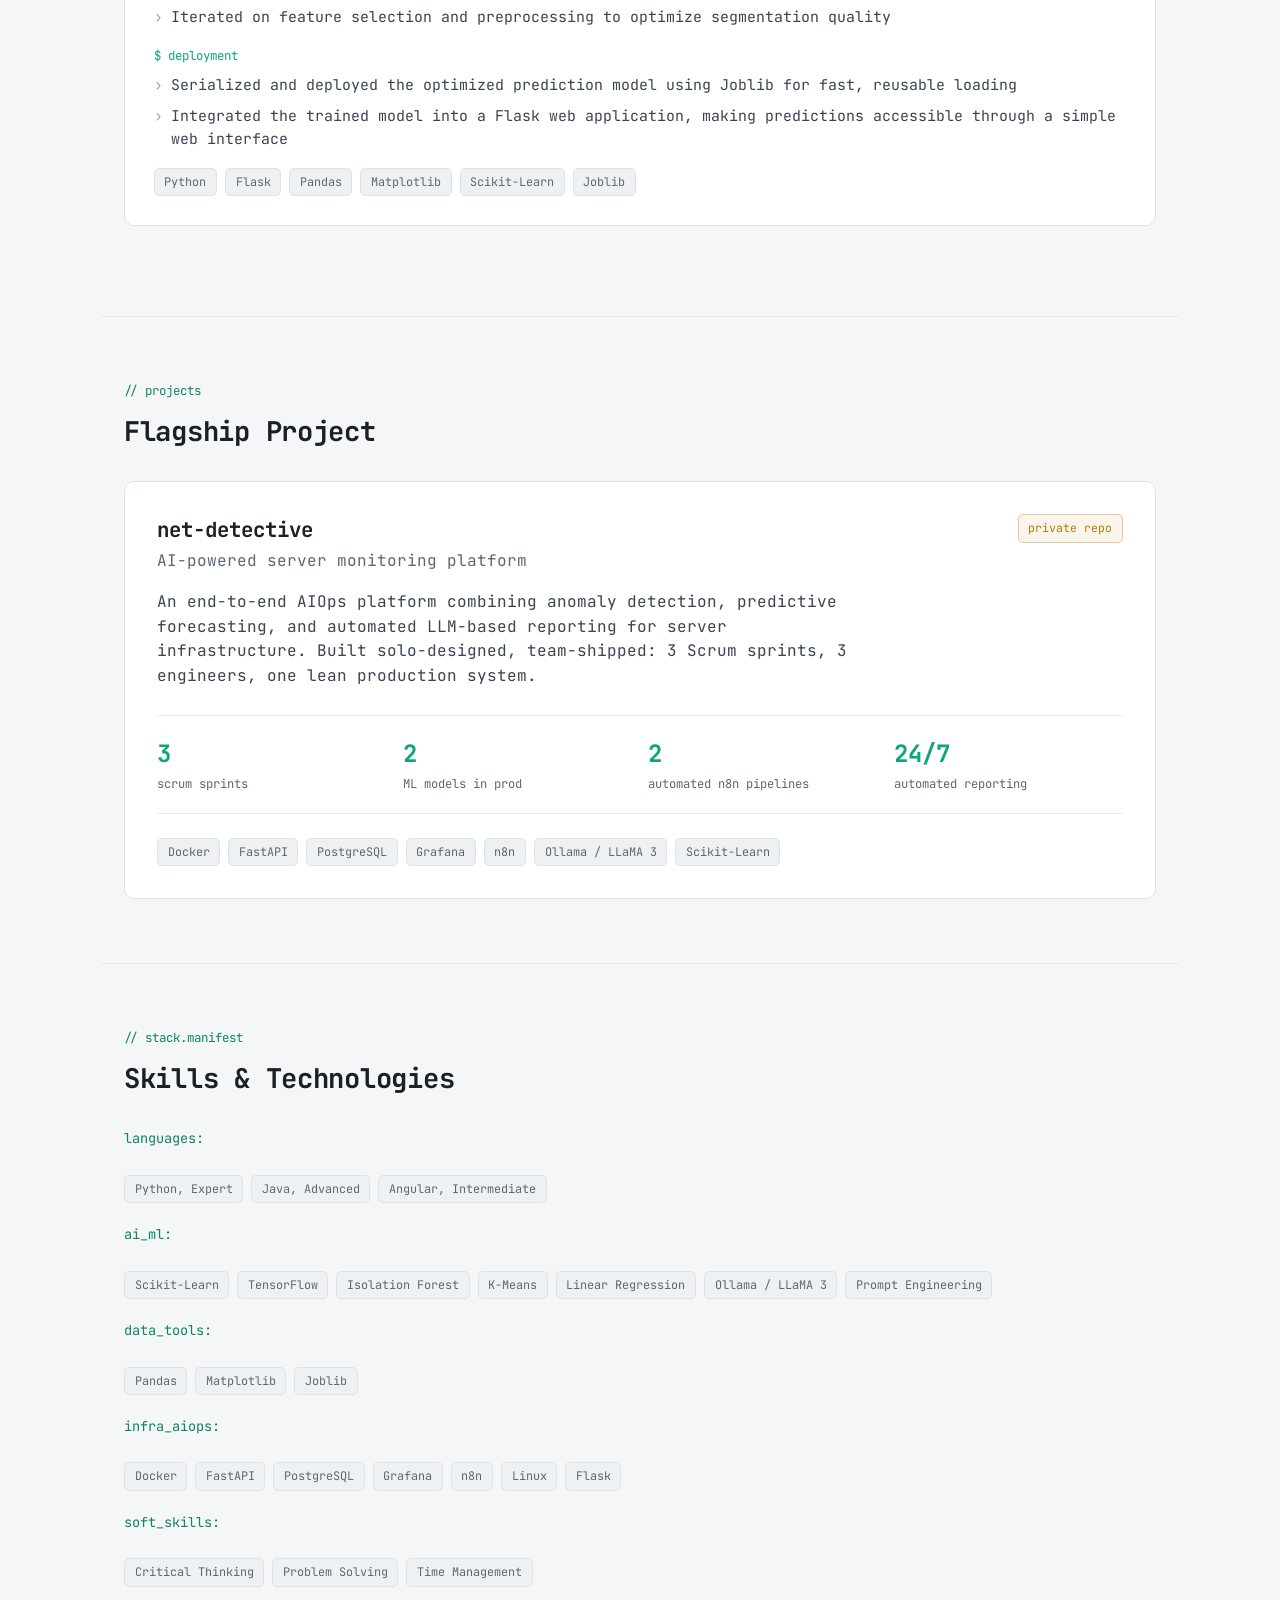
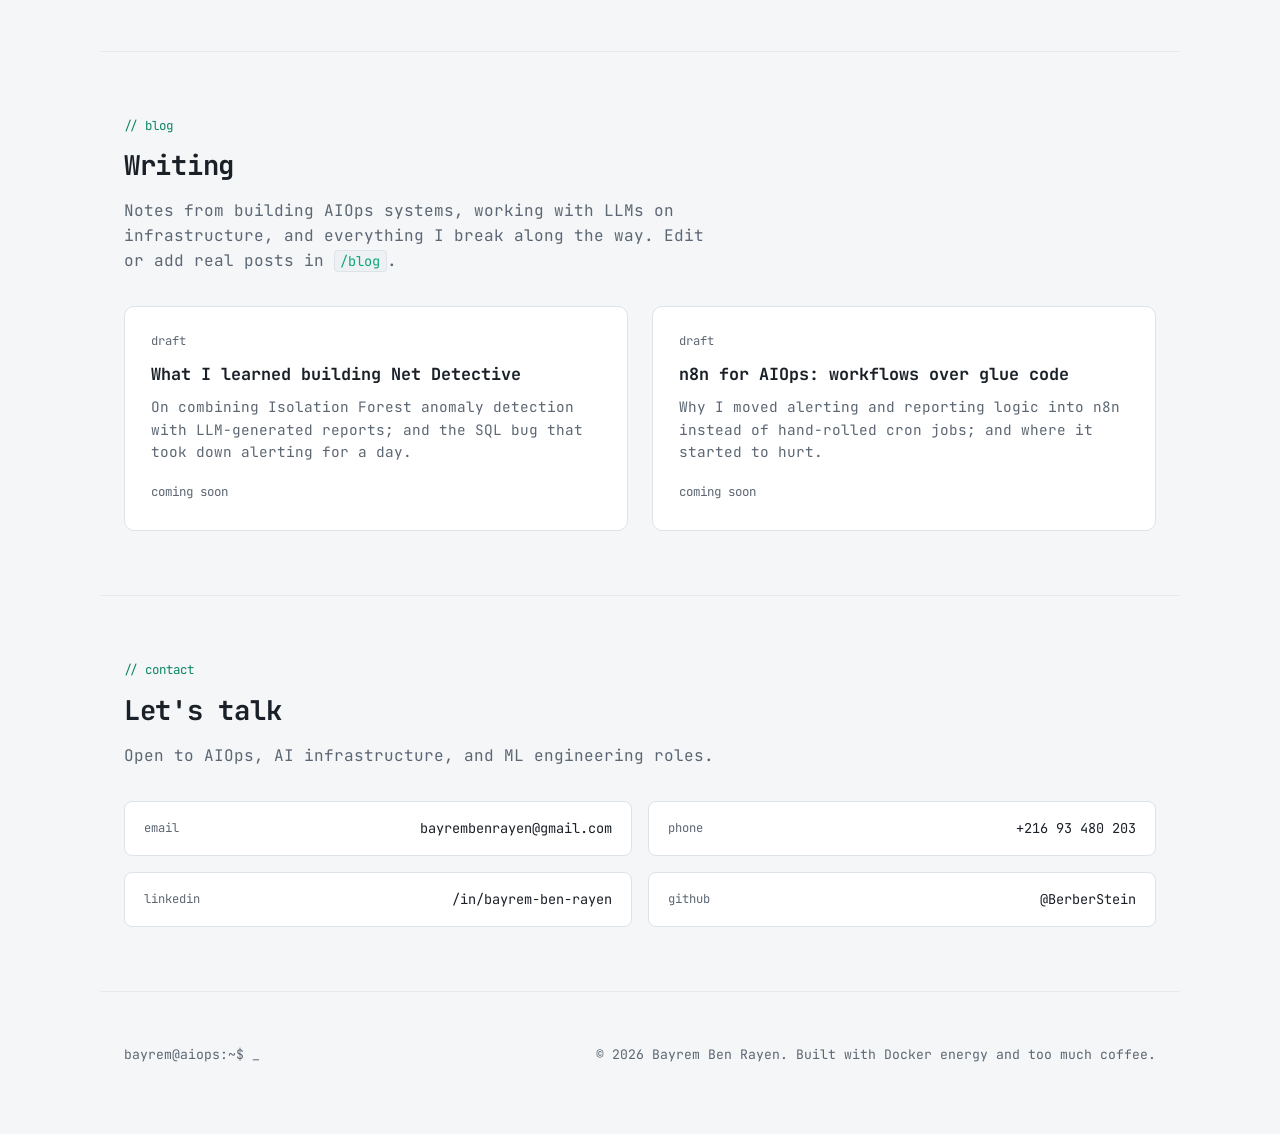
==== commit 34cd9b76: "Initial site" ====
--- a/index.html
+++ b/index.html
@@ -31,9 +31,9 @@
       <a href="#experience" data-i18n="nav.experience">experience</a>
       <a href="#projects" data-i18n="nav.projects">projects</a>
       <a href="#skills" data-i18n="nav.skills">stack</a>
-      <a href="services.html" data-i18n="nav.services">services</a>
       <a href="#blog" data-i18n="nav.blog">blog</a>
       <a href="#contact" data-i18n="nav.contact">contact</a>
+      <a href="services.html" data-i18n="nav.services">services</a>
     </nav>
 
     <div class="nav-controls">
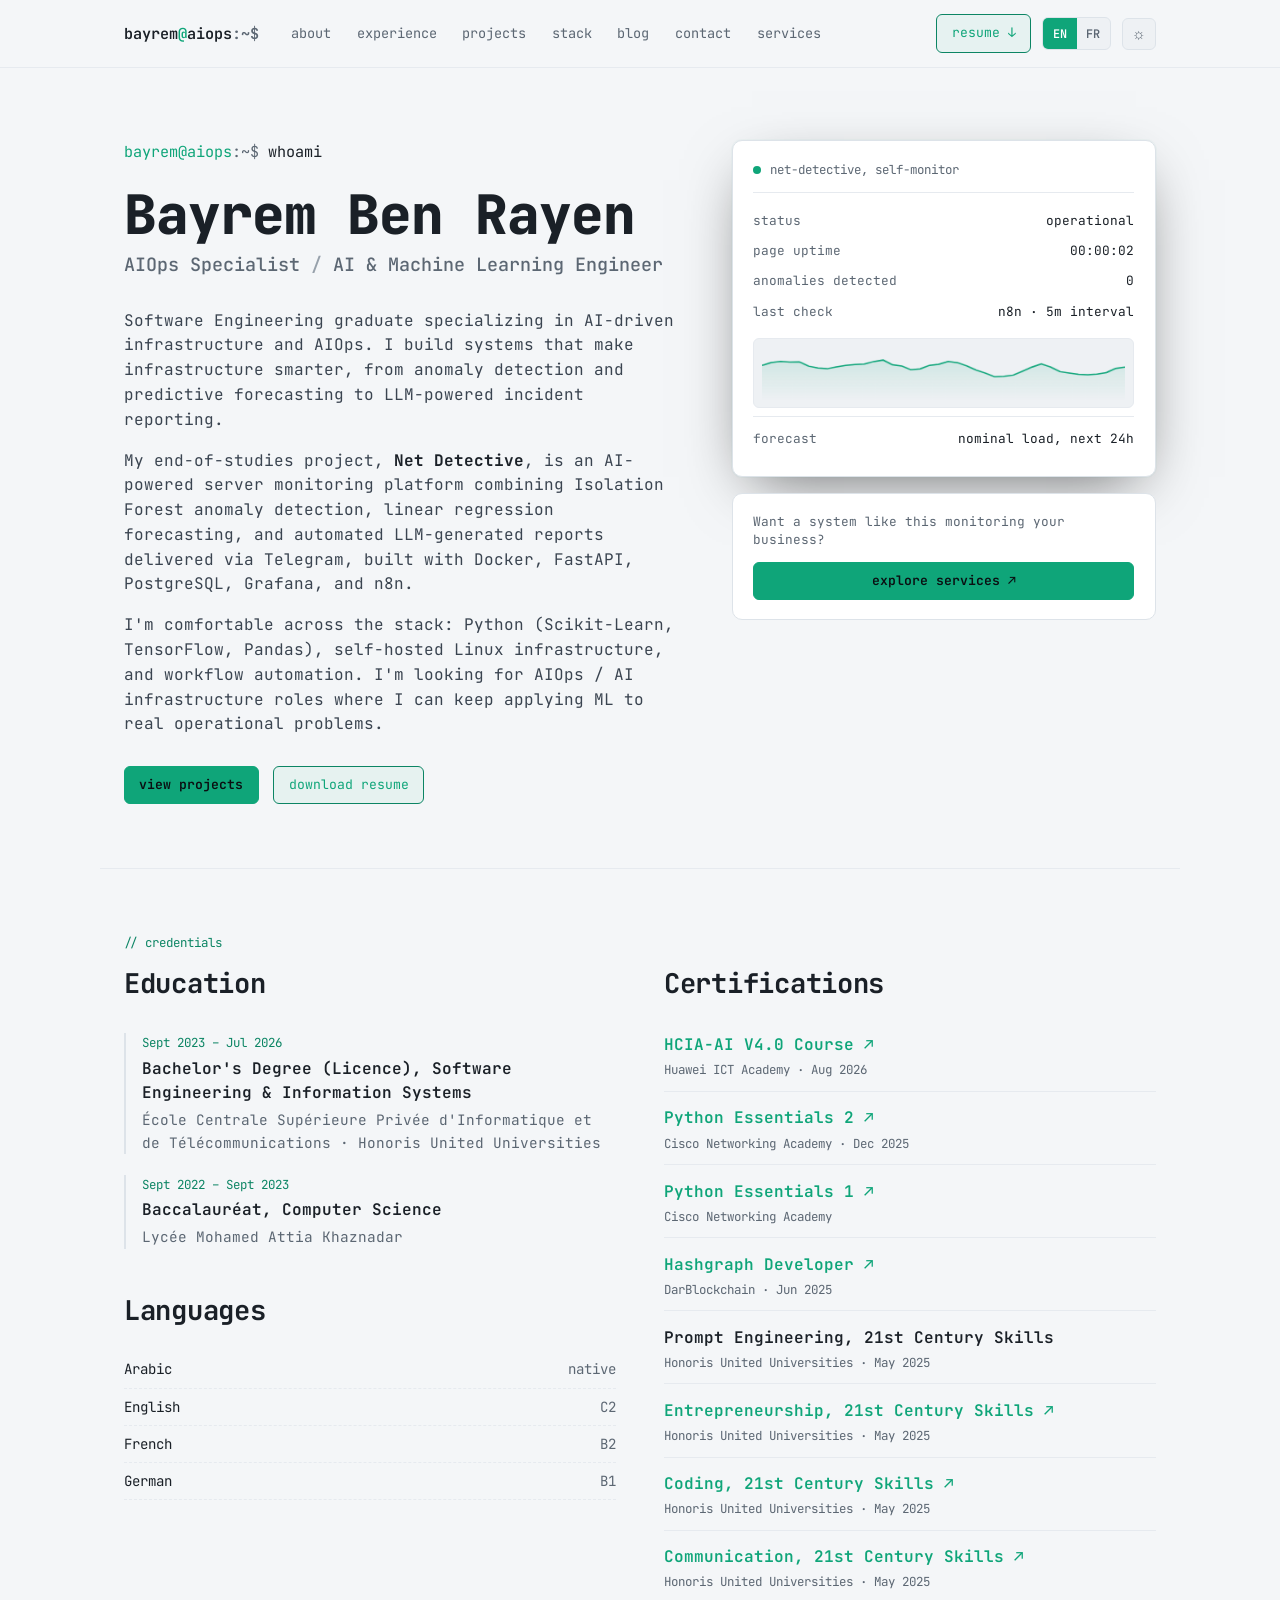
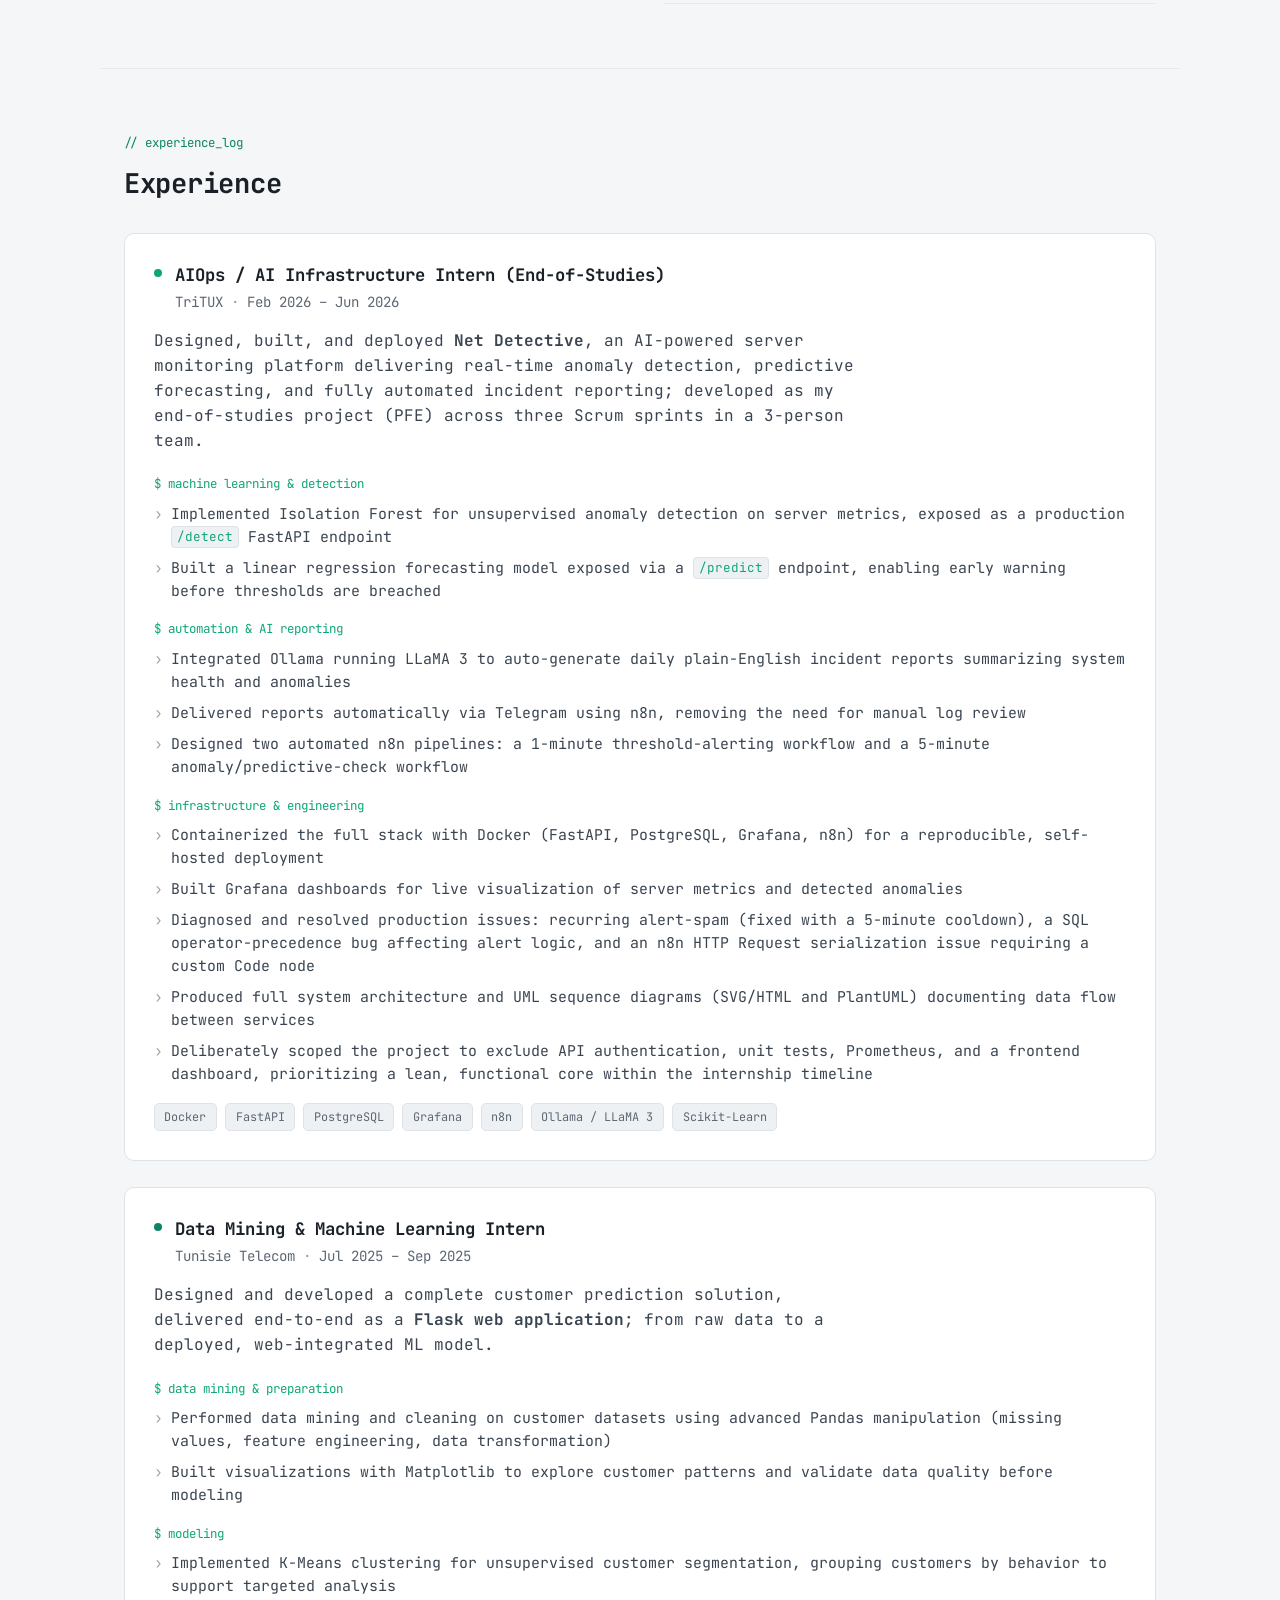
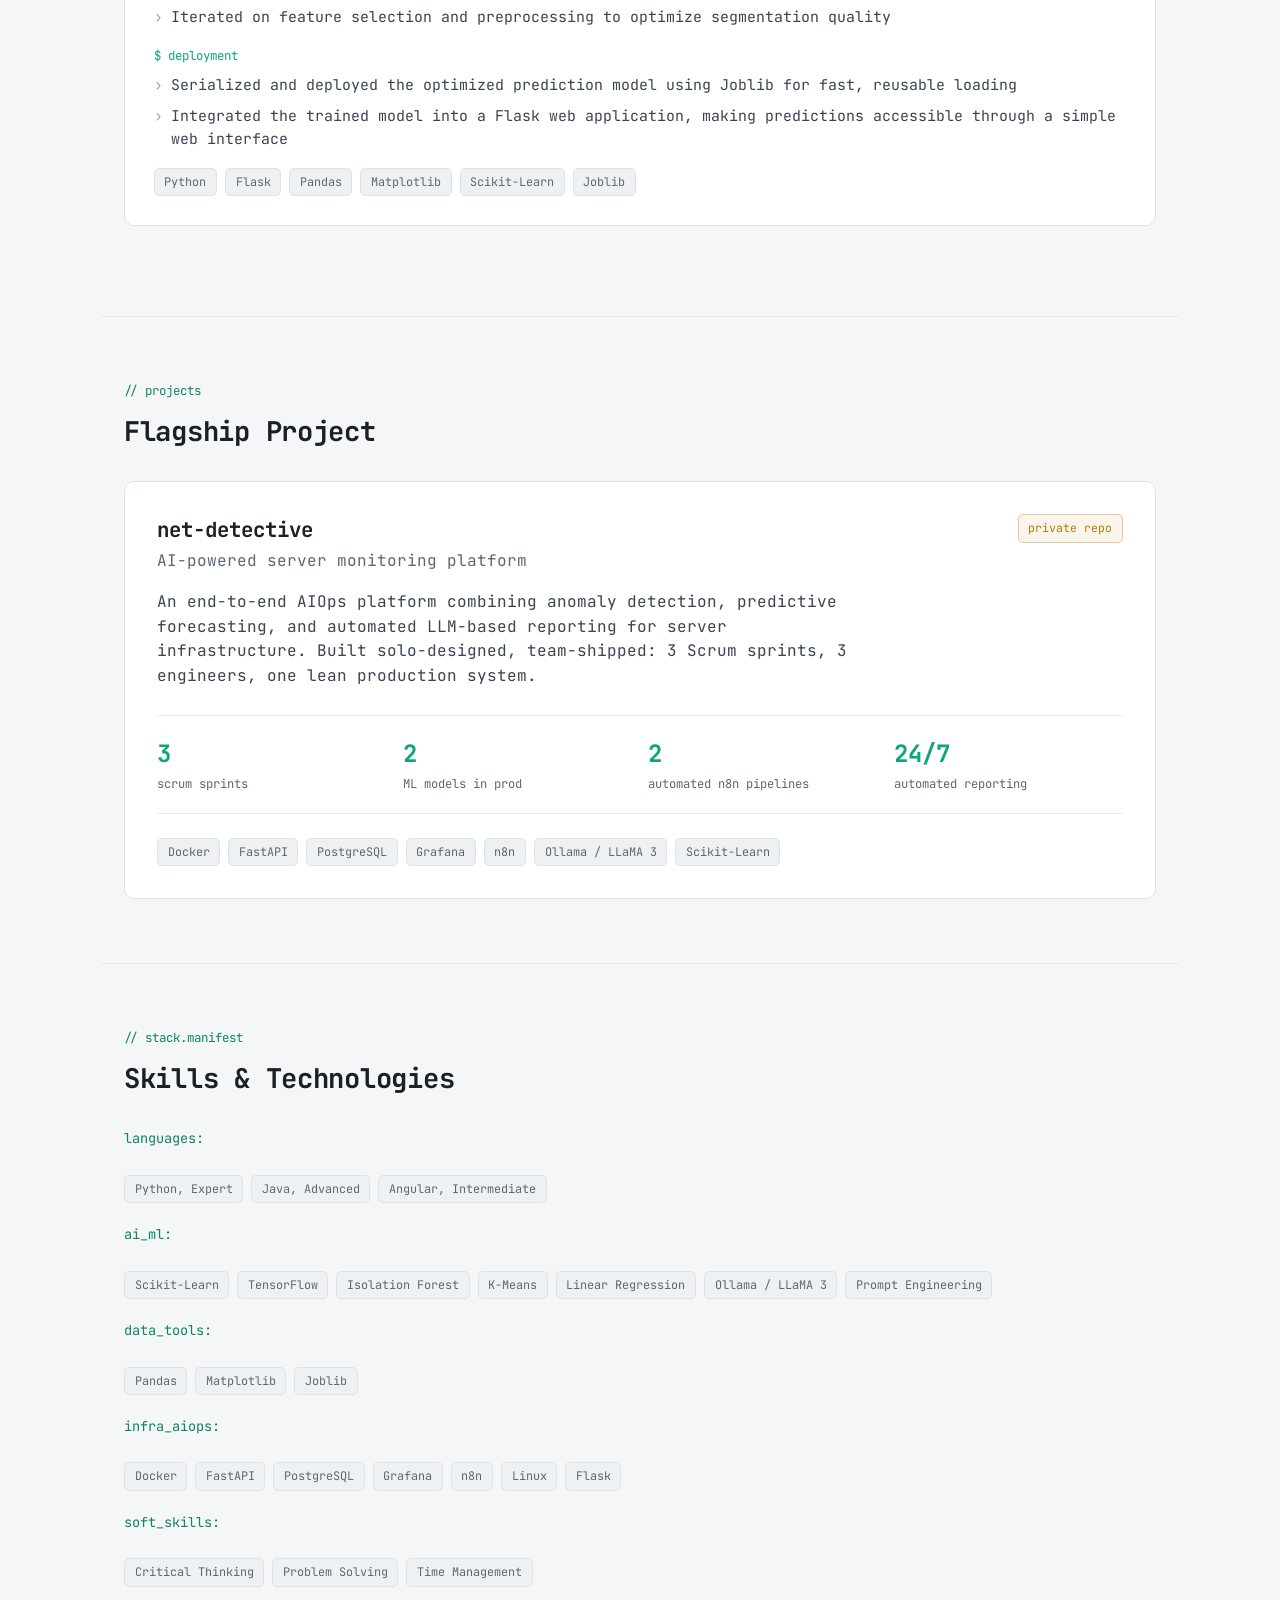
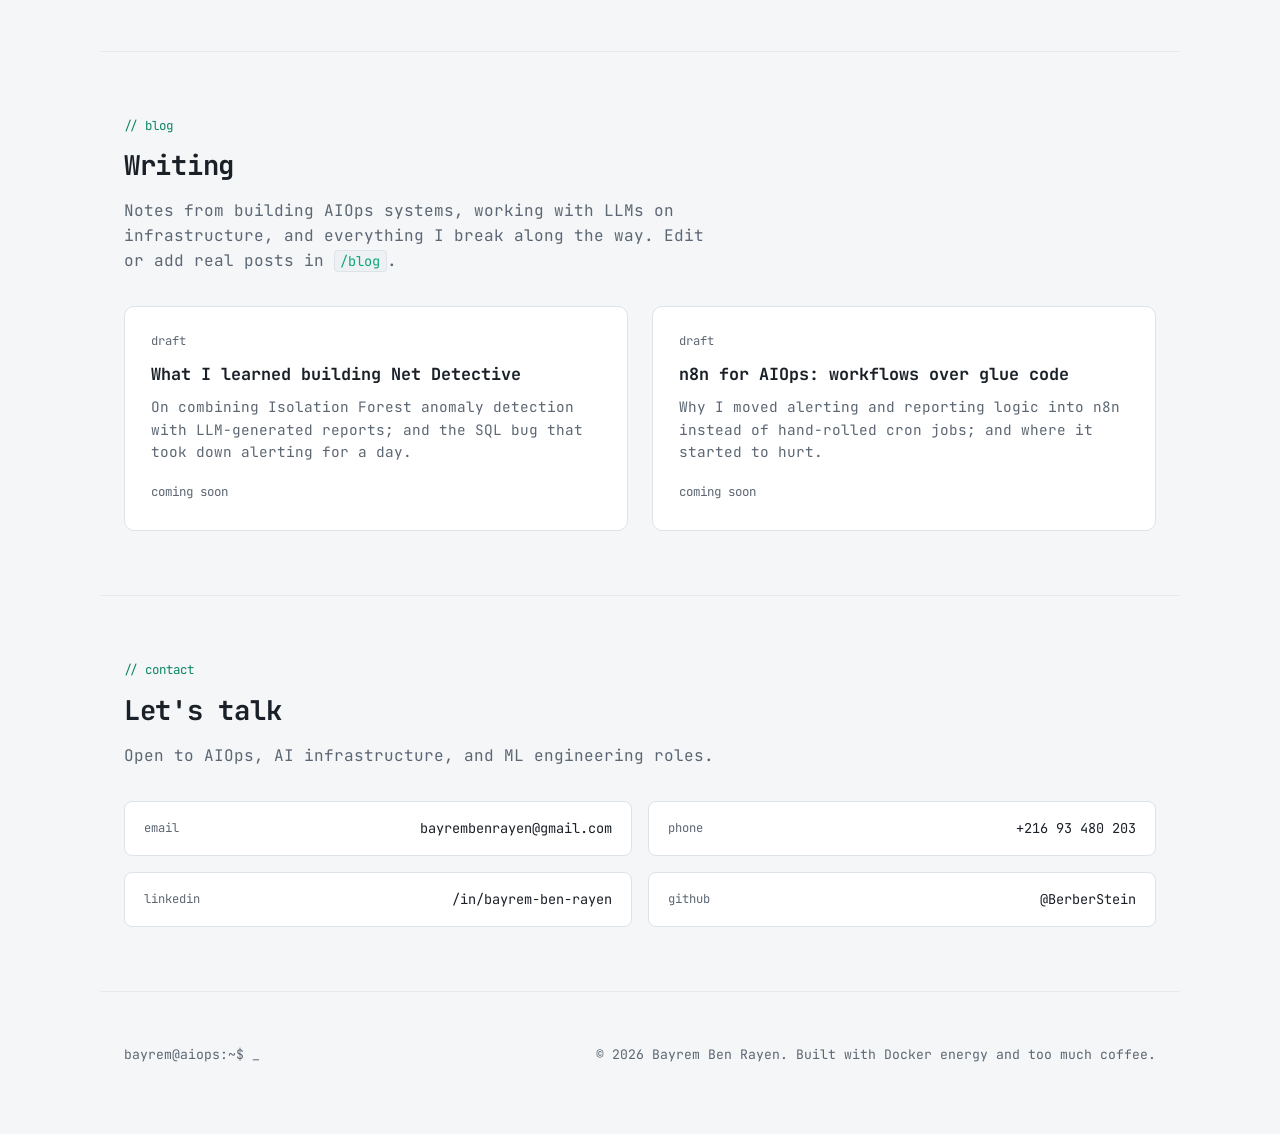
==== commit 9761358f: "Initial site" ====
--- a/index.html
+++ b/index.html
@@ -78,35 +78,38 @@
         </div>
       </div>
 
-      <!-- Signature element: live self-monitoring widget -->
-      <aside class="status-card" aria-label="Live status panel">
-        <div class="status-card-head">
-          <span class="dot dot-live"></span>
-          <span class="status-title" data-i18n="status.title">net-detective, self-monitor</span>
-        </div>
-        <div class="status-row">
-          <span class="k" data-i18n="status.status">status</span><span class="v v-ok" data-i18n="status.operational">operational</span>
-        </div>
-        <div class="status-row">
-          <span class="k" data-i18n="status.uptime">page uptime</span><span class="v mono" id="uptime">00:00:00</span>
-        </div>
-        <div class="status-row">
-          <span class="k" data-i18n="status.anomalies">anomalies detected</span><span class="v mono">0</span>
-        </div>
-        <div class="status-row">
-          <span class="k" data-i18n="status.lastCheck">last check</span><span class="v mono">n8n · 5m interval</span>
-        </div>
-        <div class="sparkline-wrap">
-          <canvas id="sparkline" width="280" height="64" aria-hidden="true"></canvas>
-        </div>
-        <div class="status-row status-row-sub">
-          <span class="k" data-i18n="status.forecast">forecast</span><span class="v mono v-muted" data-i18n="status.forecastValue">nominal load, next 24h</span>
-        </div>
-        <div class="status-cta">
-          <p class="status-cta-line" data-i18n="status.ctaLine">Want a system like this monitoring your business?</p>
-          <a href="services.html" class="btn btn-primary status-cta-btn" data-i18n="status.ctaBtn">explore services ↗</a>
-        </div>
-      </aside>
+      <!-- Signature element: live self-monitoring widget, plus a separate services CTA card -->
+      <div class="status-column">
+        <aside class="status-card" aria-label="Live status panel">
+          <div class="status-card-head">
+            <span class="dot dot-live"></span>
+            <span class="status-title" data-i18n="status.title">net-detective, self-monitor</span>
+          </div>
+          <div class="status-row">
+            <span class="k" data-i18n="status.status">status</span><span class="v v-ok" data-i18n="status.operational">operational</span>
+          </div>
+          <div class="status-row">
+            <span class="k" data-i18n="status.uptime">page uptime</span><span class="v mono" id="uptime">00:00:00</span>
+          </div>
+          <div class="status-row">
+            <span class="k" data-i18n="status.anomalies">anomalies detected</span><span class="v mono">0</span>
+          </div>
+          <div class="status-row">
+            <span class="k" data-i18n="status.lastCheck">last check</span><span class="v mono">n8n · 5m interval</span>
+          </div>
+          <div class="sparkline-wrap">
+            <canvas id="sparkline" width="280" height="64" aria-hidden="true"></canvas>
+          </div>
+          <div class="status-row status-row-sub">
+            <span class="k" data-i18n="status.forecast">forecast</span><span class="v mono v-muted" data-i18n="status.forecastValue">nominal load, next 24h</span>
+          </div>
+        </aside>
+
+        <div class="services-cta-card">
+          <p class="services-cta-line" data-i18n="status.ctaLine">Want a system like this monitoring your business?</p>
+          <a href="services.html" class="btn btn-primary services-cta-btn" data-i18n="status.ctaBtn">explore services ↗</a>
+        </div>
+      </div>
     </div>
   </section>
 
--- a/style.css
+++ b/style.css
@@ -318,19 +318,26 @@
 .v-ok { color: var(--accent); }
 .v-muted { color: var(--muted); }
 .status-row-sub { border-top: 1px solid var(--border-soft); margin-top: 0.5rem; padding-top: 0.7rem; }
-.status-cta {
-  margin-top: 0.9rem;
-  padding-top: 0.9rem;
-  border-top: 1px solid var(--border-soft);
-}
-.status-cta-line {
-  font-family: var(--font-mono);
-  font-size: 0.76rem;
-  color: var(--muted);
-  margin: 0 0 0.7rem;
+
+.status-column {
+  display: flex;
+  flex-direction: column;
+  gap: 1rem;
+}
+.services-cta-card {
+  background: var(--surface);
+  border: 1px solid var(--border);
+  border-radius: 10px;
+  padding: 1.2rem 1.3rem;
+}
+.services-cta-line {
+  font-family: var(--font-mono);
+  font-size: 0.8rem;
+  color: var(--muted);
+  margin: 0 0 0.8rem;
   line-height: 1.4;
 }
-.status-cta-btn {
+.services-cta-btn {
   display: block;
   width: 100%;
   text-align: center;
